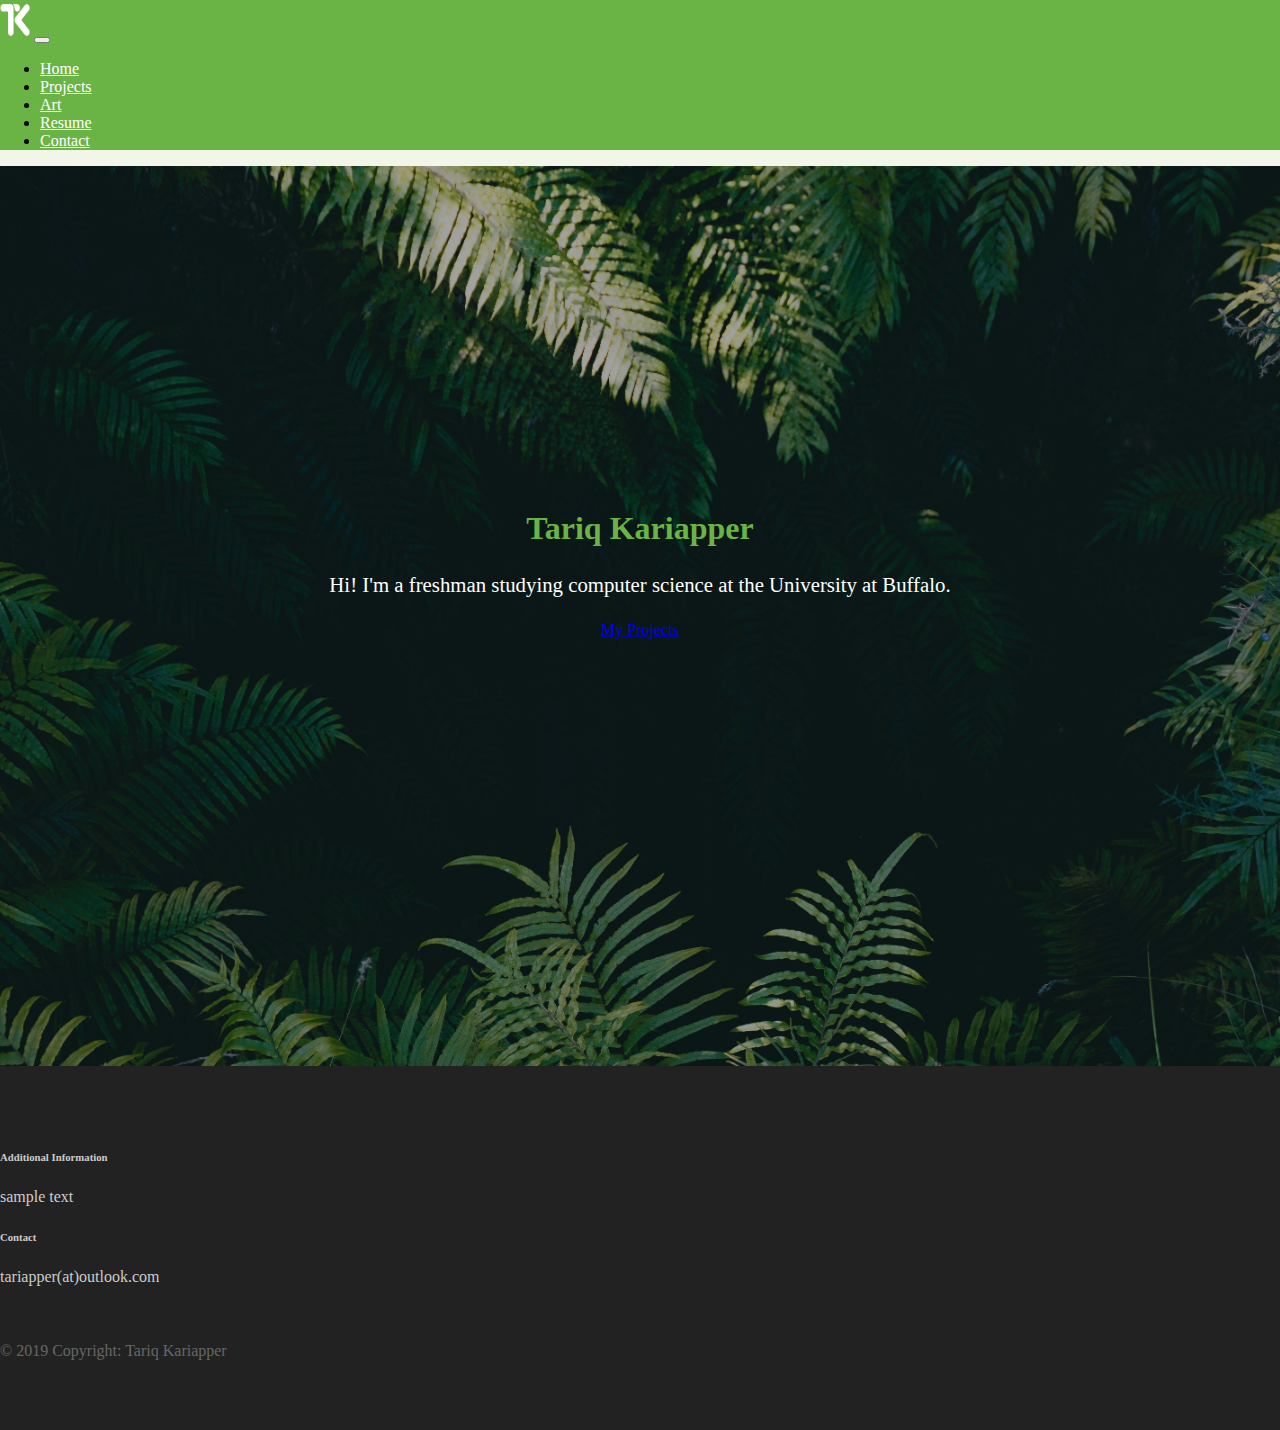
==== index.html @ a6d05938 "many changes" ====
<!DOCTYPE html>
<html lang="en">
<head>

	<title>My Portfolio</title>
	<meta charset="utf-8">
	<meta name="viewport"  content="width=device-width", intial-scale=1>
	<link rel="stylesheet" href="https://stackpath.bootstrapcdn.com/bootstrap/4.1.3/css/bootstrap.min.css" integrity="sha384-MCw98/SFnGE8fJT3GXwEOngsV7Zt27NXFoaoApmYm81iuXoPkFOJwJ8ERdknLPMO" crossorigin="anonymous">
	<link rel="stylesheet" type="text/css" href="main.css">

</head>

<body>
	<!--TODO: put navbar in hamburger button-->
	<nav class="navbar navbar-fixed-top navbar-expand-md">
	  <img class="navbar-brand" src="images/logo.png" width="30" height="40" alt="">
	  <button class="navbar-toggler navbar-dark" type="button" data-toggle="collapse" data-target="#main-navigation">
	    <span class="navbar-toggler-icon"></span>
	  </button>
	  <div class="collapse navbar-collapse" id="main-navigation">
	    <ul class="navbar-nav">
	      <li class="nav-item">
	        <a class="nav-link" href="index.html">Home</a>
	      </li>
	      <li class="nav-item">
	        <a class="nav-link" href="projects.html">Projects</a>
	      </li>
	      <li class="nav-item">
	        <a class="nav-link" href="art.html">Art</a>
	      </li>
	      <li class="nav-item">
	        <a class="nav-link" href="resume/tariq_kariapper-resume.pdf" target="_blank">Resume</a>
	      </li>
	      <li class="nav-item">
	        <a class="nav-link" href="#">Contact</a>
	      </li>
	    </ul>
	  </div>
	</nav>	

	<header class="page-header header container-fluid">
		<div class="overlay"></div>
		<div class="description">
			<h1>Tariq Kariapper</h1>
			<p>Hi! I'm a freshman studying computer science at the University at Buffalo.</p>
			<a href="projects.html" class="btn btn-secondary btn-lg" role="button">My Projects</a>
		</div>
	</header>

	<!--<div class="container features">
	  <div class="row">
	    <div class="col-lg-4 col-md-4 col-sm-12">
		    <h3 class="feature-title">Lorem ipsum</h3>
		    <img src="images/column-1.jpg" class="img-fluid">
		    <p>Lorem ipsum dolor sit amet, consectetur adipiscing elit. Quisque interdum quam odio, quis placerat ante luctus eu. Sed aliquet dolor id sapien rutrum, id vulputate quam iaculis.</p>
	    </div>
	    <div class="col-lg-4 col-md-4 col-sm-12">
	    	<h3 class="feature-title">Lorem ipsum</h3>
	    	<img src="images/column-2.jpg" class="img-fluid">
	    	<p>Lorem ipsum dolor sit amet, consectetur adipiscing elit. Quisque interdum quam odio, quis placerat ante luctus eu. Sed aliquet dolor id sapien rutrum, id vulputate quam iaculis.</p>
	    </div>
	    <div class="col-lg-4 col-md-4 col-sm-12"> 
	    	<h3 class="feature-title">Get in Touch!</h3>
			<div class="form-group">
				<input type="text" class="form-control" placeholder="Name" name="">
			</div>
			<div class="form-group">
				<input type="email" class="form-control" placeholder="Email Address" name="email">
			</div>
			<div class="form-group">
				<textarea class="form-control" rows="4"></textarea>
			</div>
			<input type="submit" class="btn btn-secondary btn-block" value="Send" name="">   
	    </div>
	  </div> 
	</div>-->

 	<footer class="page-footer">
		<div class="container">
			<div class="row">
				<div class="col-lg-8 col-md-8 col-sm-12">
					<h6 class="text-uppercase font-weight-bold">Additional Information</h6>
					<p>sample text</p>
				</div>
				<div class="col-lg-4 col-md-4 col-sm-12">
					<h6 class="text-uppercase font-weight-bold">Contact</h6>
					<p>tariapper(at)outlook.com</p>
				</div>
			</div>
		</div>
		<div class="footer-copyright text-center">© 2019 Copyright: Tariq Kariapper</div>
	</footer>

<script src="https://code.jquery.com/jquery-3.3.1.slim.min.js" integrity="sha384-q8i/X+965DzO0rT7abK41JStQIAqVgRVzpbzo5smXKp4YfRvH+8abtTE1Pi6jizo" crossorigin="anonymous"></script>
<script src="https://stackpath.bootstrapcdn.com/bootstrap/4.1.3/js/bootstrap.min.js" integrity="sha384-ChfqqxuZUCnJSK3+MXmPNIyE6ZbWh2IMqE241rYiqJxyMiZ6OW/JmZQ5stwEULTy" crossorigin="anonymous"></script>
<script src="main.js"></script>
</body>
</html>
---- main.css ----
body {
  padding: 0;
  margin: 0;
  background: #f2f6e9;
}
/*--- navigation bar ---*/
.navbar {
  background:#6ab446;
}
.nav-link,
.navbar-brand {
  color: #fff;
  cursor: pointer;
}
.nav-link {
  margin-right: 1em !important;
}
.nav-link:hover {
  color: #000;
}
.navbar-collapse {
  justify-content: flex-end;
}
.header {
  background-image: url('images/background.jpg');
  background-size: cover;
  background-position: center;
  position: relative;
}
.overlay {
  position: absolute;
  min-height: 100%;
  min-width: 100%;
  left: 0;
  top: 0;
  background: rgba(0, 0, 0, 0.3);
}
.description {
  left: 50%;
  position: absolute;
  top: 45%;
  transform: translate(-50%, -55%);
  text-align: center;
}
.description h1 {
  color: #6ab446;
}
.description p {
  color: #fff;
  font-size: 1.3rem;
  line-height: 1.5;
 } 
.description button {
  border:1px solid #6ab446;
  background:#6ab446;
  border-radius: 0;
  color:#fff;
}
.description button:hover {
  border:1px solid #fff;
  background:#fff;
  color:#000;
}
.features {
  margin: 0 4em 4em;
  padding: 1em;
  position: relative;
}
.feature-title {
  color: #333;
  font-size: 1.3rem;
  font-weight: 700;
  margin-bottom: 20px;
  text-transform: uppercase;
}
.features img {
  -webkit-box-shadow: 1px 1px 4px rgba(0, 0, 0, 0.4);
  -moz-box-shadow: 1px 1px 4px rgba(0, 0, 0, 0.4);
  box-shadow: 1px 1px 4px rgba(0, 0, 0, 0.4);
  margin-bottom: 16px;
}
.features .form-control,
.features input {
    border-radius: 0;
}
.features .btn {
  background-color: #589b37;
  border: 1px solid #589b37;
  color: #fff;
  margin-top: 20px;
}
.features .btn:hover {
  background-color: #333;
  border: 1px solid #333;
}
.page-footer {
  background-color: #222;
  color: #ccc;
  padding: 60px 0 30px;
}
.footer-copyright {
  color: #666;
  padding: 40px 0;
}
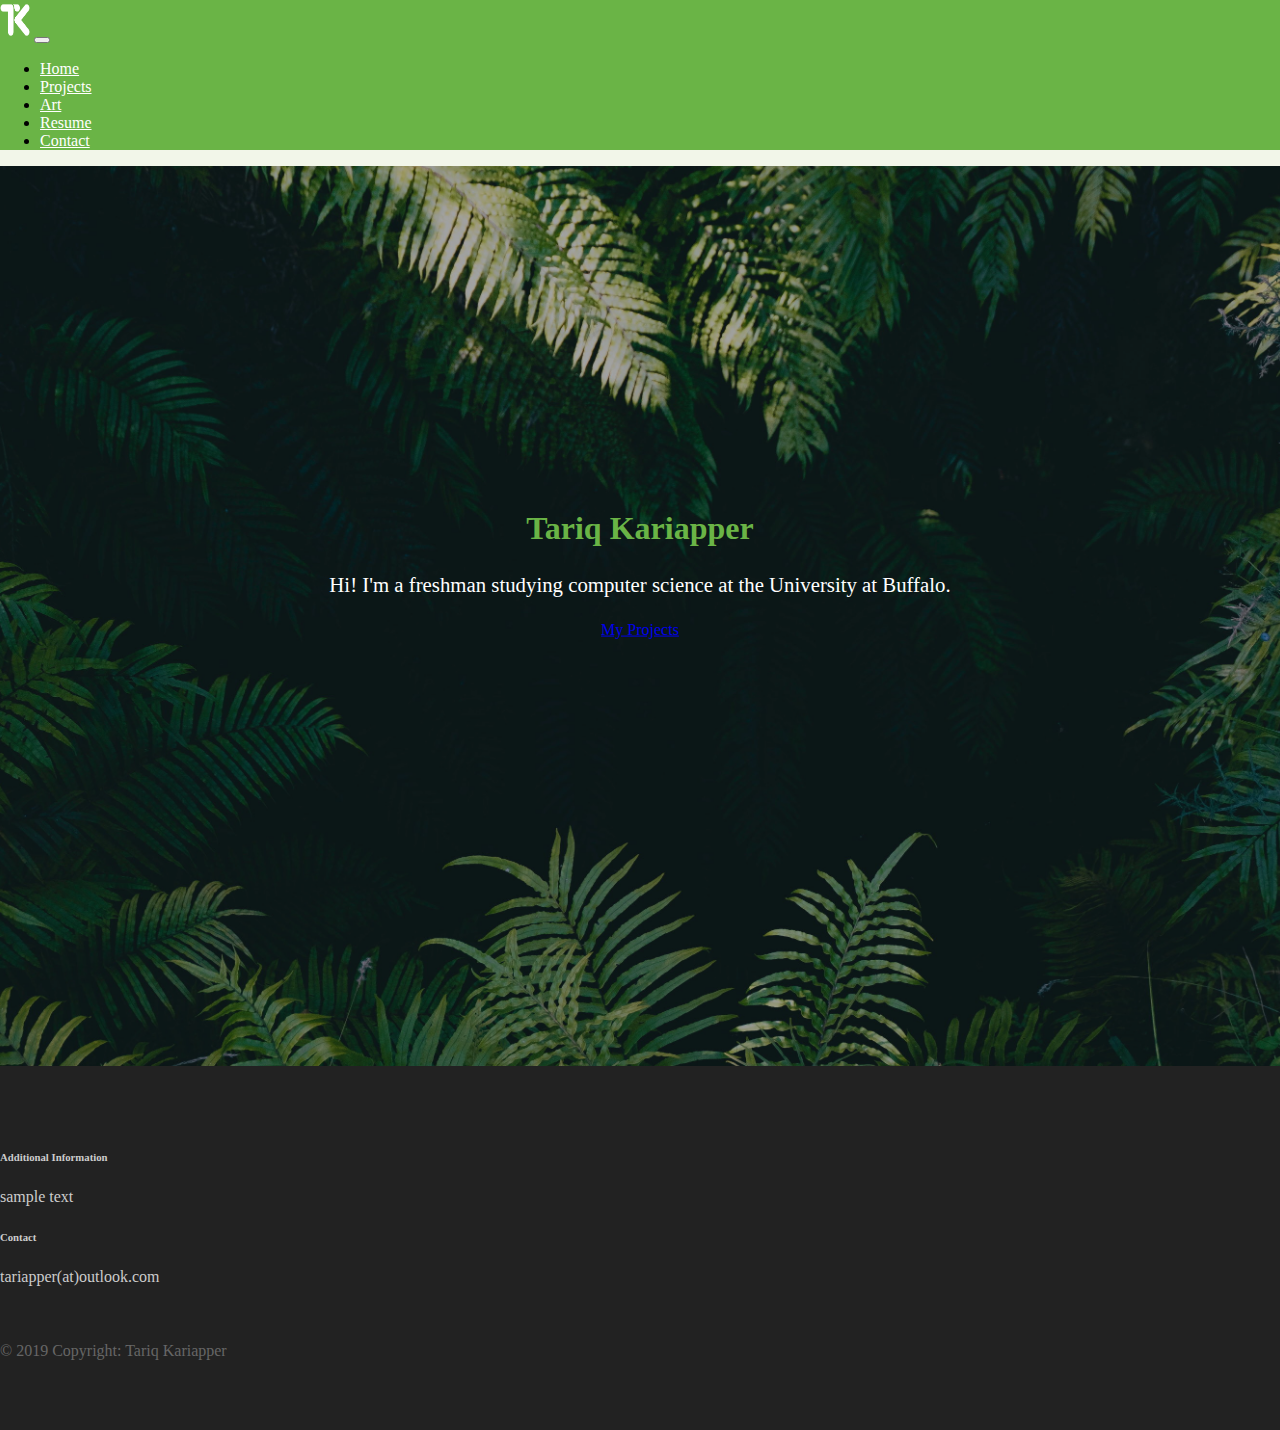
==== commit 8344b1de: "big brother" ====
--- a/index.html
+++ b/index.html
@@ -7,6 +7,16 @@
 	<meta name="viewport"  content="width=device-width", intial-scale=1>
 	<link rel="stylesheet" href="https://stackpath.bootstrapcdn.com/bootstrap/4.1.3/css/bootstrap.min.css" integrity="sha384-MCw98/SFnGE8fJT3GXwEOngsV7Zt27NXFoaoApmYm81iuXoPkFOJwJ8ERdknLPMO" crossorigin="anonymous">
 	<link rel="stylesheet" type="text/css" href="main.css">
+
+	<!-- Global site tag (gtag.js) - Google Analytics -->
+	<script async src="https://www.googletagmanager.com/gtag/js?id=UA-51912094-2"></script>
+	<script>
+	  window.dataLayer = window.dataLayer || [];
+	  function gtag(){dataLayer.push(arguments);}
+	  gtag('js', new Date());
+
+	  gtag('config', 'UA-51912094-2');
+	</script>
 
 </head>
 
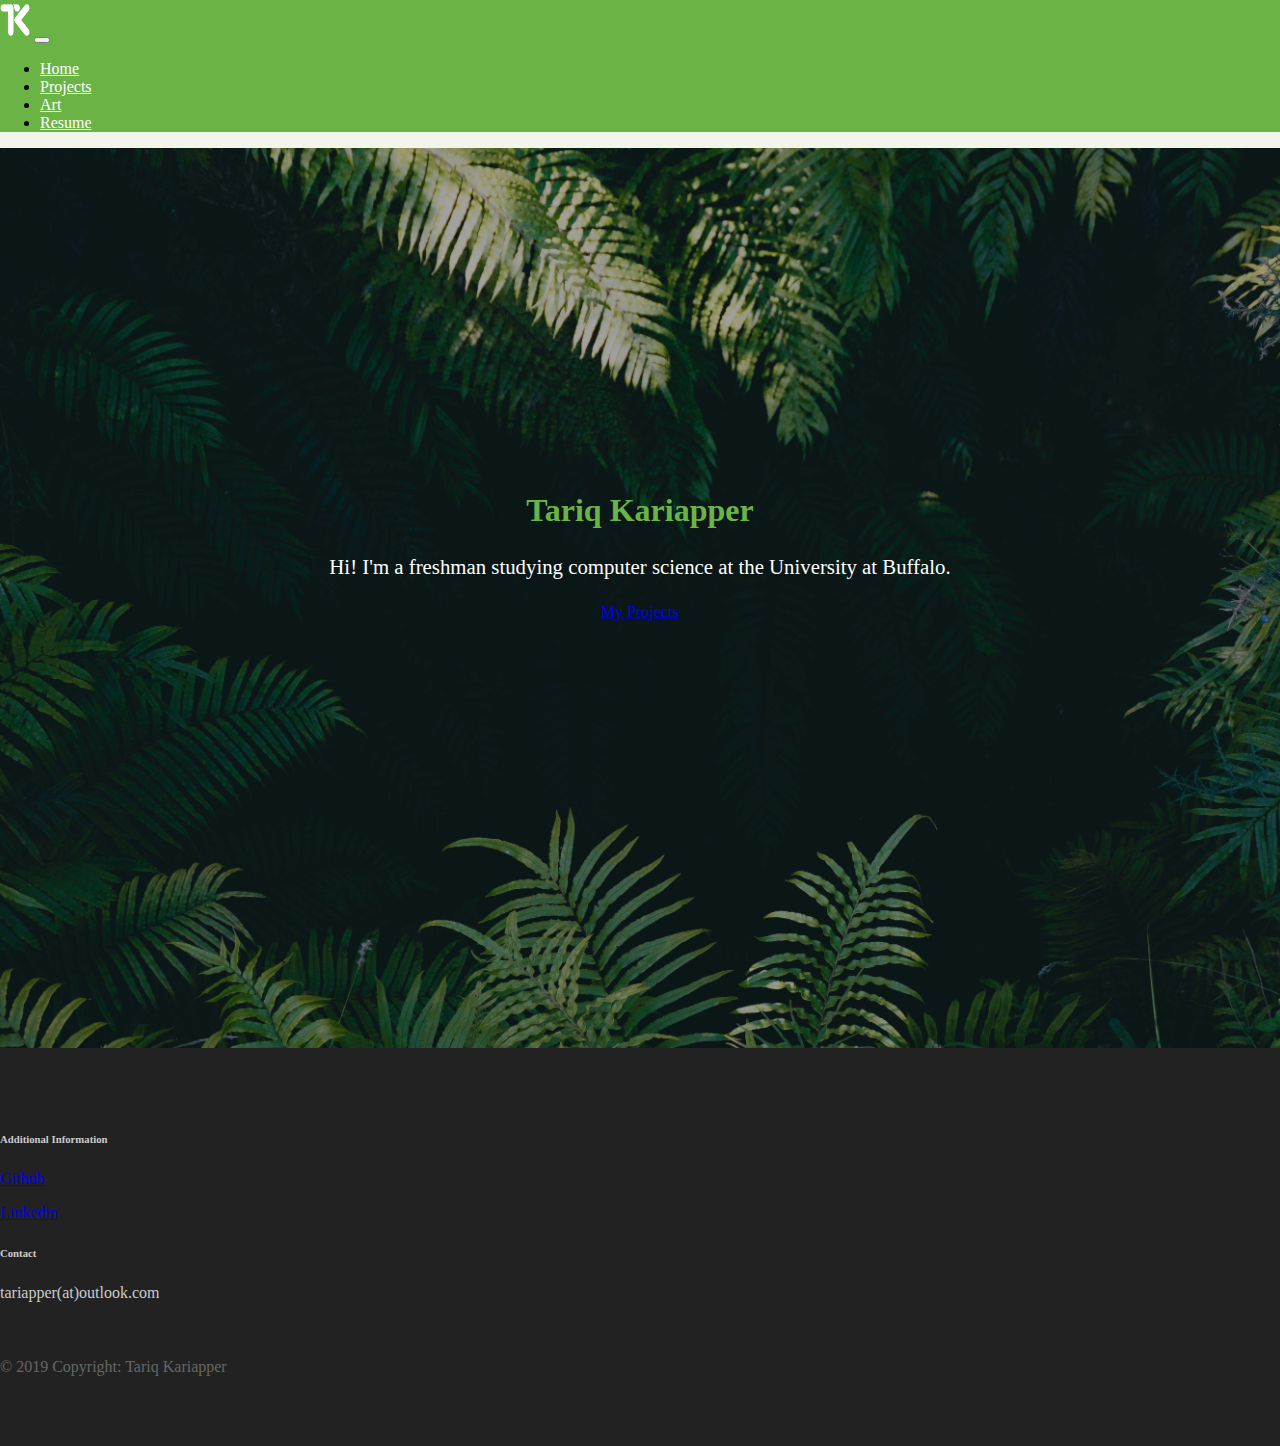
==== commit 6ba38fbe: "improvements to coding efficency" ====
--- a/index.html
+++ b/index.html
@@ -1,52 +1,26 @@
 <!DOCTYPE html>
 <html lang="en">
 <head>
-
+	<div id="track"></div>
+	<script>
+		$("#track").load("gtrack.html");
+	</script>
 	<title>My Portfolio</title>
 	<meta charset="utf-8">
 	<meta name="viewport"  content="width=device-width", intial-scale=1>
 	<link rel="stylesheet" href="https://stackpath.bootstrapcdn.com/bootstrap/4.1.3/css/bootstrap.min.css" integrity="sha384-MCw98/SFnGE8fJT3GXwEOngsV7Zt27NXFoaoApmYm81iuXoPkFOJwJ8ERdknLPMO" crossorigin="anonymous">
 	<link rel="stylesheet" type="text/css" href="main.css">
-
-	<!-- Global site tag (gtag.js) - Google Analytics -->
-	<script async src="https://www.googletagmanager.com/gtag/js?id=UA-51912094-2"></script>
-	<script>
-	  window.dataLayer = window.dataLayer || [];
-	  function gtag(){dataLayer.push(arguments);}
-	  gtag('js', new Date());
-
-	  gtag('config', 'UA-51912094-2');
-	</script>
-
+	<script src="https://code.jquery.com/jquery-3.3.1.slim.min.js" integrity="sha384-q8i/X+965DzO0rT7abK41JStQIAqVgRVzpbzo5smXKp4YfRvH+8abtTE1Pi6jizo" crossorigin="anonymous"></script>
+	<script src="https://stackpath.bootstrapcdn.com/bootstrap/4.1.3/js/bootstrap.min.js" integrity="sha384-ChfqqxuZUCnJSK3+MXmPNIyE6ZbWh2IMqE241rYiqJxyMiZ6OW/JmZQ5stwEULTy" crossorigin="anonymous"></script>
+	<script src="https://ajax.googleapis.com/ajax/libs/jquery/3.4.1/jquery.min.js"></script>
+	<script src="main.js"></script>
 </head>
 
 <body>
-	<!--TODO: put navbar in hamburger button-->
-	<nav class="navbar navbar-fixed-top navbar-expand-md">
-	  <img class="navbar-brand" src="images/logo.png" width="30" height="40" alt="">
-	  <button class="navbar-toggler navbar-dark" type="button" data-toggle="collapse" data-target="#main-navigation">
-	    <span class="navbar-toggler-icon"></span>
-	  </button>
-	  <div class="collapse navbar-collapse" id="main-navigation">
-	    <ul class="navbar-nav">
-	      <li class="nav-item">
-	        <a class="nav-link" href="index.html">Home</a>
-	      </li>
-	      <li class="nav-item">
-	        <a class="nav-link" href="projects.html">Projects</a>
-	      </li>
-	      <li class="nav-item">
-	        <a class="nav-link" href="art.html">Art</a>
-	      </li>
-	      <li class="nav-item">
-	        <a class="nav-link" href="resume/tariq_kariapper-resume.pdf" target="_blank">Resume</a>
-	      </li>
-	      <li class="nav-item">
-	        <a class="nav-link" href="#">Contact</a>
-	      </li>
-	    </ul>
-	  </div>
-	</nav>	
+	<div id="header"></div>
+	<script>
+		$("#header").load("header.html");
+	</script>
 
 	<header class="page-header header container-fluid">
 		<div class="overlay"></div>
@@ -57,52 +31,11 @@
 		</div>
 	</header>
 
-	<!--<div class="container features">
-	  <div class="row">
-	    <div class="col-lg-4 col-md-4 col-sm-12">
-		    <h3 class="feature-title">Lorem ipsum</h3>
-		    <img src="images/column-1.jpg" class="img-fluid">
-		    <p>Lorem ipsum dolor sit amet, consectetur adipiscing elit. Quisque interdum quam odio, quis placerat ante luctus eu. Sed aliquet dolor id sapien rutrum, id vulputate quam iaculis.</p>
-	    </div>
-	    <div class="col-lg-4 col-md-4 col-sm-12">
-	    	<h3 class="feature-title">Lorem ipsum</h3>
-	    	<img src="images/column-2.jpg" class="img-fluid">
-	    	<p>Lorem ipsum dolor sit amet, consectetur adipiscing elit. Quisque interdum quam odio, quis placerat ante luctus eu. Sed aliquet dolor id sapien rutrum, id vulputate quam iaculis.</p>
-	    </div>
-	    <div class="col-lg-4 col-md-4 col-sm-12"> 
-	    	<h3 class="feature-title">Get in Touch!</h3>
-			<div class="form-group">
-				<input type="text" class="form-control" placeholder="Name" name="">
-			</div>
-			<div class="form-group">
-				<input type="email" class="form-control" placeholder="Email Address" name="email">
-			</div>
-			<div class="form-group">
-				<textarea class="form-control" rows="4"></textarea>
-			</div>
-			<input type="submit" class="btn btn-secondary btn-block" value="Send" name="">   
-	    </div>
-	  </div> 
-	</div>-->
-
  	<footer class="page-footer">
-		<div class="container">
-			<div class="row">
-				<div class="col-lg-8 col-md-8 col-sm-12">
-					<h6 class="text-uppercase font-weight-bold">Additional Information</h6>
-					<p>sample text</p>
-				</div>
-				<div class="col-lg-4 col-md-4 col-sm-12">
-					<h6 class="text-uppercase font-weight-bold">Contact</h6>
-					<p>tariapper(at)outlook.com</p>
-				</div>
-			</div>
-		</div>
-		<div class="footer-copyright text-center">© 2019 Copyright: Tariq Kariapper</div>
+		<div id="footer"></div>
+		<script>
+			$("#footer").load("footer.html");
+		</script>
 	</footer>
-
-<script src="https://code.jquery.com/jquery-3.3.1.slim.min.js" integrity="sha384-q8i/X+965DzO0rT7abK41JStQIAqVgRVzpbzo5smXKp4YfRvH+8abtTE1Pi6jizo" crossorigin="anonymous"></script>
-<script src="https://stackpath.bootstrapcdn.com/bootstrap/4.1.3/js/bootstrap.min.js" integrity="sha384-ChfqqxuZUCnJSK3+MXmPNIyE6ZbWh2IMqE241rYiqJxyMiZ6OW/JmZQ5stwEULTy" crossorigin="anonymous"></script>
-<script src="main.js"></script>
 </body>
-</html>+</html>
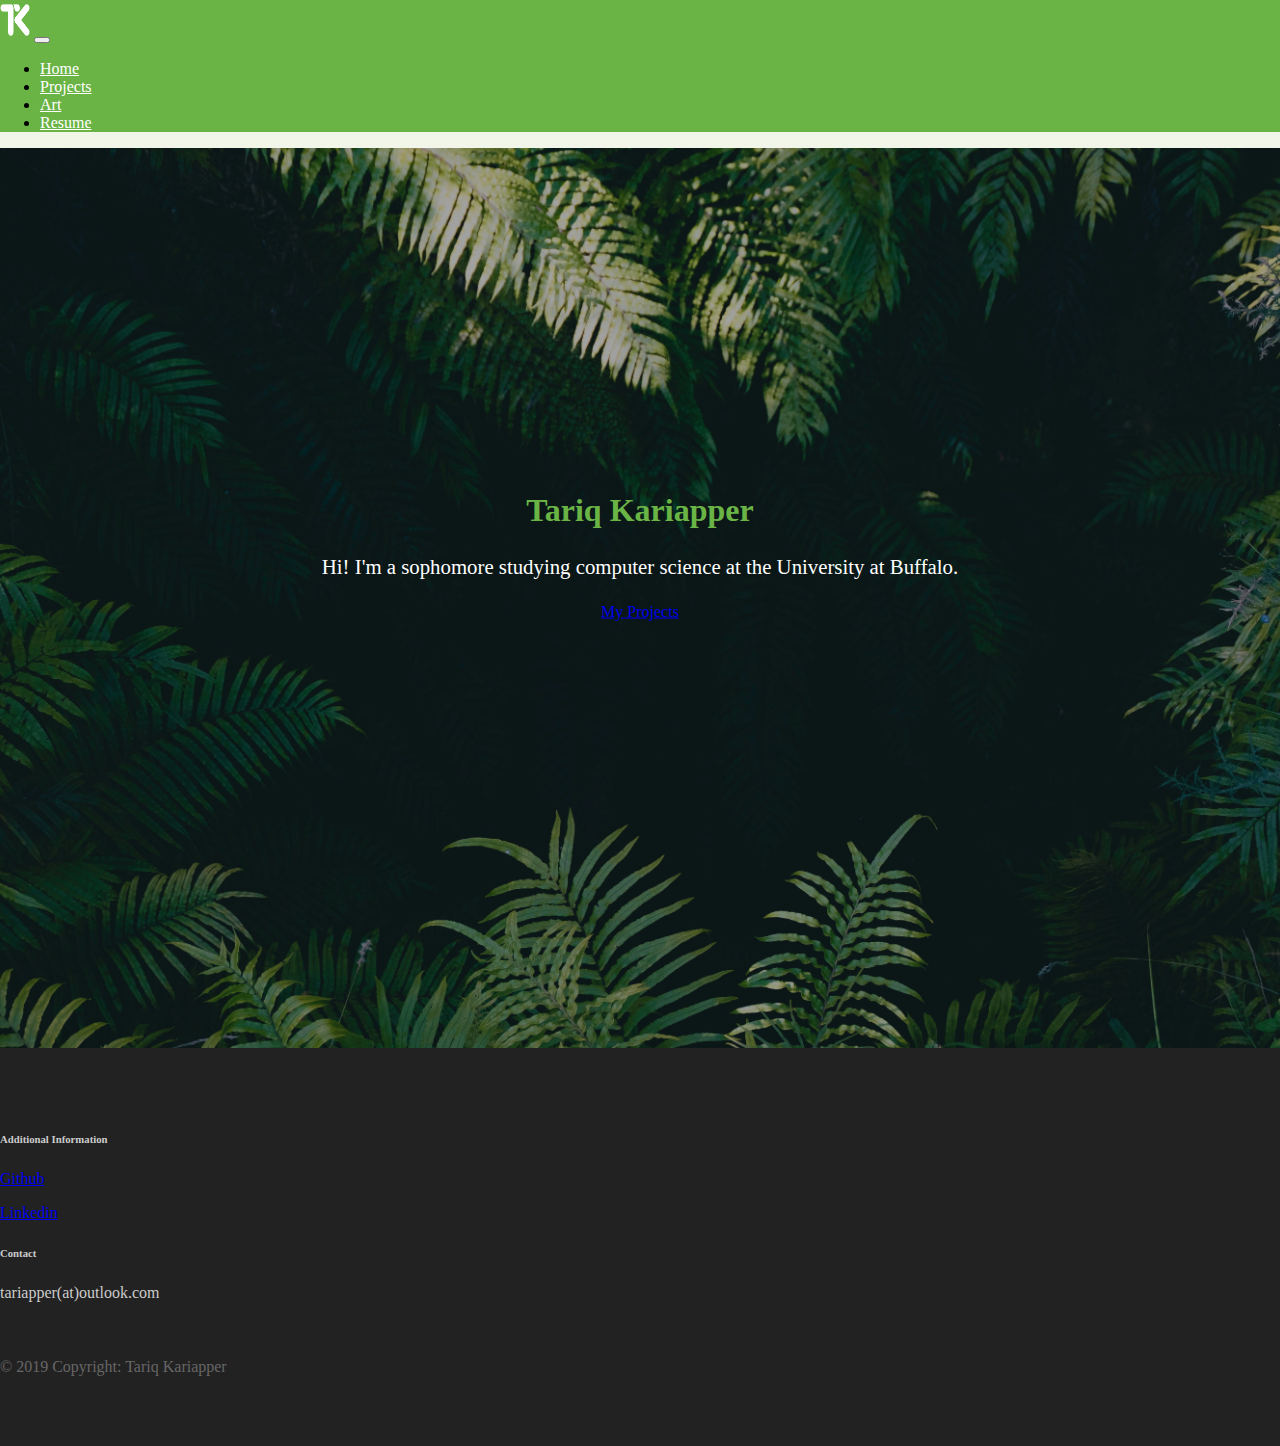
==== commit 1b5839fb: "Update index.html" ====
--- a/index.html
+++ b/index.html
@@ -1,10 +1,16 @@
 <!DOCTYPE html>
 <html lang="en">
 <head>
-	<div id="track"></div>
+	<!-- Global site tag (gtag.js) - Google Analytics -->
+	<script async src="https://www.googletagmanager.com/gtag/js?id=UA-151245735-1"></script>
 	<script>
-		$("#track").load("gtrack.html");
+	 window.dataLayer = window.dataLayer || [];
+	 function gtag(){dataLayer.push(arguments);}
+	 gtag('js', new Date());
+
+	 gtag('config', 'UA-151245735-1');
 	</script>
+
 	<title>My Portfolio</title>
 	<meta charset="utf-8">
 	<meta name="viewport"  content="width=device-width", intial-scale=1>
@@ -26,7 +32,7 @@
 		<div class="overlay"></div>
 		<div class="description">
 			<h1>Tariq Kariapper</h1>
-			<p>Hi! I'm a freshman studying computer science at the University at Buffalo.</p>
+			<p>Hi! I'm a sophomore studying computer science at the University at Buffalo.</p>
 			<a href="projects.html" class="btn btn-secondary btn-lg" role="button">My Projects</a>
 		</div>
 	</header>
--- a/main.css
+++ b/main.css
@@ -49,7 +49,7 @@
   color: #fff;
   font-size: 1.3rem;
   line-height: 1.5;
- } 
+ }
 .description button {
   border:1px solid #6ab446;
   background:#6ab446;
@@ -62,9 +62,9 @@
   color:#000;
 }
 .features {
-  margin: 0 4em 4em;
+  margin: 1em;
   padding: 1em;
-  position: relative;
+  position: absolute;
 }
 .feature-title {
   color: #333;
@@ -93,6 +93,31 @@
   background-color: #333;
   border: 1px solid #333;
 }
+
+@media (min-width: 576px) {
+    .card-columns {
+        column-count: 3;
+    }
+}
+
+@media (min-width: 768px) {
+    .card-columns {
+        column-count: 4;
+    }
+}
+
+@media (min-width: 992px) {
+    .card-columns {
+        column-count: 5;
+    }
+}
+
+@media (min-width: 1200px) {
+    .card-columns {
+        column-count: 6;
+    }
+}
+
 .page-footer {
   background-color: #222;
   color: #ccc;
@@ -101,4 +126,4 @@
 .footer-copyright {
   color: #666;
   padding: 40px 0;
-}+}
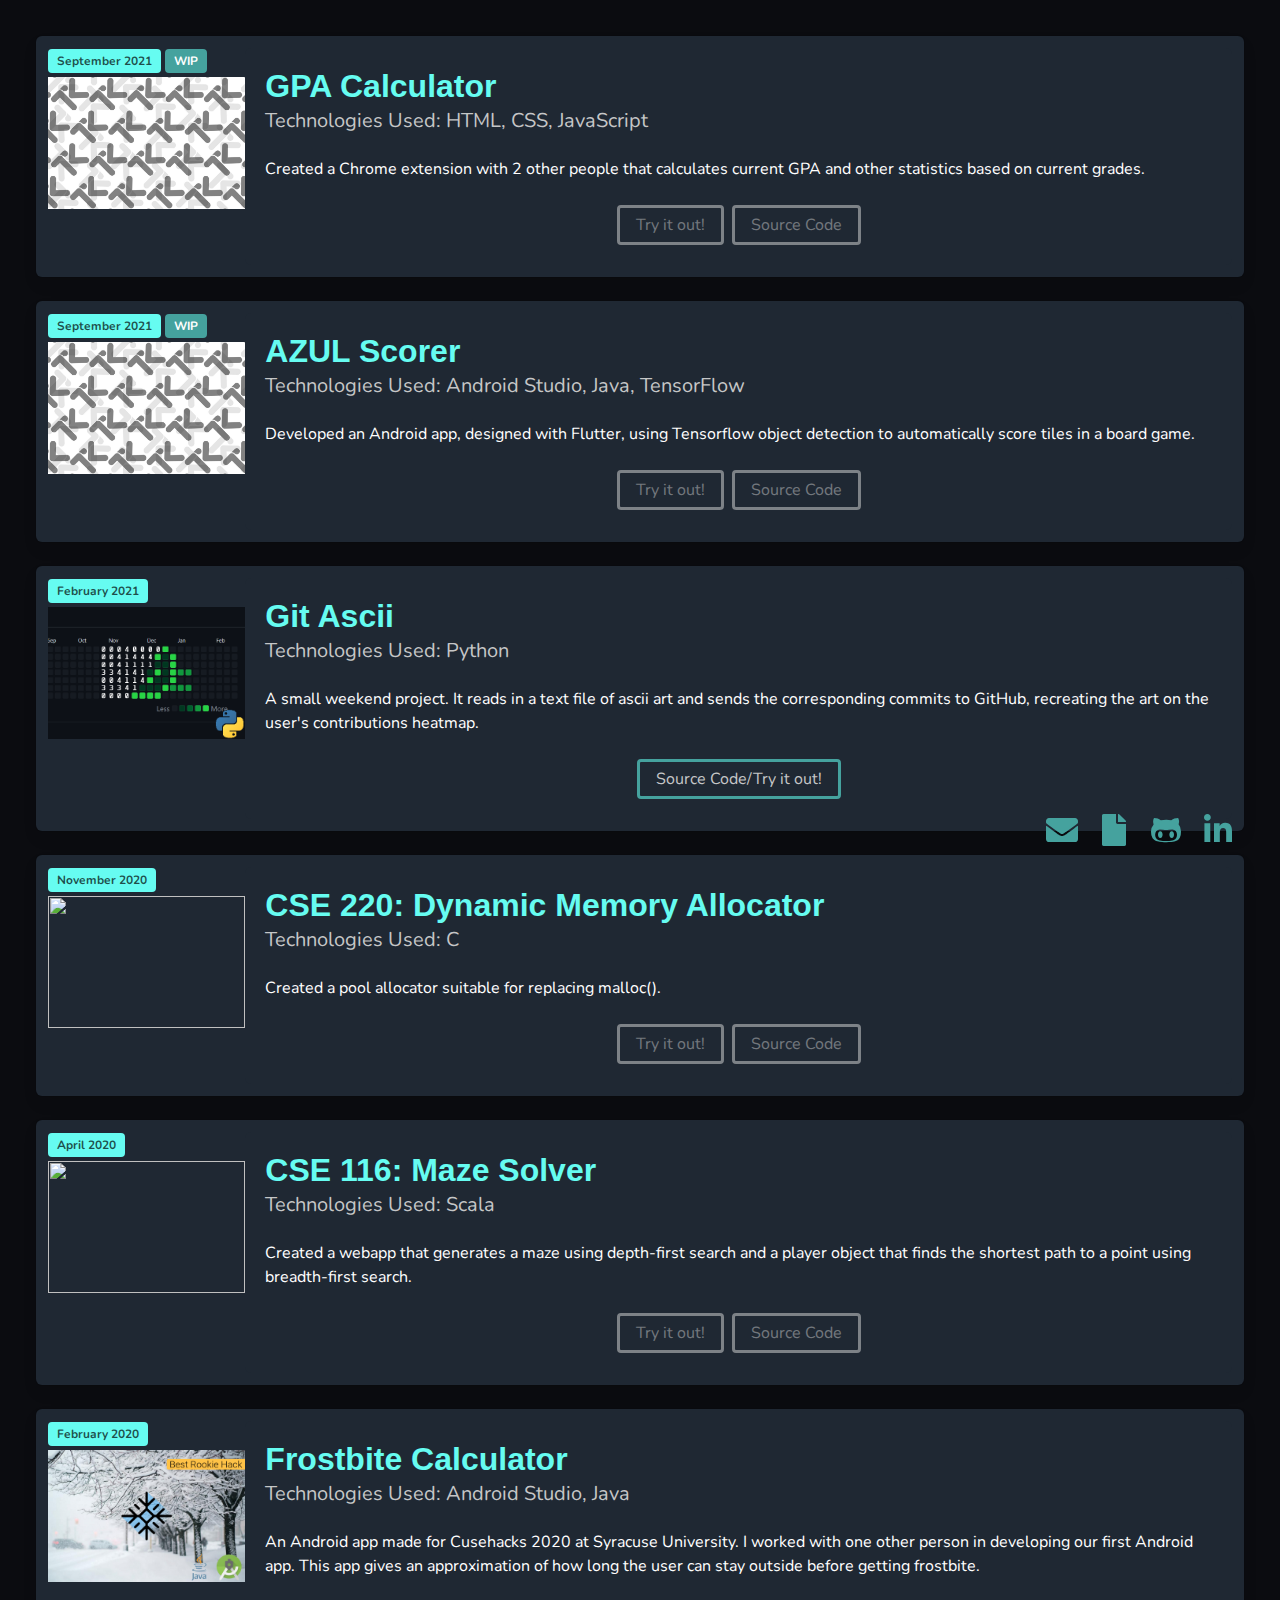
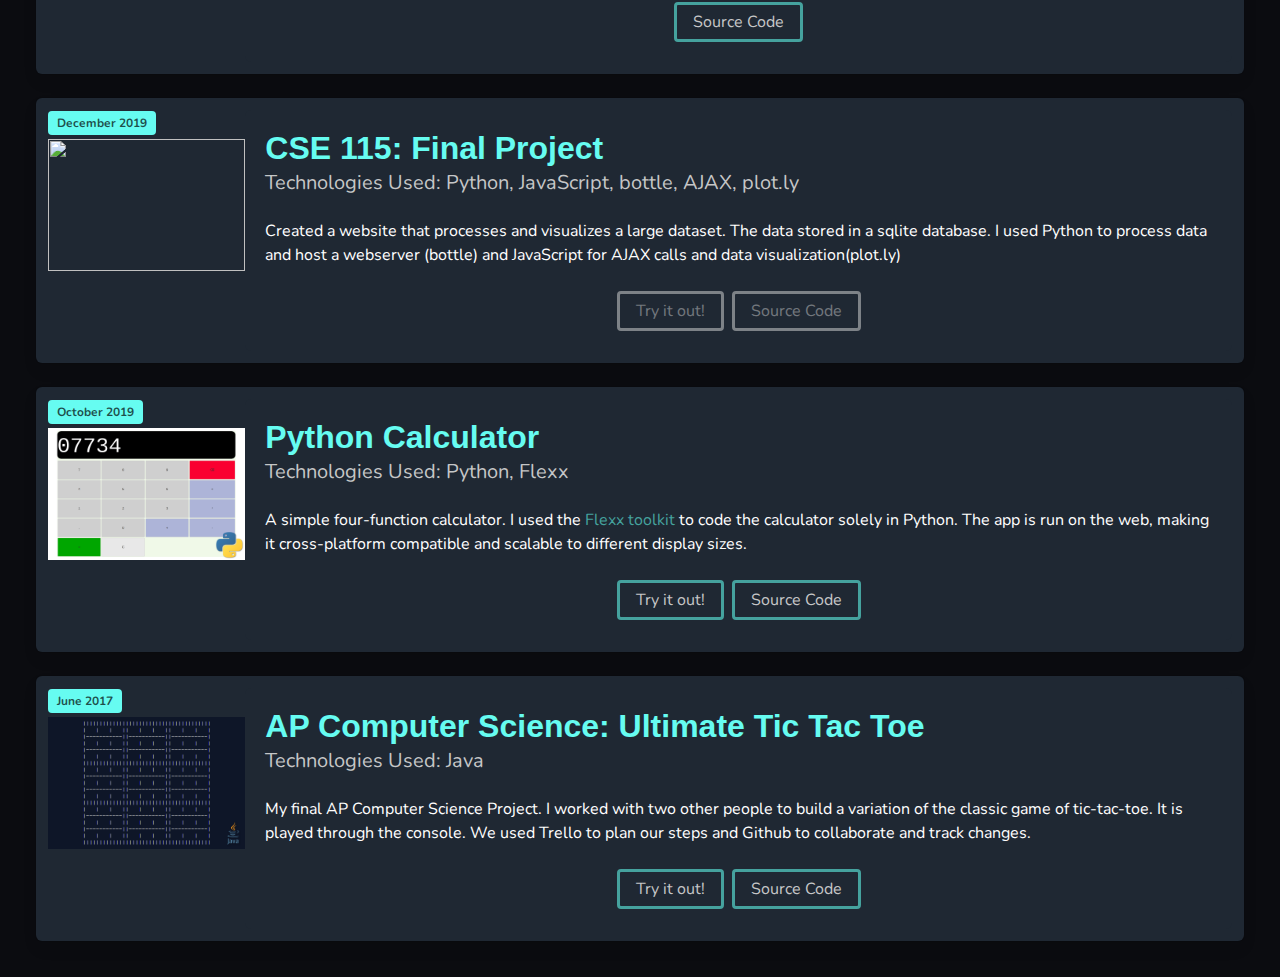
==== commit 7bc0eecd: "switched from bulma to bootstrap" ====
--- a/index.html
+++ b/index.html
@@ -1,6 +1,14 @@
 <!DOCTYPE html>
-<html lang="en">
+<html>
 <head>
+	<meta charset="utf-8">
+	<meta name="viewport" content="width=device-width, initial-scale=1">
+	<title>Projects</title>
+	<link rel="stylesheet" href="css/style.css">
+	<link rel="stylesheet" href="https://cdnjs.cloudflare.com/ajax/libs/font-awesome/5.15.4/css/all.min.css">
+
+	<link rel="stylesheet" href="https://cdnjs.cloudflare.com/ajax/libs/font-awesome/4.7.0/css/font-awesome.min.css">
+
 	<!-- Global site tag (gtag.js) - Google Analytics -->
 	<script async src="https://www.googletagmanager.com/gtag/js?id=UA-151245735-1"></script>
 	<script>
@@ -10,38 +18,242 @@
 
 	 gtag('config', 'UA-151245735-1');
 	</script>
-
-	<title>My Portfolio</title>
-	<meta charset="utf-8">
-	<meta name="viewport"  content="width=device-width", intial-scale=1>
-	<link rel="stylesheet" href="https://stackpath.bootstrapcdn.com/bootstrap/4.1.3/css/bootstrap.min.css" integrity="sha384-MCw98/SFnGE8fJT3GXwEOngsV7Zt27NXFoaoApmYm81iuXoPkFOJwJ8ERdknLPMO" crossorigin="anonymous">
-	<link rel="stylesheet" type="text/css" href="main.css">
-	<script src="https://code.jquery.com/jquery-3.3.1.slim.min.js" integrity="sha384-q8i/X+965DzO0rT7abK41JStQIAqVgRVzpbzo5smXKp4YfRvH+8abtTE1Pi6jizo" crossorigin="anonymous"></script>
-	<script src="https://stackpath.bootstrapcdn.com/bootstrap/4.1.3/js/bootstrap.min.js" integrity="sha384-ChfqqxuZUCnJSK3+MXmPNIyE6ZbWh2IMqE241rYiqJxyMiZ6OW/JmZQ5stwEULTy" crossorigin="anonymous"></script>
-	<script src="https://ajax.googleapis.com/ajax/libs/jquery/3.4.1/jquery.min.js"></script>
-	<script src="main.js"></script>
 </head>
-
 <body>
-	<div id="header"></div>
-	<script>
-		$("#header").load("header.html");
-	</script>
-
-	<header class="page-header header container-fluid">
-		<div class="overlay"></div>
-		<div class="description">
-			<h1>Tariq Kariapper</h1>
-			<p>Hi! I'm a sophomore studying computer science at the University at Buffalo.</p>
-			<a href="projects.html" class="btn btn-secondary btn-lg" role="button">My Projects</a>
+	<div class="icon-bar">
+		<span class="icon is-large">
+			<a href="#" target='blank'><i class="fas fa-2x fa-envelope"></i></a>
+		</span>
+		<span class="icon is-large">
+			<a href="#" target='blank'><i class="fas fa-2x fa-file"></i></a>
+		</span>
+		<span class="icon is-large">
+			<a href="#" target='blank'><i class="fab fa-2x fa-github-alt"></i></a>
+		</span>
+		<span class="icon is-large">
+			<a href="#" target='blank'><i class="fab fa-2x fa-linkedin-in"></i></a>
+		</span>
+	</div>
+	<section class="section">
+		<div class="tile is-ancestor">
+			<div class="tile is-vertical">
+				<div class="tile box is-parent">
+					<div class="tile is-child is-2">
+						<span class="tag is-primary"><time datetime="2016-1-1">September 2021</time></span>
+						<span class="tag is-danger">WIP</span>
+						<figure class="image is-3by2">
+							<img src="images/wip.jpg">
+						</figure>
+					</div>
+					<div class="tile box is-child is-vertical is-shadowless">
+						<article class="tile is-child">
+							<p class="title">GPA Calculator</p>
+							<p class="subtitle">Technologies Used: HTML, CSS, JavaScript</p>
+							<div class="content">
+								<p>Created a Chrome extension with 2 other people that calculates current GPA and other statistics based on current grades.</p>
+							</div>
+						</article>
+						<div class="tile is-child">
+							<div class="buttons is-centered">
+								<a class="button" disabled>Try it out!</a>
+								<a class="button" disabled>Source Code</a>
+							</div>
+						</div>
+					</div>
+				</div>
+
+				<div class="tile box is-parent">
+					<div class="tile is-child is-2">
+						<span class="tag is-primary"><time datetime="2016-1-1">September 2021</time></span>
+						<span class="tag is-danger">WIP</span>
+						<figure class="image is-3by2">
+							<img src="images/wip.jpg">
+						</figure>
+					</div>
+					<div class="tile box is-child is-vertical is-shadowless">
+						<article class="tile is-child">
+							<p class="title">AZUL Scorer</p>
+							<p class="subtitle">Technologies Used: Android Studio, Java, TensorFlow</p>
+							<div class="content">
+								<p>Developed an Android app, designed with Flutter, using Tensorflow object detection to automatically score tiles in a board game.</p>
+							</div>
+						</article>
+						<div class="tile is-child">
+							<div class="buttons is-centered">
+								<a class="button" disabled>Try it out!</a>
+								<a class="button" disabled>Source Code</a>
+							</div>
+						</div>
+					</div>
+				</div>
+
+				<div class="tile box is-parent">
+					<div class="tile is-child is-2">
+						<span class="tag is-primary"><time datetime="2016-1-1">February 2021</time></span>
+						<figure class="image is-3by2">
+							<img src="images/gitascii.png">
+						</figure>
+					</div>
+					<div class="tile box is-child is-vertical is-shadowless">
+						<article class="tile is-child">
+							<p class="title">Git Ascii</p>
+							<p class="subtitle">Technologies Used: Python</p>
+							<div class="content">
+								<p>A small weekend project. It reads in a text file of ascii art and sends the corresponding commits to GitHub, recreating the art on the user's contributions heatmap.</p>
+							</div>
+						</article>
+						<div class="tile is-child">
+							<div class="buttons is-centered">
+								<a class="button" href="https://github.com/tariapper/git-ascii" target="blank">Source Code/Try it out!</a>
+							</div>
+						</div>
+					</div>
+				</div>
+
+				<div class="tile box is-parent">
+					 <div class="tile is-child is-2">
+						<span class="tag is-primary"><time datetime="2016-1-1">November 2020</time></span>
+						<figure class="image is-3by2">
+							<img src="https://bulma.io/images/placeholders/128x128.png">
+						</figure>
+					</div>
+					<div class="tile box is-child is-vertical is-shadowless">
+						<article class="tile is-child">
+							<p class="title">CSE 220: Dynamic Memory Allocator</p>
+							<p class="subtitle">Technologies Used: C</p>
+							<div class="content">
+								<p>Created a pool allocator suitable for replacing malloc().</p>
+							</div>
+						</article>
+						<div class="tile is-child">
+							<div class="buttons is-centered">
+								<a class="button" disabled>Try it out!</a>
+								<a class="button" disabled>Source Code</a>
+							</div>
+						</div>
+					</div>
+				</div>
+
+				<div class="tile box is-parent">
+					 <div class="tile is-child is-2">
+						<span class="tag is-primary"><time datetime="2016-1-1">April 2020</time></span>
+						<figure class="image is-3by2">
+							<img src="https://bulma.io/images/placeholders/128x128.png">
+						</figure>
+					</div>
+					<div class="tile box is-child is-vertical is-shadowless">
+						<article class="tile is-child">
+							<p class="title">CSE 116: Maze Solver</p>
+							<p class="subtitle">Technologies Used: Scala</p>
+							<div class="content">
+								<p>Created a webapp that generates a maze using depth-first search and a player object that finds the shortest path to a point using breadth-first search.</p>
+							</div>
+						</article>
+						<div class="tile is-child">
+							<div class="buttons is-centered">
+								<a class="button" disabled>Try it out!</a>
+								<a class="button" disabled>Source Code</a>
+							</div>
+						</div>
+					</div>
+				</div>
+
+				<div class="tile box is-parent">
+					 <div class="tile is-child is-2">
+						<span class="tag is-primary"><time datetime="2016-1-1">February 2020</time></span>
+						<figure class="image is-3by2">
+							<img src="images/frostbiteCalc.png">
+						</figure>
+					</div>
+					<div class="tile box is-child is-vertical is-shadowless">
+						<article class="tile is-child">
+							<p class="title">Frostbite Calculator</p>
+							<p class="subtitle">Technologies Used: Android Studio, Java</p>
+							<div class="content">
+								<p>An Android app made for Cusehacks 2020 at Syracuse University. I worked with one other person in developing our first Android app. This app gives an approximation of how long the user can stay outside before getting frostbite.</p>
+							</div>
+						</article>
+						<div class="tile is-child">
+							<div class="buttons is-centered">
+								<a class="button" href="https://github.com/ynkelka/FrostbiteCalculator" target="blank">Source Code</a>
+							</div>
+						</div>
+					</div>
+				</div>
+
+				<div class="tile box is-parent">
+					 <div class="tile is-child is-2">
+						<span class="tag is-primary"><time datetime="2016-1-1">December 2019</time></span>
+						<figure class="image is-3by2">
+							<img src="https://bulma.io/images/placeholders/128x128.png">
+						</figure>
+					</div>
+					<div class="tile box is-child is-vertical is-shadowless">
+						<article class="tile is-child">
+							<p class="title">CSE 115: Final Project</p>
+							<p class="subtitle">Technologies Used: Python, JavaScript, bottle, AJAX, plot.ly</p>
+							<div class="content">
+								<p>Created a website that processes and visualizes a large dataset. The data stored in a sqlite database. I used Python to process data and host a webserver (bottle) and JavaScript for AJAX calls and data visualization(plot.ly)</p>
+							</div>
+						</article>
+						<div class="tile is-child">
+							<div class="buttons is-centered">
+								<a class="button" disabled>Try it out!</a>
+								<a class="button" disabled>Source Code</a>
+							</div>
+						</div>
+					</div>
+				</div>
+
+				<div class="tile box is-parent">
+					 <div class="tile is-child is-2">
+						<span class="tag is-primary"><time datetime="2016-1-1">October 2019</time></span>
+						<figure class="image is-3by2">
+							<img src="images/calc.png">
+						</figure>
+					</div>
+					<div class="tile box is-child is-vertical is-shadowless">
+						<article class="tile is-child">
+							<p class="title">Python Calculator</p>
+							<p class="subtitle">Technologies Used: Python, Flexx</p>
+							<div class="content">
+								<p>A simple four-function calculator. I used the <a href="https://github.com/flexxui/flexx" target="blank">Flexx toolkit</a> to code the calculator solely in Python. The app is run on the web, making it cross-platform compatible and scalable to different display sizes.</p>
+							</div>
+						</article>
+						<div class="tile is-child">
+							<div class="buttons is-centered">
+								<a class="button" href="calc.html" target="blank">Try it out!</a>
+								<a class="button" href="https://github.com/tariapper/python-web-calculator" target="blank">Source Code</a>
+							</div>
+						</div>
+					</div>
+				</div>
+
+				<div class="tile box is-parent">
+					 <div class="tile is-child is-2">
+						<span class="tag is-primary"><time datetime="2016-1-1">June 2017</time></span>
+						<figure class="image is-3by2">
+							<img src="images/utt.png">
+						</figure>
+					</div>
+					<div class="tile box is-child is-vertical is-shadowless">
+						<article class="tile is-child">
+							<p class="title">AP Computer Science: Ultimate Tic Tac Toe</p>
+							<p class="subtitle">Technologies Used: Java</p>
+							<div class="content">
+								<p>My final AP Computer Science Project. I worked with two other people to build a variation of the classic game of tic-tac-toe. It is played through the console. We used Trello to plan our steps and Github to collaborate and track changes.</p>
+							</div>
+						</article>
+						<div class="tile is-child">
+							<div class="buttons is-centered">
+								<a class="button" href="https://repl.it/@tariqkar/Ultimate-Tic-Tac-Toe#Main.java" target="blank">Try it out!</a>
+								<a class="button" href="https://github.com/tariapper/ult/tree/master/src" target="blank">Source Code</a>
+							</div>
+						</div>
+					</div>
+				</div>
+			</div>
 		</div>
-	</header>
-
- 	<footer class="page-footer">
-		<div id="footer"></div>
-		<script>
-			$("#footer").load("footer.html");
-		</script>
-	</footer>
+	</section>
 </body>
 </html>
--- a/css/style.css
+++ b/css/style.css
@@ -0,0 +1,10332 @@
+@charset "UTF-8";
+@import url("https://fonts.googleapis.com/css?family=Lato|Nunito:400,700,400italic&display=swap");
+.icon-bar {
+  position: fixed;
+  right: 3%;
+  bottom: 5%;
+}
+
+.icon-bar a {
+  display: block;
+  text-align: center;
+  padding: 5px 0;
+}
+
+/*https://www.w3schools.com/howto/howto_css_sticky_social_bar.asp*/
+.tag {
+  font-weight: bold;
+  color: #363636;
+  margin-bottom: 4px;
+}
+
+.title {
+  font-family: "Roboto", -apple-system, BlinkMacSystemFont, sans-serif;
+}
+
+/*! bulma.io v0.9.3 | MIT License | github.com/jgthms/bulma */
+/* Bulma Utilities */
+.pagination-previous,
+.pagination-next,
+.pagination-link,
+.pagination-ellipsis, .file-cta,
+.file-name, .select select, .textarea, .input, .button {
+  -moz-appearance: none;
+  -webkit-appearance: none;
+  align-items: center;
+  border: 1px solid transparent;
+  border-radius: 4px;
+  box-shadow: none;
+  display: inline-flex;
+  font-size: 1rem;
+  height: 2.5em;
+  justify-content: flex-start;
+  line-height: 1.5;
+  padding-bottom: calc(0.5em - 1px);
+  padding-left: calc(0.75em - 1px);
+  padding-right: calc(0.75em - 1px);
+  padding-top: calc(0.5em - 1px);
+  position: relative;
+  vertical-align: top;
+}
+.pagination-previous:focus,
+.pagination-next:focus,
+.pagination-link:focus,
+.pagination-ellipsis:focus, .file-cta:focus,
+.file-name:focus, .select select:focus, .textarea:focus, .input:focus, .button:focus, .is-focused.pagination-previous,
+.is-focused.pagination-next,
+.is-focused.pagination-link,
+.is-focused.pagination-ellipsis, .is-focused.file-cta,
+.is-focused.file-name, .select select.is-focused, .is-focused.textarea, .is-focused.input, .is-focused.button, .pagination-previous:active,
+.pagination-next:active,
+.pagination-link:active,
+.pagination-ellipsis:active, .file-cta:active,
+.file-name:active, .select select:active, .textarea:active, .input:active, .button:active, .is-active.pagination-previous,
+.is-active.pagination-next,
+.is-active.pagination-link,
+.is-active.pagination-ellipsis, .is-active.file-cta,
+.is-active.file-name, .select select.is-active, .is-active.textarea, .is-active.input, .is-active.button {
+  outline: none;
+}
+[disabled].pagination-previous,
+[disabled].pagination-next,
+[disabled].pagination-link,
+[disabled].pagination-ellipsis, [disabled].file-cta,
+[disabled].file-name, .select select[disabled], [disabled].textarea, [disabled].input, [disabled].button, fieldset[disabled] .pagination-previous,
+fieldset[disabled] .pagination-next,
+fieldset[disabled] .pagination-link,
+fieldset[disabled] .pagination-ellipsis, fieldset[disabled] .file-cta,
+fieldset[disabled] .file-name, fieldset[disabled] .select select, .select fieldset[disabled] select, fieldset[disabled] .textarea, fieldset[disabled] .input, fieldset[disabled] .button {
+  cursor: not-allowed;
+}
+
+.is-unselectable, .tabs, .pagination-previous,
+.pagination-next,
+.pagination-link,
+.pagination-ellipsis, .breadcrumb, .file, .button {
+  -webkit-touch-callout: none;
+  -webkit-user-select: none;
+  -moz-user-select: none;
+  -ms-user-select: none;
+  user-select: none;
+}
+
+.navbar-link:not(.is-arrowless)::after, .select:not(.is-multiple):not(.is-loading)::after {
+  border: 3px solid transparent;
+  border-radius: 2px;
+  border-right: 0;
+  border-top: 0;
+  content: " ";
+  display: block;
+  height: 0.625em;
+  margin-top: -0.4375em;
+  pointer-events: none;
+  position: absolute;
+  top: 50%;
+  transform: rotate(-45deg);
+  transform-origin: center;
+  width: 0.625em;
+}
+
+.tabs:not(:last-child), .pagination:not(:last-child), .message:not(:last-child), .level:not(:last-child), .breadcrumb:not(:last-child), .block:not(:last-child), .title:not(:last-child),
+.subtitle:not(:last-child), .table-container:not(:last-child), .table:not(:last-child), .progress:not(:last-child), .notification:not(:last-child), .content:not(:last-child), .box:not(:last-child) {
+  margin-bottom: 1.5rem;
+}
+
+.modal-close, .delete {
+  -webkit-touch-callout: none;
+  -webkit-user-select: none;
+  -moz-user-select: none;
+  -ms-user-select: none;
+  user-select: none;
+  -moz-appearance: none;
+  -webkit-appearance: none;
+  background-color: rgba(10, 10, 10, 0.2);
+  border: none;
+  border-radius: 9999px;
+  cursor: pointer;
+  pointer-events: auto;
+  display: inline-block;
+  flex-grow: 0;
+  flex-shrink: 0;
+  font-size: 0;
+  height: 20px;
+  max-height: 20px;
+  max-width: 20px;
+  min-height: 20px;
+  min-width: 20px;
+  outline: none;
+  position: relative;
+  vertical-align: top;
+  width: 20px;
+}
+.modal-close::before, .delete::before, .modal-close::after, .delete::after {
+  background-color: white;
+  content: "";
+  display: block;
+  left: 50%;
+  position: absolute;
+  top: 50%;
+  transform: translateX(-50%) translateY(-50%) rotate(45deg);
+  transform-origin: center center;
+}
+.modal-close::before, .delete::before {
+  height: 2px;
+  width: 50%;
+}
+.modal-close::after, .delete::after {
+  height: 50%;
+  width: 2px;
+}
+.modal-close:hover, .delete:hover, .modal-close:focus, .delete:focus {
+  background-color: rgba(10, 10, 10, 0.3);
+}
+.modal-close:active, .delete:active {
+  background-color: rgba(10, 10, 10, 0.4);
+}
+.is-small.modal-close, .is-small.delete {
+  height: 16px;
+  max-height: 16px;
+  max-width: 16px;
+  min-height: 16px;
+  min-width: 16px;
+  width: 16px;
+}
+.is-medium.modal-close, .is-medium.delete {
+  height: 24px;
+  max-height: 24px;
+  max-width: 24px;
+  min-height: 24px;
+  min-width: 24px;
+  width: 24px;
+}
+.is-large.modal-close, .is-large.delete {
+  height: 32px;
+  max-height: 32px;
+  max-width: 32px;
+  min-height: 32px;
+  min-width: 32px;
+  width: 32px;
+}
+
+.control.is-loading::after, .select.is-loading::after, .loader, .button.is-loading::after {
+  animation: spinAround 500ms infinite linear;
+  border: 2px solid #dbdbdb;
+  border-radius: 9999px;
+  border-right-color: transparent;
+  border-top-color: transparent;
+  content: "";
+  display: block;
+  height: 1em;
+  position: relative;
+  width: 1em;
+}
+
+.hero-video, .is-overlay, .modal-background, .modal, .image.is-square img,
+.image.is-square .has-ratio, .image.is-1by1 img,
+.image.is-1by1 .has-ratio, .image.is-5by4 img,
+.image.is-5by4 .has-ratio, .image.is-4by3 img,
+.image.is-4by3 .has-ratio, .image.is-3by2 img,
+.image.is-3by2 .has-ratio, .image.is-5by3 img,
+.image.is-5by3 .has-ratio, .image.is-16by9 img,
+.image.is-16by9 .has-ratio, .image.is-2by1 img,
+.image.is-2by1 .has-ratio, .image.is-3by1 img,
+.image.is-3by1 .has-ratio, .image.is-4by5 img,
+.image.is-4by5 .has-ratio, .image.is-3by4 img,
+.image.is-3by4 .has-ratio, .image.is-2by3 img,
+.image.is-2by3 .has-ratio, .image.is-3by5 img,
+.image.is-3by5 .has-ratio, .image.is-9by16 img,
+.image.is-9by16 .has-ratio, .image.is-1by2 img,
+.image.is-1by2 .has-ratio, .image.is-1by3 img,
+.image.is-1by3 .has-ratio {
+  bottom: 0;
+  left: 0;
+  position: absolute;
+  right: 0;
+  top: 0;
+}
+
+.navbar-burger {
+  -moz-appearance: none;
+  -webkit-appearance: none;
+  appearance: none;
+  background: none;
+  border: none;
+  color: currentColor;
+  font-family: inherit;
+  font-size: 1em;
+  margin: 0;
+  padding: 0;
+}
+
+/* Bulma Base */
+/*! minireset.css v0.0.6 | MIT License | github.com/jgthms/minireset.css */
+html,
+body,
+p,
+ol,
+ul,
+li,
+dl,
+dt,
+dd,
+blockquote,
+figure,
+fieldset,
+legend,
+textarea,
+pre,
+iframe,
+hr,
+h1,
+h2,
+h3,
+h4,
+h5,
+h6 {
+  margin: 0;
+  padding: 0;
+}
+
+h1,
+h2,
+h3,
+h4,
+h5,
+h6 {
+  font-size: 100%;
+  font-weight: normal;
+}
+
+ul {
+  list-style: none;
+}
+
+button,
+input,
+select,
+textarea {
+  margin: 0;
+}
+
+html {
+  box-sizing: border-box;
+}
+
+*, *::before, *::after {
+  box-sizing: inherit;
+}
+
+img,
+video {
+  height: auto;
+  max-width: 100%;
+}
+
+iframe {
+  border: 0;
+}
+
+table {
+  border-collapse: collapse;
+  border-spacing: 0;
+}
+
+td,
+th {
+  padding: 0;
+}
+td:not([align]),
+th:not([align]) {
+  text-align: inherit;
+}
+
+html {
+  background-color: #0B0C10;
+  font-size: 16px;
+  -moz-osx-font-smoothing: grayscale;
+  -webkit-font-smoothing: antialiased;
+  min-width: 300px;
+  overflow-x: hidden;
+  overflow-y: scroll;
+  text-rendering: optimizeLegibility;
+  text-size-adjust: 100%;
+}
+
+article,
+aside,
+figure,
+footer,
+header,
+hgroup,
+section {
+  display: block;
+}
+
+body,
+button,
+input,
+optgroup,
+select,
+textarea {
+  font-family: "Nunito";
+}
+
+code,
+pre {
+  -moz-osx-font-smoothing: auto;
+  -webkit-font-smoothing: auto;
+  font-family: monospace;
+}
+
+body {
+  color: #FFFFFF;
+  font-size: 1em;
+  font-weight: 400;
+  line-height: 1.5;
+}
+
+a {
+  color: #45A29E;
+  cursor: pointer;
+  text-decoration: none;
+}
+a strong {
+  color: currentColor;
+}
+a:hover {
+  color: #363636;
+}
+
+code {
+  background-color: whitesmoke;
+  color: #da1039;
+  font-size: 0.875em;
+  font-weight: normal;
+  padding: 0.25em 0.5em 0.25em;
+}
+
+hr {
+  background-color: whitesmoke;
+  border: none;
+  display: block;
+  height: 2px;
+  margin: 1.5rem 0;
+}
+
+img {
+  height: auto;
+  max-width: 100%;
+}
+
+input[type=checkbox],
+input[type=radio] {
+  vertical-align: baseline;
+}
+
+small {
+  font-size: 0.875em;
+}
+
+span {
+  font-style: inherit;
+  font-weight: inherit;
+}
+
+strong {
+  color: #363636;
+  font-weight: 700;
+}
+
+fieldset {
+  border: none;
+}
+
+pre {
+  -webkit-overflow-scrolling: touch;
+  background-color: whitesmoke;
+  color: #FFFFFF;
+  font-size: 0.875em;
+  overflow-x: auto;
+  padding: 1.25rem 1.5rem;
+  white-space: pre;
+  word-wrap: normal;
+}
+pre code {
+  background-color: transparent;
+  color: currentColor;
+  font-size: 1em;
+  padding: 0;
+}
+
+table td,
+table th {
+  vertical-align: top;
+}
+table td:not([align]),
+table th:not([align]) {
+  text-align: inherit;
+}
+table th {
+  color: #363636;
+}
+
+@keyframes spinAround {
+  from {
+    transform: rotate(0deg);
+  }
+  to {
+    transform: rotate(359deg);
+  }
+}
+/* Bulma Elements */
+.box {
+  background-color: #1F2833;
+  border-radius: 6px;
+  box-shadow: 0 0.5em 1em -0.125em rgba(10, 10, 10, 0.1), 0 0px 0 1px rgba(10, 10, 10, 0.02);
+  color: #FFFFFF;
+  display: block;
+  padding: 1.25rem;
+}
+
+a.box:hover, a.box:focus {
+  box-shadow: 0 0.5em 1em -0.125em rgba(10, 10, 10, 0.1), 0 0 0 1px #45A29E;
+}
+a.box:active {
+  box-shadow: inset 0 1px 2px rgba(10, 10, 10, 0.2), 0 0 0 1px #45A29E;
+}
+
+.button {
+  background-color: #1F2833;
+  border-color: #45A29E;
+  border-width: 3px;
+  color: #C5C6C7;
+  cursor: pointer;
+  justify-content: center;
+  padding-bottom: calc(0.5em - 3px);
+  padding-left: 1em;
+  padding-right: 1em;
+  padding-top: calc(0.5em - 3px);
+  text-align: center;
+  white-space: nowrap;
+}
+.button strong {
+  color: inherit;
+}
+.button .icon, .button .icon.is-small, .button .icon.is-medium, .button .icon.is-large {
+  height: 1.5em;
+  width: 1.5em;
+}
+.button .icon:first-child:not(:last-child) {
+  margin-left: calc(-0.5em - 3px);
+  margin-right: 0.25em;
+}
+.button .icon:last-child:not(:first-child) {
+  margin-left: 0.25em;
+  margin-right: calc(-0.5em - 3px);
+}
+.button .icon:first-child:last-child {
+  margin-left: calc(-0.5em - 3px);
+  margin-right: calc(-0.5em - 3px);
+}
+.button:hover, .button.is-hovered {
+  border-color: #b5b5b5;
+  color: #66FCF1;
+}
+.button:focus, .button.is-focused {
+  border-color: #485fc7;
+  color: #363636;
+}
+.button:focus:not(:active), .button.is-focused:not(:active) {
+  box-shadow: 0 0 0 0.125em rgba(69, 162, 158, 0.25);
+}
+.button:active, .button.is-active {
+  border-color: #4a4a4a;
+  color: #363636;
+}
+.button.is-text {
+  background-color: transparent;
+  border-color: transparent;
+  color: #FFFFFF;
+  text-decoration: underline;
+}
+.button.is-text:hover, .button.is-text.is-hovered, .button.is-text:focus, .button.is-text.is-focused {
+  background-color: whitesmoke;
+  color: #363636;
+}
+.button.is-text:active, .button.is-text.is-active {
+  background-color: #e8e8e8;
+  color: #363636;
+}
+.button.is-text[disabled], fieldset[disabled] .button.is-text {
+  background-color: transparent;
+  border-color: transparent;
+  box-shadow: none;
+}
+.button.is-ghost {
+  background: none;
+  border-color: transparent;
+  color: #45A29E;
+  text-decoration: none;
+}
+.button.is-ghost:hover, .button.is-ghost.is-hovered {
+  color: #45A29E;
+  text-decoration: underline;
+}
+.button.is-white {
+  background-color: white;
+  border-color: transparent;
+  color: #0a0a0a;
+}
+.button.is-white:hover, .button.is-white.is-hovered {
+  background-color: #f9f9f9;
+  border-color: transparent;
+  color: #0a0a0a;
+}
+.button.is-white:focus, .button.is-white.is-focused {
+  border-color: transparent;
+  color: #0a0a0a;
+}
+.button.is-white:focus:not(:active), .button.is-white.is-focused:not(:active) {
+  box-shadow: 0 0 0 0.125em rgba(255, 255, 255, 0.25);
+}
+.button.is-white:active, .button.is-white.is-active {
+  background-color: #f2f2f2;
+  border-color: transparent;
+  color: #0a0a0a;
+}
+.button.is-white[disabled], fieldset[disabled] .button.is-white {
+  background-color: white;
+  border-color: transparent;
+  box-shadow: none;
+}
+.button.is-white.is-inverted {
+  background-color: #0a0a0a;
+  color: white;
+}
+.button.is-white.is-inverted:hover, .button.is-white.is-inverted.is-hovered {
+  background-color: black;
+}
+.button.is-white.is-inverted[disabled], fieldset[disabled] .button.is-white.is-inverted {
+  background-color: #0a0a0a;
+  border-color: transparent;
+  box-shadow: none;
+  color: white;
+}
+.button.is-white.is-loading::after {
+  border-color: transparent transparent #0a0a0a #0a0a0a !important;
+}
+.button.is-white.is-outlined {
+  background-color: transparent;
+  border-color: white;
+  color: white;
+}
+.button.is-white.is-outlined:hover, .button.is-white.is-outlined.is-hovered, .button.is-white.is-outlined:focus, .button.is-white.is-outlined.is-focused {
+  background-color: white;
+  border-color: white;
+  color: #0a0a0a;
+}
+.button.is-white.is-outlined.is-loading::after {
+  border-color: transparent transparent white white !important;
+}
+.button.is-white.is-outlined.is-loading:hover::after, .button.is-white.is-outlined.is-loading.is-hovered::after, .button.is-white.is-outlined.is-loading:focus::after, .button.is-white.is-outlined.is-loading.is-focused::after {
+  border-color: transparent transparent #0a0a0a #0a0a0a !important;
+}
+.button.is-white.is-outlined[disabled], fieldset[disabled] .button.is-white.is-outlined {
+  background-color: transparent;
+  border-color: white;
+  box-shadow: none;
+  color: white;
+}
+.button.is-white.is-inverted.is-outlined {
+  background-color: transparent;
+  border-color: #0a0a0a;
+  color: #0a0a0a;
+}
+.button.is-white.is-inverted.is-outlined:hover, .button.is-white.is-inverted.is-outlined.is-hovered, .button.is-white.is-inverted.is-outlined:focus, .button.is-white.is-inverted.is-outlined.is-focused {
+  background-color: #0a0a0a;
+  color: white;
+}
+.button.is-white.is-inverted.is-outlined.is-loading:hover::after, .button.is-white.is-inverted.is-outlined.is-loading.is-hovered::after, .button.is-white.is-inverted.is-outlined.is-loading:focus::after, .button.is-white.is-inverted.is-outlined.is-loading.is-focused::after {
+  border-color: transparent transparent white white !important;
+}
+.button.is-white.is-inverted.is-outlined[disabled], fieldset[disabled] .button.is-white.is-inverted.is-outlined {
+  background-color: transparent;
+  border-color: #0a0a0a;
+  box-shadow: none;
+  color: #0a0a0a;
+}
+.button.is-black {
+  background-color: #0a0a0a;
+  border-color: transparent;
+  color: white;
+}
+.button.is-black:hover, .button.is-black.is-hovered {
+  background-color: #040404;
+  border-color: transparent;
+  color: white;
+}
+.button.is-black:focus, .button.is-black.is-focused {
+  border-color: transparent;
+  color: white;
+}
+.button.is-black:focus:not(:active), .button.is-black.is-focused:not(:active) {
+  box-shadow: 0 0 0 0.125em rgba(10, 10, 10, 0.25);
+}
+.button.is-black:active, .button.is-black.is-active {
+  background-color: black;
+  border-color: transparent;
+  color: white;
+}
+.button.is-black[disabled], fieldset[disabled] .button.is-black {
+  background-color: #0a0a0a;
+  border-color: transparent;
+  box-shadow: none;
+}
+.button.is-black.is-inverted {
+  background-color: white;
+  color: #0a0a0a;
+}
+.button.is-black.is-inverted:hover, .button.is-black.is-inverted.is-hovered {
+  background-color: #f2f2f2;
+}
+.button.is-black.is-inverted[disabled], fieldset[disabled] .button.is-black.is-inverted {
+  background-color: white;
+  border-color: transparent;
+  box-shadow: none;
+  color: #0a0a0a;
+}
+.button.is-black.is-loading::after {
+  border-color: transparent transparent white white !important;
+}
+.button.is-black.is-outlined {
+  background-color: transparent;
+  border-color: #0a0a0a;
+  color: #0a0a0a;
+}
+.button.is-black.is-outlined:hover, .button.is-black.is-outlined.is-hovered, .button.is-black.is-outlined:focus, .button.is-black.is-outlined.is-focused {
+  background-color: #0a0a0a;
+  border-color: #0a0a0a;
+  color: white;
+}
+.button.is-black.is-outlined.is-loading::after {
+  border-color: transparent transparent #0a0a0a #0a0a0a !important;
+}
+.button.is-black.is-outlined.is-loading:hover::after, .button.is-black.is-outlined.is-loading.is-hovered::after, .button.is-black.is-outlined.is-loading:focus::after, .button.is-black.is-outlined.is-loading.is-focused::after {
+  border-color: transparent transparent white white !important;
+}
+.button.is-black.is-outlined[disabled], fieldset[disabled] .button.is-black.is-outlined {
+  background-color: transparent;
+  border-color: #0a0a0a;
+  box-shadow: none;
+  color: #0a0a0a;
+}
+.button.is-black.is-inverted.is-outlined {
+  background-color: transparent;
+  border-color: white;
+  color: white;
+}
+.button.is-black.is-inverted.is-outlined:hover, .button.is-black.is-inverted.is-outlined.is-hovered, .button.is-black.is-inverted.is-outlined:focus, .button.is-black.is-inverted.is-outlined.is-focused {
+  background-color: white;
+  color: #0a0a0a;
+}
+.button.is-black.is-inverted.is-outlined.is-loading:hover::after, .button.is-black.is-inverted.is-outlined.is-loading.is-hovered::after, .button.is-black.is-inverted.is-outlined.is-loading:focus::after, .button.is-black.is-inverted.is-outlined.is-loading.is-focused::after {
+  border-color: transparent transparent #0a0a0a #0a0a0a !important;
+}
+.button.is-black.is-inverted.is-outlined[disabled], fieldset[disabled] .button.is-black.is-inverted.is-outlined {
+  background-color: transparent;
+  border-color: white;
+  box-shadow: none;
+  color: white;
+}
+.button.is-light {
+  background-color: whitesmoke;
+  border-color: transparent;
+  color: rgba(0, 0, 0, 0.7);
+}
+.button.is-light:hover, .button.is-light.is-hovered {
+  background-color: #eeeeee;
+  border-color: transparent;
+  color: rgba(0, 0, 0, 0.7);
+}
+.button.is-light:focus, .button.is-light.is-focused {
+  border-color: transparent;
+  color: rgba(0, 0, 0, 0.7);
+}
+.button.is-light:focus:not(:active), .button.is-light.is-focused:not(:active) {
+  box-shadow: 0 0 0 0.125em rgba(245, 245, 245, 0.25);
+}
+.button.is-light:active, .button.is-light.is-active {
+  background-color: #e8e8e8;
+  border-color: transparent;
+  color: rgba(0, 0, 0, 0.7);
+}
+.button.is-light[disabled], fieldset[disabled] .button.is-light {
+  background-color: whitesmoke;
+  border-color: transparent;
+  box-shadow: none;
+}
+.button.is-light.is-inverted {
+  background-color: rgba(0, 0, 0, 0.7);
+  color: whitesmoke;
+}
+.button.is-light.is-inverted:hover, .button.is-light.is-inverted.is-hovered {
+  background-color: rgba(0, 0, 0, 0.7);
+}
+.button.is-light.is-inverted[disabled], fieldset[disabled] .button.is-light.is-inverted {
+  background-color: rgba(0, 0, 0, 0.7);
+  border-color: transparent;
+  box-shadow: none;
+  color: whitesmoke;
+}
+.button.is-light.is-loading::after {
+  border-color: transparent transparent rgba(0, 0, 0, 0.7) rgba(0, 0, 0, 0.7) !important;
+}
+.button.is-light.is-outlined {
+  background-color: transparent;
+  border-color: whitesmoke;
+  color: whitesmoke;
+}
+.button.is-light.is-outlined:hover, .button.is-light.is-outlined.is-hovered, .button.is-light.is-outlined:focus, .button.is-light.is-outlined.is-focused {
+  background-color: whitesmoke;
+  border-color: whitesmoke;
+  color: rgba(0, 0, 0, 0.7);
+}
+.button.is-light.is-outlined.is-loading::after {
+  border-color: transparent transparent whitesmoke whitesmoke !important;
+}
+.button.is-light.is-outlined.is-loading:hover::after, .button.is-light.is-outlined.is-loading.is-hovered::after, .button.is-light.is-outlined.is-loading:focus::after, .button.is-light.is-outlined.is-loading.is-focused::after {
+  border-color: transparent transparent rgba(0, 0, 0, 0.7) rgba(0, 0, 0, 0.7) !important;
+}
+.button.is-light.is-outlined[disabled], fieldset[disabled] .button.is-light.is-outlined {
+  background-color: transparent;
+  border-color: whitesmoke;
+  box-shadow: none;
+  color: whitesmoke;
+}
+.button.is-light.is-inverted.is-outlined {
+  background-color: transparent;
+  border-color: rgba(0, 0, 0, 0.7);
+  color: rgba(0, 0, 0, 0.7);
+}
+.button.is-light.is-inverted.is-outlined:hover, .button.is-light.is-inverted.is-outlined.is-hovered, .button.is-light.is-inverted.is-outlined:focus, .button.is-light.is-inverted.is-outlined.is-focused {
+  background-color: rgba(0, 0, 0, 0.7);
+  color: whitesmoke;
+}
+.button.is-light.is-inverted.is-outlined.is-loading:hover::after, .button.is-light.is-inverted.is-outlined.is-loading.is-hovered::after, .button.is-light.is-inverted.is-outlined.is-loading:focus::after, .button.is-light.is-inverted.is-outlined.is-loading.is-focused::after {
+  border-color: transparent transparent whitesmoke whitesmoke !important;
+}
+.button.is-light.is-inverted.is-outlined[disabled], fieldset[disabled] .button.is-light.is-inverted.is-outlined {
+  background-color: transparent;
+  border-color: rgba(0, 0, 0, 0.7);
+  box-shadow: none;
+  color: rgba(0, 0, 0, 0.7);
+}
+.button.is-dark {
+  background-color: #363636;
+  border-color: transparent;
+  color: #fff;
+}
+.button.is-dark:hover, .button.is-dark.is-hovered {
+  background-color: #2f2f2f;
+  border-color: transparent;
+  color: #fff;
+}
+.button.is-dark:focus, .button.is-dark.is-focused {
+  border-color: transparent;
+  color: #fff;
+}
+.button.is-dark:focus:not(:active), .button.is-dark.is-focused:not(:active) {
+  box-shadow: 0 0 0 0.125em rgba(54, 54, 54, 0.25);
+}
+.button.is-dark:active, .button.is-dark.is-active {
+  background-color: #292929;
+  border-color: transparent;
+  color: #fff;
+}
+.button.is-dark[disabled], fieldset[disabled] .button.is-dark {
+  background-color: #363636;
+  border-color: transparent;
+  box-shadow: none;
+}
+.button.is-dark.is-inverted {
+  background-color: #fff;
+  color: #363636;
+}
+.button.is-dark.is-inverted:hover, .button.is-dark.is-inverted.is-hovered {
+  background-color: #f2f2f2;
+}
+.button.is-dark.is-inverted[disabled], fieldset[disabled] .button.is-dark.is-inverted {
+  background-color: #fff;
+  border-color: transparent;
+  box-shadow: none;
+  color: #363636;
+}
+.button.is-dark.is-loading::after {
+  border-color: transparent transparent #fff #fff !important;
+}
+.button.is-dark.is-outlined {
+  background-color: transparent;
+  border-color: #363636;
+  color: #363636;
+}
+.button.is-dark.is-outlined:hover, .button.is-dark.is-outlined.is-hovered, .button.is-dark.is-outlined:focus, .button.is-dark.is-outlined.is-focused {
+  background-color: #363636;
+  border-color: #363636;
+  color: #fff;
+}
+.button.is-dark.is-outlined.is-loading::after {
+  border-color: transparent transparent #363636 #363636 !important;
+}
+.button.is-dark.is-outlined.is-loading:hover::after, .button.is-dark.is-outlined.is-loading.is-hovered::after, .button.is-dark.is-outlined.is-loading:focus::after, .button.is-dark.is-outlined.is-loading.is-focused::after {
+  border-color: transparent transparent #fff #fff !important;
+}
+.button.is-dark.is-outlined[disabled], fieldset[disabled] .button.is-dark.is-outlined {
+  background-color: transparent;
+  border-color: #363636;
+  box-shadow: none;
+  color: #363636;
+}
+.button.is-dark.is-inverted.is-outlined {
+  background-color: transparent;
+  border-color: #fff;
+  color: #fff;
+}
+.button.is-dark.is-inverted.is-outlined:hover, .button.is-dark.is-inverted.is-outlined.is-hovered, .button.is-dark.is-inverted.is-outlined:focus, .button.is-dark.is-inverted.is-outlined.is-focused {
+  background-color: #fff;
+  color: #363636;
+}
+.button.is-dark.is-inverted.is-outlined.is-loading:hover::after, .button.is-dark.is-inverted.is-outlined.is-loading.is-hovered::after, .button.is-dark.is-inverted.is-outlined.is-loading:focus::after, .button.is-dark.is-inverted.is-outlined.is-loading.is-focused::after {
+  border-color: transparent transparent #363636 #363636 !important;
+}
+.button.is-dark.is-inverted.is-outlined[disabled], fieldset[disabled] .button.is-dark.is-inverted.is-outlined {
+  background-color: transparent;
+  border-color: #fff;
+  box-shadow: none;
+  color: #fff;
+}
+.button.is-primary {
+  background-color: #66FCF1;
+  border-color: transparent;
+  color: rgba(0, 0, 0, 0.7);
+}
+.button.is-primary:hover, .button.is-primary.is-hovered {
+  background-color: #59fcf0;
+  border-color: transparent;
+  color: rgba(0, 0, 0, 0.7);
+}
+.button.is-primary:focus, .button.is-primary.is-focused {
+  border-color: transparent;
+  color: rgba(0, 0, 0, 0.7);
+}
+.button.is-primary:focus:not(:active), .button.is-primary.is-focused:not(:active) {
+  box-shadow: 0 0 0 0.125em rgba(102, 252, 241, 0.25);
+}
+.button.is-primary:active, .button.is-primary.is-active {
+  background-color: #4dfcef;
+  border-color: transparent;
+  color: rgba(0, 0, 0, 0.7);
+}
+.button.is-primary[disabled], fieldset[disabled] .button.is-primary {
+  background-color: #66FCF1;
+  border-color: transparent;
+  box-shadow: none;
+}
+.button.is-primary.is-inverted {
+  background-color: rgba(0, 0, 0, 0.7);
+  color: #66FCF1;
+}
+.button.is-primary.is-inverted:hover, .button.is-primary.is-inverted.is-hovered {
+  background-color: rgba(0, 0, 0, 0.7);
+}
+.button.is-primary.is-inverted[disabled], fieldset[disabled] .button.is-primary.is-inverted {
+  background-color: rgba(0, 0, 0, 0.7);
+  border-color: transparent;
+  box-shadow: none;
+  color: #66FCF1;
+}
+.button.is-primary.is-loading::after {
+  border-color: transparent transparent rgba(0, 0, 0, 0.7) rgba(0, 0, 0, 0.7) !important;
+}
+.button.is-primary.is-outlined {
+  background-color: transparent;
+  border-color: #66FCF1;
+  color: #66FCF1;
+}
+.button.is-primary.is-outlined:hover, .button.is-primary.is-outlined.is-hovered, .button.is-primary.is-outlined:focus, .button.is-primary.is-outlined.is-focused {
+  background-color: #66FCF1;
+  border-color: #66FCF1;
+  color: rgba(0, 0, 0, 0.7);
+}
+.button.is-primary.is-outlined.is-loading::after {
+  border-color: transparent transparent #66FCF1 #66FCF1 !important;
+}
+.button.is-primary.is-outlined.is-loading:hover::after, .button.is-primary.is-outlined.is-loading.is-hovered::after, .button.is-primary.is-outlined.is-loading:focus::after, .button.is-primary.is-outlined.is-loading.is-focused::after {
+  border-color: transparent transparent rgba(0, 0, 0, 0.7) rgba(0, 0, 0, 0.7) !important;
+}
+.button.is-primary.is-outlined[disabled], fieldset[disabled] .button.is-primary.is-outlined {
+  background-color: transparent;
+  border-color: #66FCF1;
+  box-shadow: none;
+  color: #66FCF1;
+}
+.button.is-primary.is-inverted.is-outlined {
+  background-color: transparent;
+  border-color: rgba(0, 0, 0, 0.7);
+  color: rgba(0, 0, 0, 0.7);
+}
+.button.is-primary.is-inverted.is-outlined:hover, .button.is-primary.is-inverted.is-outlined.is-hovered, .button.is-primary.is-inverted.is-outlined:focus, .button.is-primary.is-inverted.is-outlined.is-focused {
+  background-color: rgba(0, 0, 0, 0.7);
+  color: #66FCF1;
+}
+.button.is-primary.is-inverted.is-outlined.is-loading:hover::after, .button.is-primary.is-inverted.is-outlined.is-loading.is-hovered::after, .button.is-primary.is-inverted.is-outlined.is-loading:focus::after, .button.is-primary.is-inverted.is-outlined.is-loading.is-focused::after {
+  border-color: transparent transparent #66FCF1 #66FCF1 !important;
+}
+.button.is-primary.is-inverted.is-outlined[disabled], fieldset[disabled] .button.is-primary.is-inverted.is-outlined {
+  background-color: transparent;
+  border-color: rgba(0, 0, 0, 0.7);
+  box-shadow: none;
+  color: rgba(0, 0, 0, 0.7);
+}
+.button.is-primary.is-light {
+  background-color: #ebfffd;
+  color: #039187;
+}
+.button.is-primary.is-light:hover, .button.is-primary.is-light.is-hovered {
+  background-color: #defefc;
+  border-color: transparent;
+  color: #039187;
+}
+.button.is-primary.is-light:active, .button.is-primary.is-light.is-active {
+  background-color: #d2fefb;
+  border-color: transparent;
+  color: #039187;
+}
+.button.is-link {
+  background-color: #45A29E;
+  border-color: transparent;
+  color: #fff;
+}
+.button.is-link:hover, .button.is-link.is-hovered {
+  background-color: #419995;
+  border-color: transparent;
+  color: #fff;
+}
+.button.is-link:focus, .button.is-link.is-focused {
+  border-color: transparent;
+  color: #fff;
+}
+.button.is-link:focus:not(:active), .button.is-link.is-focused:not(:active) {
+  box-shadow: 0 0 0 0.125em rgba(69, 162, 158, 0.25);
+}
+.button.is-link:active, .button.is-link.is-active {
+  background-color: #3d908d;
+  border-color: transparent;
+  color: #fff;
+}
+.button.is-link[disabled], fieldset[disabled] .button.is-link {
+  background-color: #45A29E;
+  border-color: transparent;
+  box-shadow: none;
+}
+.button.is-link.is-inverted {
+  background-color: #fff;
+  color: #45A29E;
+}
+.button.is-link.is-inverted:hover, .button.is-link.is-inverted.is-hovered {
+  background-color: #f2f2f2;
+}
+.button.is-link.is-inverted[disabled], fieldset[disabled] .button.is-link.is-inverted {
+  background-color: #fff;
+  border-color: transparent;
+  box-shadow: none;
+  color: #45A29E;
+}
+.button.is-link.is-loading::after {
+  border-color: transparent transparent #fff #fff !important;
+}
+.button.is-link.is-outlined {
+  background-color: transparent;
+  border-color: #45A29E;
+  color: #45A29E;
+}
+.button.is-link.is-outlined:hover, .button.is-link.is-outlined.is-hovered, .button.is-link.is-outlined:focus, .button.is-link.is-outlined.is-focused {
+  background-color: #45A29E;
+  border-color: #45A29E;
+  color: #fff;
+}
+.button.is-link.is-outlined.is-loading::after {
+  border-color: transparent transparent #45A29E #45A29E !important;
+}
+.button.is-link.is-outlined.is-loading:hover::after, .button.is-link.is-outlined.is-loading.is-hovered::after, .button.is-link.is-outlined.is-loading:focus::after, .button.is-link.is-outlined.is-loading.is-focused::after {
+  border-color: transparent transparent #fff #fff !important;
+}
+.button.is-link.is-outlined[disabled], fieldset[disabled] .button.is-link.is-outlined {
+  background-color: transparent;
+  border-color: #45A29E;
+  box-shadow: none;
+  color: #45A29E;
+}
+.button.is-link.is-inverted.is-outlined {
+  background-color: transparent;
+  border-color: #fff;
+  color: #fff;
+}
+.button.is-link.is-inverted.is-outlined:hover, .button.is-link.is-inverted.is-outlined.is-hovered, .button.is-link.is-inverted.is-outlined:focus, .button.is-link.is-inverted.is-outlined.is-focused {
+  background-color: #fff;
+  color: #45A29E;
+}
+.button.is-link.is-inverted.is-outlined.is-loading:hover::after, .button.is-link.is-inverted.is-outlined.is-loading.is-hovered::after, .button.is-link.is-inverted.is-outlined.is-loading:focus::after, .button.is-link.is-inverted.is-outlined.is-loading.is-focused::after {
+  border-color: transparent transparent #45A29E #45A29E !important;
+}
+.button.is-link.is-inverted.is-outlined[disabled], fieldset[disabled] .button.is-link.is-inverted.is-outlined {
+  background-color: transparent;
+  border-color: #fff;
+  box-shadow: none;
+  color: #fff;
+}
+.button.is-link.is-light {
+  background-color: #f1f9f9;
+  color: #3a8885;
+}
+.button.is-link.is-light:hover, .button.is-link.is-light.is-hovered {
+  background-color: #e8f5f5;
+  border-color: transparent;
+  color: #3a8885;
+}
+.button.is-link.is-light:active, .button.is-link.is-light.is-active {
+  background-color: #dff1f0;
+  border-color: transparent;
+  color: #3a8885;
+}
+.button.is-info {
+  background-color: #66FCF1;
+  border-color: transparent;
+  color: rgba(0, 0, 0, 0.7);
+}
+.button.is-info:hover, .button.is-info.is-hovered {
+  background-color: #59fcf0;
+  border-color: transparent;
+  color: rgba(0, 0, 0, 0.7);
+}
+.button.is-info:focus, .button.is-info.is-focused {
+  border-color: transparent;
+  color: rgba(0, 0, 0, 0.7);
+}
+.button.is-info:focus:not(:active), .button.is-info.is-focused:not(:active) {
+  box-shadow: 0 0 0 0.125em rgba(102, 252, 241, 0.25);
+}
+.button.is-info:active, .button.is-info.is-active {
+  background-color: #4dfcef;
+  border-color: transparent;
+  color: rgba(0, 0, 0, 0.7);
+}
+.button.is-info[disabled], fieldset[disabled] .button.is-info {
+  background-color: #66FCF1;
+  border-color: transparent;
+  box-shadow: none;
+}
+.button.is-info.is-inverted {
+  background-color: rgba(0, 0, 0, 0.7);
+  color: #66FCF1;
+}
+.button.is-info.is-inverted:hover, .button.is-info.is-inverted.is-hovered {
+  background-color: rgba(0, 0, 0, 0.7);
+}
+.button.is-info.is-inverted[disabled], fieldset[disabled] .button.is-info.is-inverted {
+  background-color: rgba(0, 0, 0, 0.7);
+  border-color: transparent;
+  box-shadow: none;
+  color: #66FCF1;
+}
+.button.is-info.is-loading::after {
+  border-color: transparent transparent rgba(0, 0, 0, 0.7) rgba(0, 0, 0, 0.7) !important;
+}
+.button.is-info.is-outlined {
+  background-color: transparent;
+  border-color: #66FCF1;
+  color: #66FCF1;
+}
+.button.is-info.is-outlined:hover, .button.is-info.is-outlined.is-hovered, .button.is-info.is-outlined:focus, .button.is-info.is-outlined.is-focused {
+  background-color: #66FCF1;
+  border-color: #66FCF1;
+  color: rgba(0, 0, 0, 0.7);
+}
+.button.is-info.is-outlined.is-loading::after {
+  border-color: transparent transparent #66FCF1 #66FCF1 !important;
+}
+.button.is-info.is-outlined.is-loading:hover::after, .button.is-info.is-outlined.is-loading.is-hovered::after, .button.is-info.is-outlined.is-loading:focus::after, .button.is-info.is-outlined.is-loading.is-focused::after {
+  border-color: transparent transparent rgba(0, 0, 0, 0.7) rgba(0, 0, 0, 0.7) !important;
+}
+.button.is-info.is-outlined[disabled], fieldset[disabled] .button.is-info.is-outlined {
+  background-color: transparent;
+  border-color: #66FCF1;
+  box-shadow: none;
+  color: #66FCF1;
+}
+.button.is-info.is-inverted.is-outlined {
+  background-color: transparent;
+  border-color: rgba(0, 0, 0, 0.7);
+  color: rgba(0, 0, 0, 0.7);
+}
+.button.is-info.is-inverted.is-outlined:hover, .button.is-info.is-inverted.is-outlined.is-hovered, .button.is-info.is-inverted.is-outlined:focus, .button.is-info.is-inverted.is-outlined.is-focused {
+  background-color: rgba(0, 0, 0, 0.7);
+  color: #66FCF1;
+}
+.button.is-info.is-inverted.is-outlined.is-loading:hover::after, .button.is-info.is-inverted.is-outlined.is-loading.is-hovered::after, .button.is-info.is-inverted.is-outlined.is-loading:focus::after, .button.is-info.is-inverted.is-outlined.is-loading.is-focused::after {
+  border-color: transparent transparent #66FCF1 #66FCF1 !important;
+}
+.button.is-info.is-inverted.is-outlined[disabled], fieldset[disabled] .button.is-info.is-inverted.is-outlined {
+  background-color: transparent;
+  border-color: rgba(0, 0, 0, 0.7);
+  box-shadow: none;
+  color: rgba(0, 0, 0, 0.7);
+}
+.button.is-info.is-light {
+  background-color: #ebfffd;
+  color: #039187;
+}
+.button.is-info.is-light:hover, .button.is-info.is-light.is-hovered {
+  background-color: #defefc;
+  border-color: transparent;
+  color: #039187;
+}
+.button.is-info.is-light:active, .button.is-info.is-light.is-active {
+  background-color: #d2fefb;
+  border-color: transparent;
+  color: #039187;
+}
+.button.is-success {
+  background-color: #48c78e;
+  border-color: transparent;
+  color: #fff;
+}
+.button.is-success:hover, .button.is-success.is-hovered {
+  background-color: #3ec487;
+  border-color: transparent;
+  color: #fff;
+}
+.button.is-success:focus, .button.is-success.is-focused {
+  border-color: transparent;
+  color: #fff;
+}
+.button.is-success:focus:not(:active), .button.is-success.is-focused:not(:active) {
+  box-shadow: 0 0 0 0.125em rgba(72, 199, 142, 0.25);
+}
+.button.is-success:active, .button.is-success.is-active {
+  background-color: #3abb81;
+  border-color: transparent;
+  color: #fff;
+}
+.button.is-success[disabled], fieldset[disabled] .button.is-success {
+  background-color: #48c78e;
+  border-color: transparent;
+  box-shadow: none;
+}
+.button.is-success.is-inverted {
+  background-color: #fff;
+  color: #48c78e;
+}
+.button.is-success.is-inverted:hover, .button.is-success.is-inverted.is-hovered {
+  background-color: #f2f2f2;
+}
+.button.is-success.is-inverted[disabled], fieldset[disabled] .button.is-success.is-inverted {
+  background-color: #fff;
+  border-color: transparent;
+  box-shadow: none;
+  color: #48c78e;
+}
+.button.is-success.is-loading::after {
+  border-color: transparent transparent #fff #fff !important;
+}
+.button.is-success.is-outlined {
+  background-color: transparent;
+  border-color: #48c78e;
+  color: #48c78e;
+}
+.button.is-success.is-outlined:hover, .button.is-success.is-outlined.is-hovered, .button.is-success.is-outlined:focus, .button.is-success.is-outlined.is-focused {
+  background-color: #48c78e;
+  border-color: #48c78e;
+  color: #fff;
+}
+.button.is-success.is-outlined.is-loading::after {
+  border-color: transparent transparent #48c78e #48c78e !important;
+}
+.button.is-success.is-outlined.is-loading:hover::after, .button.is-success.is-outlined.is-loading.is-hovered::after, .button.is-success.is-outlined.is-loading:focus::after, .button.is-success.is-outlined.is-loading.is-focused::after {
+  border-color: transparent transparent #fff #fff !important;
+}
+.button.is-success.is-outlined[disabled], fieldset[disabled] .button.is-success.is-outlined {
+  background-color: transparent;
+  border-color: #48c78e;
+  box-shadow: none;
+  color: #48c78e;
+}
+.button.is-success.is-inverted.is-outlined {
+  background-color: transparent;
+  border-color: #fff;
+  color: #fff;
+}
+.button.is-success.is-inverted.is-outlined:hover, .button.is-success.is-inverted.is-outlined.is-hovered, .button.is-success.is-inverted.is-outlined:focus, .button.is-success.is-inverted.is-outlined.is-focused {
+  background-color: #fff;
+  color: #48c78e;
+}
+.button.is-success.is-inverted.is-outlined.is-loading:hover::after, .button.is-success.is-inverted.is-outlined.is-loading.is-hovered::after, .button.is-success.is-inverted.is-outlined.is-loading:focus::after, .button.is-success.is-inverted.is-outlined.is-loading.is-focused::after {
+  border-color: transparent transparent #48c78e #48c78e !important;
+}
+.button.is-success.is-inverted.is-outlined[disabled], fieldset[disabled] .button.is-success.is-inverted.is-outlined {
+  background-color: transparent;
+  border-color: #fff;
+  box-shadow: none;
+  color: #fff;
+}
+.button.is-success.is-light {
+  background-color: #effaf5;
+  color: #257953;
+}
+.button.is-success.is-light:hover, .button.is-success.is-light.is-hovered {
+  background-color: #e6f7ef;
+  border-color: transparent;
+  color: #257953;
+}
+.button.is-success.is-light:active, .button.is-success.is-light.is-active {
+  background-color: #dcf4e9;
+  border-color: transparent;
+  color: #257953;
+}
+.button.is-warning {
+  background-color: #ffe08a;
+  border-color: transparent;
+  color: rgba(0, 0, 0, 0.7);
+}
+.button.is-warning:hover, .button.is-warning.is-hovered {
+  background-color: #ffdc7d;
+  border-color: transparent;
+  color: rgba(0, 0, 0, 0.7);
+}
+.button.is-warning:focus, .button.is-warning.is-focused {
+  border-color: transparent;
+  color: rgba(0, 0, 0, 0.7);
+}
+.button.is-warning:focus:not(:active), .button.is-warning.is-focused:not(:active) {
+  box-shadow: 0 0 0 0.125em rgba(255, 224, 138, 0.25);
+}
+.button.is-warning:active, .button.is-warning.is-active {
+  background-color: #ffd970;
+  border-color: transparent;
+  color: rgba(0, 0, 0, 0.7);
+}
+.button.is-warning[disabled], fieldset[disabled] .button.is-warning {
+  background-color: #ffe08a;
+  border-color: transparent;
+  box-shadow: none;
+}
+.button.is-warning.is-inverted {
+  background-color: rgba(0, 0, 0, 0.7);
+  color: #ffe08a;
+}
+.button.is-warning.is-inverted:hover, .button.is-warning.is-inverted.is-hovered {
+  background-color: rgba(0, 0, 0, 0.7);
+}
+.button.is-warning.is-inverted[disabled], fieldset[disabled] .button.is-warning.is-inverted {
+  background-color: rgba(0, 0, 0, 0.7);
+  border-color: transparent;
+  box-shadow: none;
+  color: #ffe08a;
+}
+.button.is-warning.is-loading::after {
+  border-color: transparent transparent rgba(0, 0, 0, 0.7) rgba(0, 0, 0, 0.7) !important;
+}
+.button.is-warning.is-outlined {
+  background-color: transparent;
+  border-color: #ffe08a;
+  color: #ffe08a;
+}
+.button.is-warning.is-outlined:hover, .button.is-warning.is-outlined.is-hovered, .button.is-warning.is-outlined:focus, .button.is-warning.is-outlined.is-focused {
+  background-color: #ffe08a;
+  border-color: #ffe08a;
+  color: rgba(0, 0, 0, 0.7);
+}
+.button.is-warning.is-outlined.is-loading::after {
+  border-color: transparent transparent #ffe08a #ffe08a !important;
+}
+.button.is-warning.is-outlined.is-loading:hover::after, .button.is-warning.is-outlined.is-loading.is-hovered::after, .button.is-warning.is-outlined.is-loading:focus::after, .button.is-warning.is-outlined.is-loading.is-focused::after {
+  border-color: transparent transparent rgba(0, 0, 0, 0.7) rgba(0, 0, 0, 0.7) !important;
+}
+.button.is-warning.is-outlined[disabled], fieldset[disabled] .button.is-warning.is-outlined {
+  background-color: transparent;
+  border-color: #ffe08a;
+  box-shadow: none;
+  color: #ffe08a;
+}
+.button.is-warning.is-inverted.is-outlined {
+  background-color: transparent;
+  border-color: rgba(0, 0, 0, 0.7);
+  color: rgba(0, 0, 0, 0.7);
+}
+.button.is-warning.is-inverted.is-outlined:hover, .button.is-warning.is-inverted.is-outlined.is-hovered, .button.is-warning.is-inverted.is-outlined:focus, .button.is-warning.is-inverted.is-outlined.is-focused {
+  background-color: rgba(0, 0, 0, 0.7);
+  color: #ffe08a;
+}
+.button.is-warning.is-inverted.is-outlined.is-loading:hover::after, .button.is-warning.is-inverted.is-outlined.is-loading.is-hovered::after, .button.is-warning.is-inverted.is-outlined.is-loading:focus::after, .button.is-warning.is-inverted.is-outlined.is-loading.is-focused::after {
+  border-color: transparent transparent #ffe08a #ffe08a !important;
+}
+.button.is-warning.is-inverted.is-outlined[disabled], fieldset[disabled] .button.is-warning.is-inverted.is-outlined {
+  background-color: transparent;
+  border-color: rgba(0, 0, 0, 0.7);
+  box-shadow: none;
+  color: rgba(0, 0, 0, 0.7);
+}
+.button.is-warning.is-light {
+  background-color: #fffaeb;
+  color: #946c00;
+}
+.button.is-warning.is-light:hover, .button.is-warning.is-light.is-hovered {
+  background-color: #fff6de;
+  border-color: transparent;
+  color: #946c00;
+}
+.button.is-warning.is-light:active, .button.is-warning.is-light.is-active {
+  background-color: #fff3d1;
+  border-color: transparent;
+  color: #946c00;
+}
+.button.is-danger {
+  background-color: #45A29E;
+  border-color: transparent;
+  color: #fff;
+}
+.button.is-danger:hover, .button.is-danger.is-hovered {
+  background-color: #419995;
+  border-color: transparent;
+  color: #fff;
+}
+.button.is-danger:focus, .button.is-danger.is-focused {
+  border-color: transparent;
+  color: #fff;
+}
+.button.is-danger:focus:not(:active), .button.is-danger.is-focused:not(:active) {
+  box-shadow: 0 0 0 0.125em rgba(69, 162, 158, 0.25);
+}
+.button.is-danger:active, .button.is-danger.is-active {
+  background-color: #3d908d;
+  border-color: transparent;
+  color: #fff;
+}
+.button.is-danger[disabled], fieldset[disabled] .button.is-danger {
+  background-color: #45A29E;
+  border-color: transparent;
+  box-shadow: none;
+}
+.button.is-danger.is-inverted {
+  background-color: #fff;
+  color: #45A29E;
+}
+.button.is-danger.is-inverted:hover, .button.is-danger.is-inverted.is-hovered {
+  background-color: #f2f2f2;
+}
+.button.is-danger.is-inverted[disabled], fieldset[disabled] .button.is-danger.is-inverted {
+  background-color: #fff;
+  border-color: transparent;
+  box-shadow: none;
+  color: #45A29E;
+}
+.button.is-danger.is-loading::after {
+  border-color: transparent transparent #fff #fff !important;
+}
+.button.is-danger.is-outlined {
+  background-color: transparent;
+  border-color: #45A29E;
+  color: #45A29E;
+}
+.button.is-danger.is-outlined:hover, .button.is-danger.is-outlined.is-hovered, .button.is-danger.is-outlined:focus, .button.is-danger.is-outlined.is-focused {
+  background-color: #45A29E;
+  border-color: #45A29E;
+  color: #fff;
+}
+.button.is-danger.is-outlined.is-loading::after {
+  border-color: transparent transparent #45A29E #45A29E !important;
+}
+.button.is-danger.is-outlined.is-loading:hover::after, .button.is-danger.is-outlined.is-loading.is-hovered::after, .button.is-danger.is-outlined.is-loading:focus::after, .button.is-danger.is-outlined.is-loading.is-focused::after {
+  border-color: transparent transparent #fff #fff !important;
+}
+.button.is-danger.is-outlined[disabled], fieldset[disabled] .button.is-danger.is-outlined {
+  background-color: transparent;
+  border-color: #45A29E;
+  box-shadow: none;
+  color: #45A29E;
+}
+.button.is-danger.is-inverted.is-outlined {
+  background-color: transparent;
+  border-color: #fff;
+  color: #fff;
+}
+.button.is-danger.is-inverted.is-outlined:hover, .button.is-danger.is-inverted.is-outlined.is-hovered, .button.is-danger.is-inverted.is-outlined:focus, .button.is-danger.is-inverted.is-outlined.is-focused {
+  background-color: #fff;
+  color: #45A29E;
+}
+.button.is-danger.is-inverted.is-outlined.is-loading:hover::after, .button.is-danger.is-inverted.is-outlined.is-loading.is-hovered::after, .button.is-danger.is-inverted.is-outlined.is-loading:focus::after, .button.is-danger.is-inverted.is-outlined.is-loading.is-focused::after {
+  border-color: transparent transparent #45A29E #45A29E !important;
+}
+.button.is-danger.is-inverted.is-outlined[disabled], fieldset[disabled] .button.is-danger.is-inverted.is-outlined {
+  background-color: transparent;
+  border-color: #fff;
+  box-shadow: none;
+  color: #fff;
+}
+.button.is-danger.is-light {
+  background-color: #f1f9f9;
+  color: #3a8885;
+}
+.button.is-danger.is-light:hover, .button.is-danger.is-light.is-hovered {
+  background-color: #e8f5f5;
+  border-color: transparent;
+  color: #3a8885;
+}
+.button.is-danger.is-light:active, .button.is-danger.is-light.is-active {
+  background-color: #dff1f0;
+  border-color: transparent;
+  color: #3a8885;
+}
+.button.is-small {
+  font-size: 0.75rem;
+}
+.button.is-small:not(.is-rounded) {
+  border-radius: 2px;
+}
+.button.is-normal {
+  font-size: 1rem;
+}
+.button.is-medium {
+  font-size: 1.25rem;
+}
+.button.is-large {
+  font-size: 1.5rem;
+}
+.button[disabled], fieldset[disabled] .button {
+  background-color: bulmaLighten(#1F2833);
+  border-color: #dbdbdb;
+  box-shadow: none;
+  opacity: 0.5;
+}
+.button.is-fullwidth {
+  display: flex;
+  width: 100%;
+}
+.button.is-loading {
+  color: transparent !important;
+  pointer-events: none;
+}
+.button.is-loading::after {
+  position: absolute;
+  left: calc(50% - (1em * 0.5));
+  top: calc(50% - (1em * 0.5));
+  position: absolute !important;
+}
+.button.is-static {
+  background-color: whitesmoke;
+  border-color: #dbdbdb;
+  color: #7a7a7a;
+  box-shadow: none;
+  pointer-events: none;
+}
+.button.is-rounded {
+  border-radius: 9999px;
+  padding-left: calc(1em + 0.25em);
+  padding-right: calc(1em + 0.25em);
+}
+
+.buttons {
+  align-items: center;
+  display: flex;
+  flex-wrap: wrap;
+  justify-content: flex-start;
+}
+.buttons .button {
+  margin-bottom: 0.5rem;
+}
+.buttons .button:not(:last-child):not(.is-fullwidth) {
+  margin-right: 0.5rem;
+}
+.buttons:last-child {
+  margin-bottom: -0.5rem;
+}
+.buttons:not(:last-child) {
+  margin-bottom: 1rem;
+}
+.buttons.are-small .button:not(.is-normal):not(.is-medium):not(.is-large) {
+  font-size: 0.75rem;
+}
+.buttons.are-small .button:not(.is-normal):not(.is-medium):not(.is-large):not(.is-rounded) {
+  border-radius: 2px;
+}
+.buttons.are-medium .button:not(.is-small):not(.is-normal):not(.is-large) {
+  font-size: 1.25rem;
+}
+.buttons.are-large .button:not(.is-small):not(.is-normal):not(.is-medium) {
+  font-size: 1.5rem;
+}
+.buttons.has-addons .button:not(:first-child) {
+  border-bottom-left-radius: 0;
+  border-top-left-radius: 0;
+}
+.buttons.has-addons .button:not(:last-child) {
+  border-bottom-right-radius: 0;
+  border-top-right-radius: 0;
+  margin-right: -1px;
+}
+.buttons.has-addons .button:last-child {
+  margin-right: 0;
+}
+.buttons.has-addons .button:hover, .buttons.has-addons .button.is-hovered {
+  z-index: 2;
+}
+.buttons.has-addons .button:focus, .buttons.has-addons .button.is-focused, .buttons.has-addons .button:active, .buttons.has-addons .button.is-active, .buttons.has-addons .button.is-selected {
+  z-index: 3;
+}
+.buttons.has-addons .button:focus:hover, .buttons.has-addons .button.is-focused:hover, .buttons.has-addons .button:active:hover, .buttons.has-addons .button.is-active:hover, .buttons.has-addons .button.is-selected:hover {
+  z-index: 4;
+}
+.buttons.has-addons .button.is-expanded {
+  flex-grow: 1;
+  flex-shrink: 1;
+}
+.buttons.is-centered {
+  justify-content: center;
+}
+.buttons.is-centered:not(.has-addons) .button:not(.is-fullwidth) {
+  margin-left: 0.25rem;
+  margin-right: 0.25rem;
+}
+.buttons.is-right {
+  justify-content: flex-end;
+}
+.buttons.is-right:not(.has-addons) .button:not(.is-fullwidth) {
+  margin-left: 0.25rem;
+  margin-right: 0.25rem;
+}
+
+.container {
+  flex-grow: 1;
+  margin: 0 auto;
+  position: relative;
+  width: auto;
+}
+.container.is-fluid {
+  max-width: none !important;
+  padding-left: 32px;
+  padding-right: 32px;
+  width: 100%;
+}
+@media screen and (min-width: 1024px) {
+  .container {
+    max-width: 960px;
+  }
+}
+@media screen and (max-width: 1215px) {
+  .container.is-widescreen:not(.is-max-desktop) {
+    max-width: 1152px;
+  }
+}
+@media screen and (max-width: 1407px) {
+  .container.is-fullhd:not(.is-max-desktop):not(.is-max-widescreen) {
+    max-width: 1344px;
+  }
+}
+@media screen and (min-width: 1216px) {
+  .container:not(.is-max-desktop) {
+    max-width: 1152px;
+  }
+}
+@media screen and (min-width: 1408px) {
+  .container:not(.is-max-desktop):not(.is-max-widescreen) {
+    max-width: 1344px;
+  }
+}
+
+.content li + li {
+  margin-top: 0.25em;
+}
+.content p:not(:last-child),
+.content dl:not(:last-child),
+.content ol:not(:last-child),
+.content ul:not(:last-child),
+.content blockquote:not(:last-child),
+.content pre:not(:last-child),
+.content table:not(:last-child) {
+  margin-bottom: 1em;
+}
+.content h1,
+.content h2,
+.content h3,
+.content h4,
+.content h5,
+.content h6 {
+  color: #363636;
+  font-weight: 600;
+  line-height: 1.125;
+}
+.content h1 {
+  font-size: 2em;
+  margin-bottom: 0.5em;
+}
+.content h1:not(:first-child) {
+  margin-top: 1em;
+}
+.content h2 {
+  font-size: 1.75em;
+  margin-bottom: 0.5714em;
+}
+.content h2:not(:first-child) {
+  margin-top: 1.1428em;
+}
+.content h3 {
+  font-size: 1.5em;
+  margin-bottom: 0.6666em;
+}
+.content h3:not(:first-child) {
+  margin-top: 1.3333em;
+}
+.content h4 {
+  font-size: 1.25em;
+  margin-bottom: 0.8em;
+}
+.content h5 {
+  font-size: 1.125em;
+  margin-bottom: 0.8888em;
+}
+.content h6 {
+  font-size: 1em;
+  margin-bottom: 1em;
+}
+.content blockquote {
+  background-color: whitesmoke;
+  border-left: 5px solid #dbdbdb;
+  padding: 1.25em 1.5em;
+}
+.content ol {
+  list-style-position: outside;
+  margin-left: 2em;
+  margin-top: 1em;
+}
+.content ol:not([type]) {
+  list-style-type: decimal;
+}
+.content ol:not([type]).is-lower-alpha {
+  list-style-type: lower-alpha;
+}
+.content ol:not([type]).is-lower-roman {
+  list-style-type: lower-roman;
+}
+.content ol:not([type]).is-upper-alpha {
+  list-style-type: upper-alpha;
+}
+.content ol:not([type]).is-upper-roman {
+  list-style-type: upper-roman;
+}
+.content ul {
+  list-style: disc outside;
+  margin-left: 2em;
+  margin-top: 1em;
+}
+.content ul ul {
+  list-style-type: circle;
+  margin-top: 0.5em;
+}
+.content ul ul ul {
+  list-style-type: square;
+}
+.content dd {
+  margin-left: 2em;
+}
+.content figure {
+  margin-left: 2em;
+  margin-right: 2em;
+  text-align: center;
+}
+.content figure:not(:first-child) {
+  margin-top: 2em;
+}
+.content figure:not(:last-child) {
+  margin-bottom: 2em;
+}
+.content figure img {
+  display: inline-block;
+}
+.content figure figcaption {
+  font-style: italic;
+}
+.content pre {
+  -webkit-overflow-scrolling: touch;
+  overflow-x: auto;
+  padding: 1.25em 1.5em;
+  white-space: pre;
+  word-wrap: normal;
+}
+.content sup,
+.content sub {
+  font-size: 75%;
+}
+.content table {
+  width: 100%;
+}
+.content table td,
+.content table th {
+  border: 1px solid #dbdbdb;
+  border-width: 0 0 1px;
+  padding: 0.5em 0.75em;
+  vertical-align: top;
+}
+.content table th {
+  color: #363636;
+}
+.content table th:not([align]) {
+  text-align: inherit;
+}
+.content table thead td,
+.content table thead th {
+  border-width: 0 0 2px;
+  color: #363636;
+}
+.content table tfoot td,
+.content table tfoot th {
+  border-width: 2px 0 0;
+  color: #363636;
+}
+.content table tbody tr:last-child td,
+.content table tbody tr:last-child th {
+  border-bottom-width: 0;
+}
+.content .tabs li + li {
+  margin-top: 0;
+}
+.content.is-small {
+  font-size: 0.75rem;
+}
+.content.is-normal {
+  font-size: 1rem;
+}
+.content.is-medium {
+  font-size: 1.25rem;
+}
+.content.is-large {
+  font-size: 1.5rem;
+}
+
+.icon {
+  align-items: center;
+  display: inline-flex;
+  justify-content: center;
+  height: 1.5rem;
+  width: 1.5rem;
+}
+.icon.is-small {
+  height: 1rem;
+  width: 1rem;
+}
+.icon.is-medium {
+  height: 2rem;
+  width: 2rem;
+}
+.icon.is-large {
+  height: 3rem;
+  width: 3rem;
+}
+
+.icon-text {
+  align-items: flex-start;
+  color: inherit;
+  display: inline-flex;
+  flex-wrap: wrap;
+  line-height: 1.5rem;
+  vertical-align: top;
+}
+.icon-text .icon {
+  flex-grow: 0;
+  flex-shrink: 0;
+}
+.icon-text .icon:not(:last-child) {
+  margin-right: 0.25em;
+}
+.icon-text .icon:not(:first-child) {
+  margin-left: 0.25em;
+}
+
+div.icon-text {
+  display: flex;
+}
+
+.image {
+  display: block;
+  position: relative;
+}
+.image img {
+  display: block;
+  height: auto;
+  width: 100%;
+}
+.image img.is-rounded {
+  border-radius: 9999px;
+}
+.image.is-fullwidth {
+  width: 100%;
+}
+.image.is-square img,
+.image.is-square .has-ratio, .image.is-1by1 img,
+.image.is-1by1 .has-ratio, .image.is-5by4 img,
+.image.is-5by4 .has-ratio, .image.is-4by3 img,
+.image.is-4by3 .has-ratio, .image.is-3by2 img,
+.image.is-3by2 .has-ratio, .image.is-5by3 img,
+.image.is-5by3 .has-ratio, .image.is-16by9 img,
+.image.is-16by9 .has-ratio, .image.is-2by1 img,
+.image.is-2by1 .has-ratio, .image.is-3by1 img,
+.image.is-3by1 .has-ratio, .image.is-4by5 img,
+.image.is-4by5 .has-ratio, .image.is-3by4 img,
+.image.is-3by4 .has-ratio, .image.is-2by3 img,
+.image.is-2by3 .has-ratio, .image.is-3by5 img,
+.image.is-3by5 .has-ratio, .image.is-9by16 img,
+.image.is-9by16 .has-ratio, .image.is-1by2 img,
+.image.is-1by2 .has-ratio, .image.is-1by3 img,
+.image.is-1by3 .has-ratio {
+  height: 100%;
+  width: 100%;
+}
+.image.is-square, .image.is-1by1 {
+  padding-top: 100%;
+}
+.image.is-5by4 {
+  padding-top: 80%;
+}
+.image.is-4by3 {
+  padding-top: 75%;
+}
+.image.is-3by2 {
+  padding-top: 66.6666%;
+}
+.image.is-5by3 {
+  padding-top: 60%;
+}
+.image.is-16by9 {
+  padding-top: 56.25%;
+}
+.image.is-2by1 {
+  padding-top: 50%;
+}
+.image.is-3by1 {
+  padding-top: 33.3333%;
+}
+.image.is-4by5 {
+  padding-top: 125%;
+}
+.image.is-3by4 {
+  padding-top: 133.3333%;
+}
+.image.is-2by3 {
+  padding-top: 150%;
+}
+.image.is-3by5 {
+  padding-top: 166.6666%;
+}
+.image.is-9by16 {
+  padding-top: 177.7777%;
+}
+.image.is-1by2 {
+  padding-top: 200%;
+}
+.image.is-1by3 {
+  padding-top: 300%;
+}
+.image.is-16x16 {
+  height: 16px;
+  width: 16px;
+}
+.image.is-24x24 {
+  height: 24px;
+  width: 24px;
+}
+.image.is-32x32 {
+  height: 32px;
+  width: 32px;
+}
+.image.is-48x48 {
+  height: 48px;
+  width: 48px;
+}
+.image.is-64x64 {
+  height: 64px;
+  width: 64px;
+}
+.image.is-96x96 {
+  height: 96px;
+  width: 96px;
+}
+.image.is-128x128 {
+  height: 128px;
+  width: 128px;
+}
+
+.notification {
+  background-color: whitesmoke;
+  border-radius: 4px;
+  position: relative;
+  padding: 1.25rem 2.5rem 1.25rem 1.5rem;
+}
+.notification a:not(.button):not(.dropdown-item) {
+  color: currentColor;
+  text-decoration: underline;
+}
+.notification strong {
+  color: currentColor;
+}
+.notification code,
+.notification pre {
+  background: white;
+}
+.notification pre code {
+  background: transparent;
+}
+.notification > .delete {
+  right: 0.5rem;
+  position: absolute;
+  top: 0.5rem;
+}
+.notification .title,
+.notification .subtitle,
+.notification .content {
+  color: currentColor;
+}
+.notification.is-white {
+  background-color: white;
+  color: #0a0a0a;
+}
+.notification.is-black {
+  background-color: #0a0a0a;
+  color: white;
+}
+.notification.is-light {
+  background-color: whitesmoke;
+  color: rgba(0, 0, 0, 0.7);
+}
+.notification.is-dark {
+  background-color: #363636;
+  color: #fff;
+}
+.notification.is-primary {
+  background-color: #66FCF1;
+  color: rgba(0, 0, 0, 0.7);
+}
+.notification.is-primary.is-light {
+  background-color: #ebfffd;
+  color: #039187;
+}
+.notification.is-link {
+  background-color: #45A29E;
+  color: #fff;
+}
+.notification.is-link.is-light {
+  background-color: #f1f9f9;
+  color: #3a8885;
+}
+.notification.is-info {
+  background-color: #66FCF1;
+  color: rgba(0, 0, 0, 0.7);
+}
+.notification.is-info.is-light {
+  background-color: #ebfffd;
+  color: #039187;
+}
+.notification.is-success {
+  background-color: #48c78e;
+  color: #fff;
+}
+.notification.is-success.is-light {
+  background-color: #effaf5;
+  color: #257953;
+}
+.notification.is-warning {
+  background-color: #ffe08a;
+  color: rgba(0, 0, 0, 0.7);
+}
+.notification.is-warning.is-light {
+  background-color: #fffaeb;
+  color: #946c00;
+}
+.notification.is-danger {
+  background-color: #45A29E;
+  color: #fff;
+}
+.notification.is-danger.is-light {
+  background-color: #f1f9f9;
+  color: #3a8885;
+}
+
+.progress {
+  -moz-appearance: none;
+  -webkit-appearance: none;
+  border: none;
+  border-radius: 9999px;
+  display: block;
+  height: 1rem;
+  overflow: hidden;
+  padding: 0;
+  width: 100%;
+}
+.progress::-webkit-progress-bar {
+  background-color: #ededed;
+}
+.progress::-webkit-progress-value {
+  background-color: #FFFFFF;
+}
+.progress::-moz-progress-bar {
+  background-color: #FFFFFF;
+}
+.progress::-ms-fill {
+  background-color: #FFFFFF;
+  border: none;
+}
+.progress.is-white::-webkit-progress-value {
+  background-color: white;
+}
+.progress.is-white::-moz-progress-bar {
+  background-color: white;
+}
+.progress.is-white::-ms-fill {
+  background-color: white;
+}
+.progress.is-white:indeterminate {
+  background-image: linear-gradient(to right, white 30%, #ededed 30%);
+}
+.progress.is-black::-webkit-progress-value {
+  background-color: #0a0a0a;
+}
+.progress.is-black::-moz-progress-bar {
+  background-color: #0a0a0a;
+}
+.progress.is-black::-ms-fill {
+  background-color: #0a0a0a;
+}
+.progress.is-black:indeterminate {
+  background-image: linear-gradient(to right, #0a0a0a 30%, #ededed 30%);
+}
+.progress.is-light::-webkit-progress-value {
+  background-color: whitesmoke;
+}
+.progress.is-light::-moz-progress-bar {
+  background-color: whitesmoke;
+}
+.progress.is-light::-ms-fill {
+  background-color: whitesmoke;
+}
+.progress.is-light:indeterminate {
+  background-image: linear-gradient(to right, whitesmoke 30%, #ededed 30%);
+}
+.progress.is-dark::-webkit-progress-value {
+  background-color: #363636;
+}
+.progress.is-dark::-moz-progress-bar {
+  background-color: #363636;
+}
+.progress.is-dark::-ms-fill {
+  background-color: #363636;
+}
+.progress.is-dark:indeterminate {
+  background-image: linear-gradient(to right, #363636 30%, #ededed 30%);
+}
+.progress.is-primary::-webkit-progress-value {
+  background-color: #66FCF1;
+}
+.progress.is-primary::-moz-progress-bar {
+  background-color: #66FCF1;
+}
+.progress.is-primary::-ms-fill {
+  background-color: #66FCF1;
+}
+.progress.is-primary:indeterminate {
+  background-image: linear-gradient(to right, #66FCF1 30%, #ededed 30%);
+}
+.progress.is-link::-webkit-progress-value {
+  background-color: #45A29E;
+}
+.progress.is-link::-moz-progress-bar {
+  background-color: #45A29E;
+}
+.progress.is-link::-ms-fill {
+  background-color: #45A29E;
+}
+.progress.is-link:indeterminate {
+  background-image: linear-gradient(to right, #45A29E 30%, #ededed 30%);
+}
+.progress.is-info::-webkit-progress-value {
+  background-color: #66FCF1;
+}
+.progress.is-info::-moz-progress-bar {
+  background-color: #66FCF1;
+}
+.progress.is-info::-ms-fill {
+  background-color: #66FCF1;
+}
+.progress.is-info:indeterminate {
+  background-image: linear-gradient(to right, #66FCF1 30%, #ededed 30%);
+}
+.progress.is-success::-webkit-progress-value {
+  background-color: #48c78e;
+}
+.progress.is-success::-moz-progress-bar {
+  background-color: #48c78e;
+}
+.progress.is-success::-ms-fill {
+  background-color: #48c78e;
+}
+.progress.is-success:indeterminate {
+  background-image: linear-gradient(to right, #48c78e 30%, #ededed 30%);
+}
+.progress.is-warning::-webkit-progress-value {
+  background-color: #ffe08a;
+}
+.progress.is-warning::-moz-progress-bar {
+  background-color: #ffe08a;
+}
+.progress.is-warning::-ms-fill {
+  background-color: #ffe08a;
+}
+.progress.is-warning:indeterminate {
+  background-image: linear-gradient(to right, #ffe08a 30%, #ededed 30%);
+}
+.progress.is-danger::-webkit-progress-value {
+  background-color: #45A29E;
+}
+.progress.is-danger::-moz-progress-bar {
+  background-color: #45A29E;
+}
+.progress.is-danger::-ms-fill {
+  background-color: #45A29E;
+}
+.progress.is-danger:indeterminate {
+  background-image: linear-gradient(to right, #45A29E 30%, #ededed 30%);
+}
+.progress:indeterminate {
+  animation-duration: 1.5s;
+  animation-iteration-count: infinite;
+  animation-name: moveIndeterminate;
+  animation-timing-function: linear;
+  background-color: #ededed;
+  background-image: linear-gradient(to right, #FFFFFF 30%, #ededed 30%);
+  background-position: top left;
+  background-repeat: no-repeat;
+  background-size: 150% 150%;
+}
+.progress:indeterminate::-webkit-progress-bar {
+  background-color: transparent;
+}
+.progress:indeterminate::-moz-progress-bar {
+  background-color: transparent;
+}
+.progress:indeterminate::-ms-fill {
+  animation-name: none;
+}
+.progress.is-small {
+  height: 0.75rem;
+}
+.progress.is-medium {
+  height: 1.25rem;
+}
+.progress.is-large {
+  height: 1.5rem;
+}
+
+@keyframes moveIndeterminate {
+  from {
+    background-position: 200% 0;
+  }
+  to {
+    background-position: -200% 0;
+  }
+}
+.table {
+  background-color: white;
+  color: #363636;
+}
+.table td,
+.table th {
+  border: 1px solid #dbdbdb;
+  border-width: 0 0 1px;
+  padding: 0.5em 0.75em;
+  vertical-align: top;
+}
+.table td.is-white,
+.table th.is-white {
+  background-color: white;
+  border-color: white;
+  color: #0a0a0a;
+}
+.table td.is-black,
+.table th.is-black {
+  background-color: #0a0a0a;
+  border-color: #0a0a0a;
+  color: white;
+}
+.table td.is-light,
+.table th.is-light {
+  background-color: whitesmoke;
+  border-color: whitesmoke;
+  color: rgba(0, 0, 0, 0.7);
+}
+.table td.is-dark,
+.table th.is-dark {
+  background-color: #363636;
+  border-color: #363636;
+  color: #fff;
+}
+.table td.is-primary,
+.table th.is-primary {
+  background-color: #66FCF1;
+  border-color: #66FCF1;
+  color: rgba(0, 0, 0, 0.7);
+}
+.table td.is-link,
+.table th.is-link {
+  background-color: #45A29E;
+  border-color: #45A29E;
+  color: #fff;
+}
+.table td.is-info,
+.table th.is-info {
+  background-color: #66FCF1;
+  border-color: #66FCF1;
+  color: rgba(0, 0, 0, 0.7);
+}
+.table td.is-success,
+.table th.is-success {
+  background-color: #48c78e;
+  border-color: #48c78e;
+  color: #fff;
+}
+.table td.is-warning,
+.table th.is-warning {
+  background-color: #ffe08a;
+  border-color: #ffe08a;
+  color: rgba(0, 0, 0, 0.7);
+}
+.table td.is-danger,
+.table th.is-danger {
+  background-color: #45A29E;
+  border-color: #45A29E;
+  color: #fff;
+}
+.table td.is-narrow,
+.table th.is-narrow {
+  white-space: nowrap;
+  width: 1%;
+}
+.table td.is-selected,
+.table th.is-selected {
+  background-color: #66FCF1;
+  color: rgba(0, 0, 0, 0.7);
+}
+.table td.is-selected a,
+.table td.is-selected strong,
+.table th.is-selected a,
+.table th.is-selected strong {
+  color: currentColor;
+}
+.table td.is-vcentered,
+.table th.is-vcentered {
+  vertical-align: middle;
+}
+.table th {
+  color: #363636;
+}
+.table th:not([align]) {
+  text-align: inherit;
+}
+.table tr.is-selected {
+  background-color: #66FCF1;
+  color: rgba(0, 0, 0, 0.7);
+}
+.table tr.is-selected a,
+.table tr.is-selected strong {
+  color: currentColor;
+}
+.table tr.is-selected td,
+.table tr.is-selected th {
+  border-color: rgba(0, 0, 0, 0.7);
+  color: currentColor;
+}
+.table thead {
+  background-color: transparent;
+}
+.table thead td,
+.table thead th {
+  border-width: 0 0 2px;
+  color: #363636;
+}
+.table tfoot {
+  background-color: transparent;
+}
+.table tfoot td,
+.table tfoot th {
+  border-width: 2px 0 0;
+  color: #363636;
+}
+.table tbody {
+  background-color: transparent;
+}
+.table tbody tr:last-child td,
+.table tbody tr:last-child th {
+  border-bottom-width: 0;
+}
+.table.is-bordered td,
+.table.is-bordered th {
+  border-width: 1px;
+}
+.table.is-bordered tr:last-child td,
+.table.is-bordered tr:last-child th {
+  border-bottom-width: 1px;
+}
+.table.is-fullwidth {
+  width: 100%;
+}
+.table.is-hoverable tbody tr:not(.is-selected):hover {
+  background-color: #fafafa;
+}
+.table.is-hoverable.is-striped tbody tr:not(.is-selected):hover {
+  background-color: #fafafa;
+}
+.table.is-hoverable.is-striped tbody tr:not(.is-selected):hover:nth-child(even) {
+  background-color: whitesmoke;
+}
+.table.is-narrow td,
+.table.is-narrow th {
+  padding: 0.25em 0.5em;
+}
+.table.is-striped tbody tr:not(.is-selected):nth-child(even) {
+  background-color: #fafafa;
+}
+
+.table-container {
+  -webkit-overflow-scrolling: touch;
+  overflow: auto;
+  overflow-y: hidden;
+  max-width: 100%;
+}
+
+.tags {
+  align-items: center;
+  display: flex;
+  flex-wrap: wrap;
+  justify-content: flex-start;
+}
+.tags .tag {
+  margin-bottom: 0.5rem;
+}
+.tags .tag:not(:last-child) {
+  margin-right: 0.5rem;
+}
+.tags:last-child {
+  margin-bottom: -0.5rem;
+}
+.tags:not(:last-child) {
+  margin-bottom: 1rem;
+}
+.tags.are-medium .tag:not(.is-normal):not(.is-large) {
+  font-size: 1rem;
+}
+.tags.are-large .tag:not(.is-normal):not(.is-medium) {
+  font-size: 1.25rem;
+}
+.tags.is-centered {
+  justify-content: center;
+}
+.tags.is-centered .tag {
+  margin-right: 0.25rem;
+  margin-left: 0.25rem;
+}
+.tags.is-right {
+  justify-content: flex-end;
+}
+.tags.is-right .tag:not(:first-child) {
+  margin-left: 0.5rem;
+}
+.tags.is-right .tag:not(:last-child) {
+  margin-right: 0;
+}
+.tags.has-addons .tag {
+  margin-right: 0;
+}
+.tags.has-addons .tag:not(:first-child) {
+  margin-left: 0;
+  border-top-left-radius: 0;
+  border-bottom-left-radius: 0;
+}
+.tags.has-addons .tag:not(:last-child) {
+  border-top-right-radius: 0;
+  border-bottom-right-radius: 0;
+}
+
+.tag:not(body) {
+  align-items: center;
+  background-color: whitesmoke;
+  border-radius: 4px;
+  color: #FFFFFF;
+  display: inline-flex;
+  font-size: 0.75rem;
+  height: 2em;
+  justify-content: center;
+  line-height: 1.5;
+  padding-left: 0.75em;
+  padding-right: 0.75em;
+  white-space: nowrap;
+}
+.tag:not(body) .delete {
+  margin-left: 0.25rem;
+  margin-right: -0.375rem;
+}
+.tag:not(body).is-white {
+  background-color: white;
+  color: #0a0a0a;
+}
+.tag:not(body).is-black {
+  background-color: #0a0a0a;
+  color: white;
+}
+.tag:not(body).is-light {
+  background-color: whitesmoke;
+  color: rgba(0, 0, 0, 0.7);
+}
+.tag:not(body).is-dark {
+  background-color: #363636;
+  color: #fff;
+}
+.tag:not(body).is-primary {
+  background-color: #66FCF1;
+  color: rgba(0, 0, 0, 0.7);
+}
+.tag:not(body).is-primary.is-light {
+  background-color: #ebfffd;
+  color: #039187;
+}
+.tag:not(body).is-link {
+  background-color: #45A29E;
+  color: #fff;
+}
+.tag:not(body).is-link.is-light {
+  background-color: #f1f9f9;
+  color: #3a8885;
+}
+.tag:not(body).is-info {
+  background-color: #66FCF1;
+  color: rgba(0, 0, 0, 0.7);
+}
+.tag:not(body).is-info.is-light {
+  background-color: #ebfffd;
+  color: #039187;
+}
+.tag:not(body).is-success {
+  background-color: #48c78e;
+  color: #fff;
+}
+.tag:not(body).is-success.is-light {
+  background-color: #effaf5;
+  color: #257953;
+}
+.tag:not(body).is-warning {
+  background-color: #ffe08a;
+  color: rgba(0, 0, 0, 0.7);
+}
+.tag:not(body).is-warning.is-light {
+  background-color: #fffaeb;
+  color: #946c00;
+}
+.tag:not(body).is-danger {
+  background-color: #45A29E;
+  color: #fff;
+}
+.tag:not(body).is-danger.is-light {
+  background-color: #f1f9f9;
+  color: #3a8885;
+}
+.tag:not(body).is-normal {
+  font-size: 0.75rem;
+}
+.tag:not(body).is-medium {
+  font-size: 1rem;
+}
+.tag:not(body).is-large {
+  font-size: 1.25rem;
+}
+.tag:not(body) .icon:first-child:not(:last-child) {
+  margin-left: -0.375em;
+  margin-right: 0.1875em;
+}
+.tag:not(body) .icon:last-child:not(:first-child) {
+  margin-left: 0.1875em;
+  margin-right: -0.375em;
+}
+.tag:not(body) .icon:first-child:last-child {
+  margin-left: -0.375em;
+  margin-right: -0.375em;
+}
+.tag:not(body).is-delete {
+  margin-left: 1px;
+  padding: 0;
+  position: relative;
+  width: 2em;
+}
+.tag:not(body).is-delete::before, .tag:not(body).is-delete::after {
+  background-color: currentColor;
+  content: "";
+  display: block;
+  left: 50%;
+  position: absolute;
+  top: 50%;
+  transform: translateX(-50%) translateY(-50%) rotate(45deg);
+  transform-origin: center center;
+}
+.tag:not(body).is-delete::before {
+  height: 1px;
+  width: 50%;
+}
+.tag:not(body).is-delete::after {
+  height: 50%;
+  width: 1px;
+}
+.tag:not(body).is-delete:hover, .tag:not(body).is-delete:focus {
+  background-color: #e8e8e8;
+}
+.tag:not(body).is-delete:active {
+  background-color: #dbdbdb;
+}
+.tag:not(body).is-rounded {
+  border-radius: 9999px;
+}
+
+a.tag:hover {
+  text-decoration: underline;
+}
+
+.title,
+.subtitle {
+  word-break: break-word;
+}
+.title em,
+.title span,
+.subtitle em,
+.subtitle span {
+  font-weight: inherit;
+}
+.title sub,
+.subtitle sub {
+  font-size: 0.75em;
+}
+.title sup,
+.subtitle sup {
+  font-size: 0.75em;
+}
+.title .tag,
+.subtitle .tag {
+  vertical-align: middle;
+}
+
+.title {
+  color: #66FCF1;
+  font-size: 2rem;
+  font-weight: 600;
+  line-height: 1.125;
+}
+.title strong {
+  color: inherit;
+  font-weight: inherit;
+}
+.title:not(.is-spaced) + .subtitle {
+  margin-top: -1.25rem;
+}
+.title.is-1 {
+  font-size: 3rem;
+}
+.title.is-2 {
+  font-size: 2.5rem;
+}
+.title.is-3 {
+  font-size: 2rem;
+}
+.title.is-4 {
+  font-size: 1.5rem;
+}
+.title.is-5 {
+  font-size: 1.25rem;
+}
+.title.is-6 {
+  font-size: 1rem;
+}
+.title.is-7 {
+  font-size: 0.75rem;
+}
+
+.subtitle {
+  color: #C5C6C7;
+  font-size: 1.25rem;
+  font-weight: 400;
+  line-height: 1.25;
+}
+.subtitle strong {
+  color: #363636;
+  font-weight: 600;
+}
+.subtitle:not(.is-spaced) + .title {
+  margin-top: -1.25rem;
+}
+.subtitle.is-1 {
+  font-size: 3rem;
+}
+.subtitle.is-2 {
+  font-size: 2.5rem;
+}
+.subtitle.is-3 {
+  font-size: 2rem;
+}
+.subtitle.is-4 {
+  font-size: 1.5rem;
+}
+.subtitle.is-5 {
+  font-size: 1.25rem;
+}
+.subtitle.is-6 {
+  font-size: 1rem;
+}
+.subtitle.is-7 {
+  font-size: 0.75rem;
+}
+
+.heading {
+  display: block;
+  font-size: 11px;
+  letter-spacing: 1px;
+  margin-bottom: 5px;
+  text-transform: uppercase;
+}
+
+.number {
+  align-items: center;
+  background-color: whitesmoke;
+  border-radius: 9999px;
+  display: inline-flex;
+  font-size: 1.25rem;
+  height: 2em;
+  justify-content: center;
+  margin-right: 1.5rem;
+  min-width: 2.5em;
+  padding: 0.25rem 0.5rem;
+  text-align: center;
+  vertical-align: top;
+}
+
+/* Bulma Form */
+.select select, .textarea, .input {
+  background-color: white;
+  border-color: #dbdbdb;
+  border-radius: 4px;
+  color: #363636;
+}
+.select select::-moz-placeholder, .textarea::-moz-placeholder, .input::-moz-placeholder {
+  color: rgba(54, 54, 54, 0.3);
+}
+.select select::-webkit-input-placeholder, .textarea::-webkit-input-placeholder, .input::-webkit-input-placeholder {
+  color: rgba(54, 54, 54, 0.3);
+}
+.select select:-moz-placeholder, .textarea:-moz-placeholder, .input:-moz-placeholder {
+  color: rgba(54, 54, 54, 0.3);
+}
+.select select:-ms-input-placeholder, .textarea:-ms-input-placeholder, .input:-ms-input-placeholder {
+  color: rgba(54, 54, 54, 0.3);
+}
+.select select:hover, .textarea:hover, .input:hover, .select select.is-hovered, .is-hovered.textarea, .is-hovered.input {
+  border-color: #b5b5b5;
+}
+.select select:focus, .textarea:focus, .input:focus, .select select.is-focused, .is-focused.textarea, .is-focused.input, .select select:active, .textarea:active, .input:active, .select select.is-active, .is-active.textarea, .is-active.input {
+  border-color: #45A29E;
+  box-shadow: 0 0 0 0.125em rgba(69, 162, 158, 0.25);
+}
+.select select[disabled], [disabled].textarea, [disabled].input, fieldset[disabled] .select select, .select fieldset[disabled] select, fieldset[disabled] .textarea, fieldset[disabled] .input {
+  background-color: whitesmoke;
+  border-color: whitesmoke;
+  box-shadow: none;
+  color: #7a7a7a;
+}
+.select select[disabled]::-moz-placeholder, [disabled].textarea::-moz-placeholder, [disabled].input::-moz-placeholder, fieldset[disabled] .select select::-moz-placeholder, .select fieldset[disabled] select::-moz-placeholder, fieldset[disabled] .textarea::-moz-placeholder, fieldset[disabled] .input::-moz-placeholder {
+  color: rgba(122, 122, 122, 0.3);
+}
+.select select[disabled]::-webkit-input-placeholder, [disabled].textarea::-webkit-input-placeholder, [disabled].input::-webkit-input-placeholder, fieldset[disabled] .select select::-webkit-input-placeholder, .select fieldset[disabled] select::-webkit-input-placeholder, fieldset[disabled] .textarea::-webkit-input-placeholder, fieldset[disabled] .input::-webkit-input-placeholder {
+  color: rgba(122, 122, 122, 0.3);
+}
+.select select[disabled]:-moz-placeholder, [disabled].textarea:-moz-placeholder, [disabled].input:-moz-placeholder, fieldset[disabled] .select select:-moz-placeholder, .select fieldset[disabled] select:-moz-placeholder, fieldset[disabled] .textarea:-moz-placeholder, fieldset[disabled] .input:-moz-placeholder {
+  color: rgba(122, 122, 122, 0.3);
+}
+.select select[disabled]:-ms-input-placeholder, [disabled].textarea:-ms-input-placeholder, [disabled].input:-ms-input-placeholder, fieldset[disabled] .select select:-ms-input-placeholder, .select fieldset[disabled] select:-ms-input-placeholder, fieldset[disabled] .textarea:-ms-input-placeholder, fieldset[disabled] .input:-ms-input-placeholder {
+  color: rgba(122, 122, 122, 0.3);
+}
+
+.textarea, .input {
+  box-shadow: inset 0 0.0625em 0.125em rgba(10, 10, 10, 0.05);
+  max-width: 100%;
+  width: 100%;
+}
+[readonly].textarea, [readonly].input {
+  box-shadow: none;
+}
+.is-white.textarea, .is-white.input {
+  border-color: white;
+}
+.is-white.textarea:focus, .is-white.input:focus, .is-white.is-focused.textarea, .is-white.is-focused.input, .is-white.textarea:active, .is-white.input:active, .is-white.is-active.textarea, .is-white.is-active.input {
+  box-shadow: 0 0 0 0.125em rgba(255, 255, 255, 0.25);
+}
+.is-black.textarea, .is-black.input {
+  border-color: #0a0a0a;
+}
+.is-black.textarea:focus, .is-black.input:focus, .is-black.is-focused.textarea, .is-black.is-focused.input, .is-black.textarea:active, .is-black.input:active, .is-black.is-active.textarea, .is-black.is-active.input {
+  box-shadow: 0 0 0 0.125em rgba(10, 10, 10, 0.25);
+}
+.is-light.textarea, .is-light.input {
+  border-color: whitesmoke;
+}
+.is-light.textarea:focus, .is-light.input:focus, .is-light.is-focused.textarea, .is-light.is-focused.input, .is-light.textarea:active, .is-light.input:active, .is-light.is-active.textarea, .is-light.is-active.input {
+  box-shadow: 0 0 0 0.125em rgba(245, 245, 245, 0.25);
+}
+.is-dark.textarea, .is-dark.input {
+  border-color: #363636;
+}
+.is-dark.textarea:focus, .is-dark.input:focus, .is-dark.is-focused.textarea, .is-dark.is-focused.input, .is-dark.textarea:active, .is-dark.input:active, .is-dark.is-active.textarea, .is-dark.is-active.input {
+  box-shadow: 0 0 0 0.125em rgba(54, 54, 54, 0.25);
+}
+.is-primary.textarea, .is-primary.input {
+  border-color: #66FCF1;
+}
+.is-primary.textarea:focus, .is-primary.input:focus, .is-primary.is-focused.textarea, .is-primary.is-focused.input, .is-primary.textarea:active, .is-primary.input:active, .is-primary.is-active.textarea, .is-primary.is-active.input {
+  box-shadow: 0 0 0 0.125em rgba(102, 252, 241, 0.25);
+}
+.is-link.textarea, .is-link.input {
+  border-color: #45A29E;
+}
+.is-link.textarea:focus, .is-link.input:focus, .is-link.is-focused.textarea, .is-link.is-focused.input, .is-link.textarea:active, .is-link.input:active, .is-link.is-active.textarea, .is-link.is-active.input {
+  box-shadow: 0 0 0 0.125em rgba(69, 162, 158, 0.25);
+}
+.is-info.textarea, .is-info.input {
+  border-color: #66FCF1;
+}
+.is-info.textarea:focus, .is-info.input:focus, .is-info.is-focused.textarea, .is-info.is-focused.input, .is-info.textarea:active, .is-info.input:active, .is-info.is-active.textarea, .is-info.is-active.input {
+  box-shadow: 0 0 0 0.125em rgba(102, 252, 241, 0.25);
+}
+.is-success.textarea, .is-success.input {
+  border-color: #48c78e;
+}
+.is-success.textarea:focus, .is-success.input:focus, .is-success.is-focused.textarea, .is-success.is-focused.input, .is-success.textarea:active, .is-success.input:active, .is-success.is-active.textarea, .is-success.is-active.input {
+  box-shadow: 0 0 0 0.125em rgba(72, 199, 142, 0.25);
+}
+.is-warning.textarea, .is-warning.input {
+  border-color: #ffe08a;
+}
+.is-warning.textarea:focus, .is-warning.input:focus, .is-warning.is-focused.textarea, .is-warning.is-focused.input, .is-warning.textarea:active, .is-warning.input:active, .is-warning.is-active.textarea, .is-warning.is-active.input {
+  box-shadow: 0 0 0 0.125em rgba(255, 224, 138, 0.25);
+}
+.is-danger.textarea, .is-danger.input {
+  border-color: #45A29E;
+}
+.is-danger.textarea:focus, .is-danger.input:focus, .is-danger.is-focused.textarea, .is-danger.is-focused.input, .is-danger.textarea:active, .is-danger.input:active, .is-danger.is-active.textarea, .is-danger.is-active.input {
+  box-shadow: 0 0 0 0.125em rgba(69, 162, 158, 0.25);
+}
+.is-small.textarea, .is-small.input {
+  border-radius: 2px;
+  font-size: 0.75rem;
+}
+.is-medium.textarea, .is-medium.input {
+  font-size: 1.25rem;
+}
+.is-large.textarea, .is-large.input {
+  font-size: 1.5rem;
+}
+.is-fullwidth.textarea, .is-fullwidth.input {
+  display: block;
+  width: 100%;
+}
+.is-inline.textarea, .is-inline.input {
+  display: inline;
+  width: auto;
+}
+
+.input.is-rounded {
+  border-radius: 9999px;
+  padding-left: calc(calc(0.75em - 1px) + 0.375em);
+  padding-right: calc(calc(0.75em - 1px) + 0.375em);
+}
+.input.is-static {
+  background-color: transparent;
+  border-color: transparent;
+  box-shadow: none;
+  padding-left: 0;
+  padding-right: 0;
+}
+
+.textarea {
+  display: block;
+  max-width: 100%;
+  min-width: 100%;
+  padding: calc(0.75em - 1px);
+  resize: vertical;
+}
+.textarea:not([rows]) {
+  max-height: 40em;
+  min-height: 8em;
+}
+.textarea[rows] {
+  height: initial;
+}
+.textarea.has-fixed-size {
+  resize: none;
+}
+
+.radio, .checkbox {
+  cursor: pointer;
+  display: inline-block;
+  line-height: 1.25;
+  position: relative;
+}
+.radio input, .checkbox input {
+  cursor: pointer;
+}
+.radio:hover, .checkbox:hover {
+  color: #363636;
+}
+[disabled].radio, [disabled].checkbox, fieldset[disabled] .radio, fieldset[disabled] .checkbox,
+.radio input[disabled],
+.checkbox input[disabled] {
+  color: #7a7a7a;
+  cursor: not-allowed;
+}
+
+.radio + .radio {
+  margin-left: 0.5em;
+}
+
+.select {
+  display: inline-block;
+  max-width: 100%;
+  position: relative;
+  vertical-align: top;
+}
+.select:not(.is-multiple) {
+  height: 2.5em;
+}
+.select:not(.is-multiple):not(.is-loading)::after {
+  border-color: #45A29E;
+  right: 1.125em;
+  z-index: 4;
+}
+.select.is-rounded select {
+  border-radius: 9999px;
+  padding-left: 1em;
+}
+.select select {
+  cursor: pointer;
+  display: block;
+  font-size: 1em;
+  max-width: 100%;
+  outline: none;
+}
+.select select::-ms-expand {
+  display: none;
+}
+.select select[disabled]:hover, fieldset[disabled] .select select:hover {
+  border-color: whitesmoke;
+}
+.select select:not([multiple]) {
+  padding-right: 2.5em;
+}
+.select select[multiple] {
+  height: auto;
+  padding: 0;
+}
+.select select[multiple] option {
+  padding: 0.5em 1em;
+}
+.select:not(.is-multiple):not(.is-loading):hover::after {
+  border-color: #363636;
+}
+.select.is-white:not(:hover)::after {
+  border-color: white;
+}
+.select.is-white select {
+  border-color: white;
+}
+.select.is-white select:hover, .select.is-white select.is-hovered {
+  border-color: #f2f2f2;
+}
+.select.is-white select:focus, .select.is-white select.is-focused, .select.is-white select:active, .select.is-white select.is-active {
+  box-shadow: 0 0 0 0.125em rgba(255, 255, 255, 0.25);
+}
+.select.is-black:not(:hover)::after {
+  border-color: #0a0a0a;
+}
+.select.is-black select {
+  border-color: #0a0a0a;
+}
+.select.is-black select:hover, .select.is-black select.is-hovered {
+  border-color: black;
+}
+.select.is-black select:focus, .select.is-black select.is-focused, .select.is-black select:active, .select.is-black select.is-active {
+  box-shadow: 0 0 0 0.125em rgba(10, 10, 10, 0.25);
+}
+.select.is-light:not(:hover)::after {
+  border-color: whitesmoke;
+}
+.select.is-light select {
+  border-color: whitesmoke;
+}
+.select.is-light select:hover, .select.is-light select.is-hovered {
+  border-color: #e8e8e8;
+}
+.select.is-light select:focus, .select.is-light select.is-focused, .select.is-light select:active, .select.is-light select.is-active {
+  box-shadow: 0 0 0 0.125em rgba(245, 245, 245, 0.25);
+}
+.select.is-dark:not(:hover)::after {
+  border-color: #363636;
+}
+.select.is-dark select {
+  border-color: #363636;
+}
+.select.is-dark select:hover, .select.is-dark select.is-hovered {
+  border-color: #292929;
+}
+.select.is-dark select:focus, .select.is-dark select.is-focused, .select.is-dark select:active, .select.is-dark select.is-active {
+  box-shadow: 0 0 0 0.125em rgba(54, 54, 54, 0.25);
+}
+.select.is-primary:not(:hover)::after {
+  border-color: #66FCF1;
+}
+.select.is-primary select {
+  border-color: #66FCF1;
+}
+.select.is-primary select:hover, .select.is-primary select.is-hovered {
+  border-color: #4dfcef;
+}
+.select.is-primary select:focus, .select.is-primary select.is-focused, .select.is-primary select:active, .select.is-primary select.is-active {
+  box-shadow: 0 0 0 0.125em rgba(102, 252, 241, 0.25);
+}
+.select.is-link:not(:hover)::after {
+  border-color: #45A29E;
+}
+.select.is-link select {
+  border-color: #45A29E;
+}
+.select.is-link select:hover, .select.is-link select.is-hovered {
+  border-color: #3d908d;
+}
+.select.is-link select:focus, .select.is-link select.is-focused, .select.is-link select:active, .select.is-link select.is-active {
+  box-shadow: 0 0 0 0.125em rgba(69, 162, 158, 0.25);
+}
+.select.is-info:not(:hover)::after {
+  border-color: #66FCF1;
+}
+.select.is-info select {
+  border-color: #66FCF1;
+}
+.select.is-info select:hover, .select.is-info select.is-hovered {
+  border-color: #4dfcef;
+}
+.select.is-info select:focus, .select.is-info select.is-focused, .select.is-info select:active, .select.is-info select.is-active {
+  box-shadow: 0 0 0 0.125em rgba(102, 252, 241, 0.25);
+}
+.select.is-success:not(:hover)::after {
+  border-color: #48c78e;
+}
+.select.is-success select {
+  border-color: #48c78e;
+}
+.select.is-success select:hover, .select.is-success select.is-hovered {
+  border-color: #3abb81;
+}
+.select.is-success select:focus, .select.is-success select.is-focused, .select.is-success select:active, .select.is-success select.is-active {
+  box-shadow: 0 0 0 0.125em rgba(72, 199, 142, 0.25);
+}
+.select.is-warning:not(:hover)::after {
+  border-color: #ffe08a;
+}
+.select.is-warning select {
+  border-color: #ffe08a;
+}
+.select.is-warning select:hover, .select.is-warning select.is-hovered {
+  border-color: #ffd970;
+}
+.select.is-warning select:focus, .select.is-warning select.is-focused, .select.is-warning select:active, .select.is-warning select.is-active {
+  box-shadow: 0 0 0 0.125em rgba(255, 224, 138, 0.25);
+}
+.select.is-danger:not(:hover)::after {
+  border-color: #45A29E;
+}
+.select.is-danger select {
+  border-color: #45A29E;
+}
+.select.is-danger select:hover, .select.is-danger select.is-hovered {
+  border-color: #3d908d;
+}
+.select.is-danger select:focus, .select.is-danger select.is-focused, .select.is-danger select:active, .select.is-danger select.is-active {
+  box-shadow: 0 0 0 0.125em rgba(69, 162, 158, 0.25);
+}
+.select.is-small {
+  border-radius: 2px;
+  font-size: 0.75rem;
+}
+.select.is-medium {
+  font-size: 1.25rem;
+}
+.select.is-large {
+  font-size: 1.5rem;
+}
+.select.is-disabled::after {
+  border-color: #7a7a7a;
+}
+.select.is-fullwidth {
+  width: 100%;
+}
+.select.is-fullwidth select {
+  width: 100%;
+}
+.select.is-loading::after {
+  margin-top: 0;
+  position: absolute;
+  right: 0.625em;
+  top: 0.625em;
+  transform: none;
+}
+.select.is-loading.is-small:after {
+  font-size: 0.75rem;
+}
+.select.is-loading.is-medium:after {
+  font-size: 1.25rem;
+}
+.select.is-loading.is-large:after {
+  font-size: 1.5rem;
+}
+
+.file {
+  align-items: stretch;
+  display: flex;
+  justify-content: flex-start;
+  position: relative;
+}
+.file.is-white .file-cta {
+  background-color: white;
+  border-color: transparent;
+  color: #0a0a0a;
+}
+.file.is-white:hover .file-cta, .file.is-white.is-hovered .file-cta {
+  background-color: #f9f9f9;
+  border-color: transparent;
+  color: #0a0a0a;
+}
+.file.is-white:focus .file-cta, .file.is-white.is-focused .file-cta {
+  border-color: transparent;
+  box-shadow: 0 0 0.5em rgba(255, 255, 255, 0.25);
+  color: #0a0a0a;
+}
+.file.is-white:active .file-cta, .file.is-white.is-active .file-cta {
+  background-color: #f2f2f2;
+  border-color: transparent;
+  color: #0a0a0a;
+}
+.file.is-black .file-cta {
+  background-color: #0a0a0a;
+  border-color: transparent;
+  color: white;
+}
+.file.is-black:hover .file-cta, .file.is-black.is-hovered .file-cta {
+  background-color: #040404;
+  border-color: transparent;
+  color: white;
+}
+.file.is-black:focus .file-cta, .file.is-black.is-focused .file-cta {
+  border-color: transparent;
+  box-shadow: 0 0 0.5em rgba(10, 10, 10, 0.25);
+  color: white;
+}
+.file.is-black:active .file-cta, .file.is-black.is-active .file-cta {
+  background-color: black;
+  border-color: transparent;
+  color: white;
+}
+.file.is-light .file-cta {
+  background-color: whitesmoke;
+  border-color: transparent;
+  color: rgba(0, 0, 0, 0.7);
+}
+.file.is-light:hover .file-cta, .file.is-light.is-hovered .file-cta {
+  background-color: #eeeeee;
+  border-color: transparent;
+  color: rgba(0, 0, 0, 0.7);
+}
+.file.is-light:focus .file-cta, .file.is-light.is-focused .file-cta {
+  border-color: transparent;
+  box-shadow: 0 0 0.5em rgba(245, 245, 245, 0.25);
+  color: rgba(0, 0, 0, 0.7);
+}
+.file.is-light:active .file-cta, .file.is-light.is-active .file-cta {
+  background-color: #e8e8e8;
+  border-color: transparent;
+  color: rgba(0, 0, 0, 0.7);
+}
+.file.is-dark .file-cta {
+  background-color: #363636;
+  border-color: transparent;
+  color: #fff;
+}
+.file.is-dark:hover .file-cta, .file.is-dark.is-hovered .file-cta {
+  background-color: #2f2f2f;
+  border-color: transparent;
+  color: #fff;
+}
+.file.is-dark:focus .file-cta, .file.is-dark.is-focused .file-cta {
+  border-color: transparent;
+  box-shadow: 0 0 0.5em rgba(54, 54, 54, 0.25);
+  color: #fff;
+}
+.file.is-dark:active .file-cta, .file.is-dark.is-active .file-cta {
+  background-color: #292929;
+  border-color: transparent;
+  color: #fff;
+}
+.file.is-primary .file-cta {
+  background-color: #66FCF1;
+  border-color: transparent;
+  color: rgba(0, 0, 0, 0.7);
+}
+.file.is-primary:hover .file-cta, .file.is-primary.is-hovered .file-cta {
+  background-color: #59fcf0;
+  border-color: transparent;
+  color: rgba(0, 0, 0, 0.7);
+}
+.file.is-primary:focus .file-cta, .file.is-primary.is-focused .file-cta {
+  border-color: transparent;
+  box-shadow: 0 0 0.5em rgba(102, 252, 241, 0.25);
+  color: rgba(0, 0, 0, 0.7);
+}
+.file.is-primary:active .file-cta, .file.is-primary.is-active .file-cta {
+  background-color: #4dfcef;
+  border-color: transparent;
+  color: rgba(0, 0, 0, 0.7);
+}
+.file.is-link .file-cta {
+  background-color: #45A29E;
+  border-color: transparent;
+  color: #fff;
+}
+.file.is-link:hover .file-cta, .file.is-link.is-hovered .file-cta {
+  background-color: #419995;
+  border-color: transparent;
+  color: #fff;
+}
+.file.is-link:focus .file-cta, .file.is-link.is-focused .file-cta {
+  border-color: transparent;
+  box-shadow: 0 0 0.5em rgba(69, 162, 158, 0.25);
+  color: #fff;
+}
+.file.is-link:active .file-cta, .file.is-link.is-active .file-cta {
+  background-color: #3d908d;
+  border-color: transparent;
+  color: #fff;
+}
+.file.is-info .file-cta {
+  background-color: #66FCF1;
+  border-color: transparent;
+  color: rgba(0, 0, 0, 0.7);
+}
+.file.is-info:hover .file-cta, .file.is-info.is-hovered .file-cta {
+  background-color: #59fcf0;
+  border-color: transparent;
+  color: rgba(0, 0, 0, 0.7);
+}
+.file.is-info:focus .file-cta, .file.is-info.is-focused .file-cta {
+  border-color: transparent;
+  box-shadow: 0 0 0.5em rgba(102, 252, 241, 0.25);
+  color: rgba(0, 0, 0, 0.7);
+}
+.file.is-info:active .file-cta, .file.is-info.is-active .file-cta {
+  background-color: #4dfcef;
+  border-color: transparent;
+  color: rgba(0, 0, 0, 0.7);
+}
+.file.is-success .file-cta {
+  background-color: #48c78e;
+  border-color: transparent;
+  color: #fff;
+}
+.file.is-success:hover .file-cta, .file.is-success.is-hovered .file-cta {
+  background-color: #3ec487;
+  border-color: transparent;
+  color: #fff;
+}
+.file.is-success:focus .file-cta, .file.is-success.is-focused .file-cta {
+  border-color: transparent;
+  box-shadow: 0 0 0.5em rgba(72, 199, 142, 0.25);
+  color: #fff;
+}
+.file.is-success:active .file-cta, .file.is-success.is-active .file-cta {
+  background-color: #3abb81;
+  border-color: transparent;
+  color: #fff;
+}
+.file.is-warning .file-cta {
+  background-color: #ffe08a;
+  border-color: transparent;
+  color: rgba(0, 0, 0, 0.7);
+}
+.file.is-warning:hover .file-cta, .file.is-warning.is-hovered .file-cta {
+  background-color: #ffdc7d;
+  border-color: transparent;
+  color: rgba(0, 0, 0, 0.7);
+}
+.file.is-warning:focus .file-cta, .file.is-warning.is-focused .file-cta {
+  border-color: transparent;
+  box-shadow: 0 0 0.5em rgba(255, 224, 138, 0.25);
+  color: rgba(0, 0, 0, 0.7);
+}
+.file.is-warning:active .file-cta, .file.is-warning.is-active .file-cta {
+  background-color: #ffd970;
+  border-color: transparent;
+  color: rgba(0, 0, 0, 0.7);
+}
+.file.is-danger .file-cta {
+  background-color: #45A29E;
+  border-color: transparent;
+  color: #fff;
+}
+.file.is-danger:hover .file-cta, .file.is-danger.is-hovered .file-cta {
+  background-color: #419995;
+  border-color: transparent;
+  color: #fff;
+}
+.file.is-danger:focus .file-cta, .file.is-danger.is-focused .file-cta {
+  border-color: transparent;
+  box-shadow: 0 0 0.5em rgba(69, 162, 158, 0.25);
+  color: #fff;
+}
+.file.is-danger:active .file-cta, .file.is-danger.is-active .file-cta {
+  background-color: #3d908d;
+  border-color: transparent;
+  color: #fff;
+}
+.file.is-small {
+  font-size: 0.75rem;
+}
+.file.is-normal {
+  font-size: 1rem;
+}
+.file.is-medium {
+  font-size: 1.25rem;
+}
+.file.is-medium .file-icon .fa {
+  font-size: 21px;
+}
+.file.is-large {
+  font-size: 1.5rem;
+}
+.file.is-large .file-icon .fa {
+  font-size: 28px;
+}
+.file.has-name .file-cta {
+  border-bottom-right-radius: 0;
+  border-top-right-radius: 0;
+}
+.file.has-name .file-name {
+  border-bottom-left-radius: 0;
+  border-top-left-radius: 0;
+}
+.file.has-name.is-empty .file-cta {
+  border-radius: 4px;
+}
+.file.has-name.is-empty .file-name {
+  display: none;
+}
+.file.is-boxed .file-label {
+  flex-direction: column;
+}
+.file.is-boxed .file-cta {
+  flex-direction: column;
+  height: auto;
+  padding: 1em 3em;
+}
+.file.is-boxed .file-name {
+  border-width: 0 1px 1px;
+}
+.file.is-boxed .file-icon {
+  height: 1.5em;
+  width: 1.5em;
+}
+.file.is-boxed .file-icon .fa {
+  font-size: 21px;
+}
+.file.is-boxed.is-small .file-icon .fa {
+  font-size: 14px;
+}
+.file.is-boxed.is-medium .file-icon .fa {
+  font-size: 28px;
+}
+.file.is-boxed.is-large .file-icon .fa {
+  font-size: 35px;
+}
+.file.is-boxed.has-name .file-cta {
+  border-radius: 4px 4px 0 0;
+}
+.file.is-boxed.has-name .file-name {
+  border-radius: 0 0 4px 4px;
+  border-width: 0 1px 1px;
+}
+.file.is-centered {
+  justify-content: center;
+}
+.file.is-fullwidth .file-label {
+  width: 100%;
+}
+.file.is-fullwidth .file-name {
+  flex-grow: 1;
+  max-width: none;
+}
+.file.is-right {
+  justify-content: flex-end;
+}
+.file.is-right .file-cta {
+  border-radius: 0 4px 4px 0;
+}
+.file.is-right .file-name {
+  border-radius: 4px 0 0 4px;
+  border-width: 1px 0 1px 1px;
+  order: -1;
+}
+
+.file-label {
+  align-items: stretch;
+  display: flex;
+  cursor: pointer;
+  justify-content: flex-start;
+  overflow: hidden;
+  position: relative;
+}
+.file-label:hover .file-cta {
+  background-color: #eeeeee;
+  color: #363636;
+}
+.file-label:hover .file-name {
+  border-color: #d5d5d5;
+}
+.file-label:active .file-cta {
+  background-color: #e8e8e8;
+  color: #363636;
+}
+.file-label:active .file-name {
+  border-color: #cfcfcf;
+}
+
+.file-input {
+  height: 100%;
+  left: 0;
+  opacity: 0;
+  outline: none;
+  position: absolute;
+  top: 0;
+  width: 100%;
+}
+
+.file-cta,
+.file-name {
+  border-color: #dbdbdb;
+  border-radius: 4px;
+  font-size: 1em;
+  padding-left: 1em;
+  padding-right: 1em;
+  white-space: nowrap;
+}
+
+.file-cta {
+  background-color: whitesmoke;
+  color: #FFFFFF;
+}
+
+.file-name {
+  border-color: #dbdbdb;
+  border-style: solid;
+  border-width: 1px 1px 1px 0;
+  display: block;
+  max-width: 16em;
+  overflow: hidden;
+  text-align: inherit;
+  text-overflow: ellipsis;
+}
+
+.file-icon {
+  align-items: center;
+  display: flex;
+  height: 1em;
+  justify-content: center;
+  margin-right: 0.5em;
+  width: 1em;
+}
+.file-icon .fa {
+  font-size: 14px;
+}
+
+.label {
+  color: #363636;
+  display: block;
+  font-size: 1rem;
+  font-weight: 700;
+}
+.label:not(:last-child) {
+  margin-bottom: 0.5em;
+}
+.label.is-small {
+  font-size: 0.75rem;
+}
+.label.is-medium {
+  font-size: 1.25rem;
+}
+.label.is-large {
+  font-size: 1.5rem;
+}
+
+.help {
+  display: block;
+  font-size: 0.75rem;
+  margin-top: 0.25rem;
+}
+.help.is-white {
+  color: white;
+}
+.help.is-black {
+  color: #0a0a0a;
+}
+.help.is-light {
+  color: whitesmoke;
+}
+.help.is-dark {
+  color: #363636;
+}
+.help.is-primary {
+  color: #66FCF1;
+}
+.help.is-link {
+  color: #45A29E;
+}
+.help.is-info {
+  color: #66FCF1;
+}
+.help.is-success {
+  color: #48c78e;
+}
+.help.is-warning {
+  color: #ffe08a;
+}
+.help.is-danger {
+  color: #45A29E;
+}
+
+.field:not(:last-child) {
+  margin-bottom: 0.75rem;
+}
+.field.has-addons {
+  display: flex;
+  justify-content: flex-start;
+}
+.field.has-addons .control:not(:last-child) {
+  margin-right: -1px;
+}
+.field.has-addons .control:not(:first-child):not(:last-child) .button,
+.field.has-addons .control:not(:first-child):not(:last-child) .input,
+.field.has-addons .control:not(:first-child):not(:last-child) .select select {
+  border-radius: 0;
+}
+.field.has-addons .control:first-child:not(:only-child) .button,
+.field.has-addons .control:first-child:not(:only-child) .input,
+.field.has-addons .control:first-child:not(:only-child) .select select {
+  border-bottom-right-radius: 0;
+  border-top-right-radius: 0;
+}
+.field.has-addons .control:last-child:not(:only-child) .button,
+.field.has-addons .control:last-child:not(:only-child) .input,
+.field.has-addons .control:last-child:not(:only-child) .select select {
+  border-bottom-left-radius: 0;
+  border-top-left-radius: 0;
+}
+.field.has-addons .control .button:not([disabled]):hover, .field.has-addons .control .button:not([disabled]).is-hovered,
+.field.has-addons .control .input:not([disabled]):hover,
+.field.has-addons .control .input:not([disabled]).is-hovered,
+.field.has-addons .control .select select:not([disabled]):hover,
+.field.has-addons .control .select select:not([disabled]).is-hovered {
+  z-index: 2;
+}
+.field.has-addons .control .button:not([disabled]):focus, .field.has-addons .control .button:not([disabled]).is-focused, .field.has-addons .control .button:not([disabled]):active, .field.has-addons .control .button:not([disabled]).is-active,
+.field.has-addons .control .input:not([disabled]):focus,
+.field.has-addons .control .input:not([disabled]).is-focused,
+.field.has-addons .control .input:not([disabled]):active,
+.field.has-addons .control .input:not([disabled]).is-active,
+.field.has-addons .control .select select:not([disabled]):focus,
+.field.has-addons .control .select select:not([disabled]).is-focused,
+.field.has-addons .control .select select:not([disabled]):active,
+.field.has-addons .control .select select:not([disabled]).is-active {
+  z-index: 3;
+}
+.field.has-addons .control .button:not([disabled]):focus:hover, .field.has-addons .control .button:not([disabled]).is-focused:hover, .field.has-addons .control .button:not([disabled]):active:hover, .field.has-addons .control .button:not([disabled]).is-active:hover,
+.field.has-addons .control .input:not([disabled]):focus:hover,
+.field.has-addons .control .input:not([disabled]).is-focused:hover,
+.field.has-addons .control .input:not([disabled]):active:hover,
+.field.has-addons .control .input:not([disabled]).is-active:hover,
+.field.has-addons .control .select select:not([disabled]):focus:hover,
+.field.has-addons .control .select select:not([disabled]).is-focused:hover,
+.field.has-addons .control .select select:not([disabled]):active:hover,
+.field.has-addons .control .select select:not([disabled]).is-active:hover {
+  z-index: 4;
+}
+.field.has-addons .control.is-expanded {
+  flex-grow: 1;
+  flex-shrink: 1;
+}
+.field.has-addons.has-addons-centered {
+  justify-content: center;
+}
+.field.has-addons.has-addons-right {
+  justify-content: flex-end;
+}
+.field.has-addons.has-addons-fullwidth .control {
+  flex-grow: 1;
+  flex-shrink: 0;
+}
+.field.is-grouped {
+  display: flex;
+  justify-content: flex-start;
+}
+.field.is-grouped > .control {
+  flex-shrink: 0;
+}
+.field.is-grouped > .control:not(:last-child) {
+  margin-bottom: 0;
+  margin-right: 0.75rem;
+}
+.field.is-grouped > .control.is-expanded {
+  flex-grow: 1;
+  flex-shrink: 1;
+}
+.field.is-grouped.is-grouped-centered {
+  justify-content: center;
+}
+.field.is-grouped.is-grouped-right {
+  justify-content: flex-end;
+}
+.field.is-grouped.is-grouped-multiline {
+  flex-wrap: wrap;
+}
+.field.is-grouped.is-grouped-multiline > .control:last-child, .field.is-grouped.is-grouped-multiline > .control:not(:last-child) {
+  margin-bottom: 0.75rem;
+}
+.field.is-grouped.is-grouped-multiline:last-child {
+  margin-bottom: -0.75rem;
+}
+.field.is-grouped.is-grouped-multiline:not(:last-child) {
+  margin-bottom: 0;
+}
+@media screen and (min-width: 769px), print {
+  .field.is-horizontal {
+    display: flex;
+  }
+}
+
+.field-label .label {
+  font-size: inherit;
+}
+@media screen and (max-width: 768px) {
+  .field-label {
+    margin-bottom: 0.5rem;
+  }
+}
+@media screen and (min-width: 769px), print {
+  .field-label {
+    flex-basis: 0;
+    flex-grow: 1;
+    flex-shrink: 0;
+    margin-right: 1.5rem;
+    text-align: right;
+  }
+  .field-label.is-small {
+    font-size: 0.75rem;
+    padding-top: 0.375em;
+  }
+  .field-label.is-normal {
+    padding-top: 0.375em;
+  }
+  .field-label.is-medium {
+    font-size: 1.25rem;
+    padding-top: 0.375em;
+  }
+  .field-label.is-large {
+    font-size: 1.5rem;
+    padding-top: 0.375em;
+  }
+}
+
+.field-body .field .field {
+  margin-bottom: 0;
+}
+@media screen and (min-width: 769px), print {
+  .field-body {
+    display: flex;
+    flex-basis: 0;
+    flex-grow: 5;
+    flex-shrink: 1;
+  }
+  .field-body .field {
+    margin-bottom: 0;
+  }
+  .field-body > .field {
+    flex-shrink: 1;
+  }
+  .field-body > .field:not(.is-narrow) {
+    flex-grow: 1;
+  }
+  .field-body > .field:not(:last-child) {
+    margin-right: 0.75rem;
+  }
+}
+
+.control {
+  box-sizing: border-box;
+  clear: both;
+  font-size: 1rem;
+  position: relative;
+  text-align: inherit;
+}
+.control.has-icons-left .input:focus ~ .icon,
+.control.has-icons-left .select:focus ~ .icon, .control.has-icons-right .input:focus ~ .icon,
+.control.has-icons-right .select:focus ~ .icon {
+  color: #FFFFFF;
+}
+.control.has-icons-left .input.is-small ~ .icon,
+.control.has-icons-left .select.is-small ~ .icon, .control.has-icons-right .input.is-small ~ .icon,
+.control.has-icons-right .select.is-small ~ .icon {
+  font-size: 0.75rem;
+}
+.control.has-icons-left .input.is-medium ~ .icon,
+.control.has-icons-left .select.is-medium ~ .icon, .control.has-icons-right .input.is-medium ~ .icon,
+.control.has-icons-right .select.is-medium ~ .icon {
+  font-size: 1.25rem;
+}
+.control.has-icons-left .input.is-large ~ .icon,
+.control.has-icons-left .select.is-large ~ .icon, .control.has-icons-right .input.is-large ~ .icon,
+.control.has-icons-right .select.is-large ~ .icon {
+  font-size: 1.5rem;
+}
+.control.has-icons-left .icon, .control.has-icons-right .icon {
+  color: #dbdbdb;
+  height: 2.5em;
+  pointer-events: none;
+  position: absolute;
+  top: 0;
+  width: 2.5em;
+  z-index: 4;
+}
+.control.has-icons-left .input,
+.control.has-icons-left .select select {
+  padding-left: 2.5em;
+}
+.control.has-icons-left .icon.is-left {
+  left: 0;
+}
+.control.has-icons-right .input,
+.control.has-icons-right .select select {
+  padding-right: 2.5em;
+}
+.control.has-icons-right .icon.is-right {
+  right: 0;
+}
+.control.is-loading::after {
+  position: absolute !important;
+  right: 0.625em;
+  top: 0.625em;
+  z-index: 4;
+}
+.control.is-loading.is-small:after {
+  font-size: 0.75rem;
+}
+.control.is-loading.is-medium:after {
+  font-size: 1.25rem;
+}
+.control.is-loading.is-large:after {
+  font-size: 1.5rem;
+}
+
+/* Bulma Components */
+.breadcrumb {
+  font-size: 1rem;
+  white-space: nowrap;
+}
+.breadcrumb a {
+  align-items: center;
+  color: #45A29E;
+  display: flex;
+  justify-content: center;
+  padding: 0 0.75em;
+}
+.breadcrumb a:hover {
+  color: #363636;
+}
+.breadcrumb li {
+  align-items: center;
+  display: flex;
+}
+.breadcrumb li:first-child a {
+  padding-left: 0;
+}
+.breadcrumb li.is-active a {
+  color: #363636;
+  cursor: default;
+  pointer-events: none;
+}
+.breadcrumb li + li::before {
+  color: #b5b5b5;
+  content: "/";
+}
+.breadcrumb ul,
+.breadcrumb ol {
+  align-items: flex-start;
+  display: flex;
+  flex-wrap: wrap;
+  justify-content: flex-start;
+}
+.breadcrumb .icon:first-child {
+  margin-right: 0.5em;
+}
+.breadcrumb .icon:last-child {
+  margin-left: 0.5em;
+}
+.breadcrumb.is-centered ol,
+.breadcrumb.is-centered ul {
+  justify-content: center;
+}
+.breadcrumb.is-right ol,
+.breadcrumb.is-right ul {
+  justify-content: flex-end;
+}
+.breadcrumb.is-small {
+  font-size: 0.75rem;
+}
+.breadcrumb.is-medium {
+  font-size: 1.25rem;
+}
+.breadcrumb.is-large {
+  font-size: 1.5rem;
+}
+.breadcrumb.has-arrow-separator li + li::before {
+  content: "→";
+}
+.breadcrumb.has-bullet-separator li + li::before {
+  content: "•";
+}
+.breadcrumb.has-dot-separator li + li::before {
+  content: "·";
+}
+.breadcrumb.has-succeeds-separator li + li::before {
+  content: "≻";
+}
+
+.card {
+  background-color: white;
+  border-radius: 0.25rem;
+  box-shadow: 0 0.5em 1em -0.125em rgba(10, 10, 10, 0.1), 0 0px 0 1px rgba(10, 10, 10, 0.02);
+  color: #FFFFFF;
+  max-width: 100%;
+  position: relative;
+}
+
+.card-footer:first-child, .card-content:first-child, .card-header:first-child {
+  border-top-left-radius: 0.25rem;
+  border-top-right-radius: 0.25rem;
+}
+.card-footer:last-child, .card-content:last-child, .card-header:last-child {
+  border-bottom-left-radius: 0.25rem;
+  border-bottom-right-radius: 0.25rem;
+}
+
+.card-header {
+  background-color: transparent;
+  align-items: stretch;
+  box-shadow: 0 0.125em 0.25em rgba(10, 10, 10, 0.1);
+  display: flex;
+}
+
+.card-header-title {
+  align-items: center;
+  color: #363636;
+  display: flex;
+  flex-grow: 1;
+  font-weight: 700;
+  padding: 0.75rem 1rem;
+}
+.card-header-title.is-centered {
+  justify-content: center;
+}
+
+.card-header-icon {
+  -moz-appearance: none;
+  -webkit-appearance: none;
+  appearance: none;
+  background: none;
+  border: none;
+  color: currentColor;
+  font-family: inherit;
+  font-size: 1em;
+  margin: 0;
+  padding: 0;
+  align-items: center;
+  cursor: pointer;
+  display: flex;
+  justify-content: center;
+  padding: 0.75rem 1rem;
+}
+
+.card-image {
+  display: block;
+  position: relative;
+}
+.card-image:first-child img {
+  border-top-left-radius: 0.25rem;
+  border-top-right-radius: 0.25rem;
+}
+.card-image:last-child img {
+  border-bottom-left-radius: 0.25rem;
+  border-bottom-right-radius: 0.25rem;
+}
+
+.card-content {
+  background-color: transparent;
+  padding: 1.5rem;
+}
+
+.card-footer {
+  background-color: transparent;
+  border-top: 1px solid #ededed;
+  align-items: stretch;
+  display: flex;
+}
+
+.card-footer-item {
+  align-items: center;
+  display: flex;
+  flex-basis: 0;
+  flex-grow: 1;
+  flex-shrink: 0;
+  justify-content: center;
+  padding: 0.75rem;
+}
+.card-footer-item:not(:last-child) {
+  border-right: 1px solid #ededed;
+}
+
+.card .media:not(:last-child) {
+  margin-bottom: 1.5rem;
+}
+
+.dropdown {
+  display: inline-flex;
+  position: relative;
+  vertical-align: top;
+}
+.dropdown.is-active .dropdown-menu, .dropdown.is-hoverable:hover .dropdown-menu {
+  display: block;
+}
+.dropdown.is-right .dropdown-menu {
+  left: auto;
+  right: 0;
+}
+.dropdown.is-up .dropdown-menu {
+  bottom: 100%;
+  padding-bottom: 4px;
+  padding-top: initial;
+  top: auto;
+}
+
+.dropdown-menu {
+  display: none;
+  left: 0;
+  min-width: 12rem;
+  padding-top: 4px;
+  position: absolute;
+  top: 100%;
+  z-index: 20;
+}
+
+.dropdown-content {
+  background-color: white;
+  border-radius: 4px;
+  box-shadow: 0 0.5em 1em -0.125em rgba(10, 10, 10, 0.1), 0 0px 0 1px rgba(10, 10, 10, 0.02);
+  padding-bottom: 0.5rem;
+  padding-top: 0.5rem;
+}
+
+.dropdown-item {
+  color: #FFFFFF;
+  display: block;
+  font-size: 0.875rem;
+  line-height: 1.5;
+  padding: 0.375rem 1rem;
+  position: relative;
+}
+
+a.dropdown-item,
+button.dropdown-item {
+  padding-right: 3rem;
+  text-align: inherit;
+  white-space: nowrap;
+  width: 100%;
+}
+a.dropdown-item:hover,
+button.dropdown-item:hover {
+  background-color: whitesmoke;
+  color: #0a0a0a;
+}
+a.dropdown-item.is-active,
+button.dropdown-item.is-active {
+  background-color: #45A29E;
+  color: #fff;
+}
+
+.dropdown-divider {
+  background-color: #ededed;
+  border: none;
+  display: block;
+  height: 1px;
+  margin: 0.5rem 0;
+}
+
+.level {
+  align-items: center;
+  justify-content: space-between;
+}
+.level code {
+  border-radius: 4px;
+}
+.level img {
+  display: inline-block;
+  vertical-align: top;
+}
+.level.is-mobile {
+  display: flex;
+}
+.level.is-mobile .level-left,
+.level.is-mobile .level-right {
+  display: flex;
+}
+.level.is-mobile .level-left + .level-right {
+  margin-top: 0;
+}
+.level.is-mobile .level-item:not(:last-child) {
+  margin-bottom: 0;
+  margin-right: 0.75rem;
+}
+.level.is-mobile .level-item:not(.is-narrow) {
+  flex-grow: 1;
+}
+@media screen and (min-width: 769px), print {
+  .level {
+    display: flex;
+  }
+  .level > .level-item:not(.is-narrow) {
+    flex-grow: 1;
+  }
+}
+
+.level-item {
+  align-items: center;
+  display: flex;
+  flex-basis: auto;
+  flex-grow: 0;
+  flex-shrink: 0;
+  justify-content: center;
+}
+.level-item .title,
+.level-item .subtitle {
+  margin-bottom: 0;
+}
+@media screen and (max-width: 768px) {
+  .level-item:not(:last-child) {
+    margin-bottom: 0.75rem;
+  }
+}
+
+.level-left,
+.level-right {
+  flex-basis: auto;
+  flex-grow: 0;
+  flex-shrink: 0;
+}
+.level-left .level-item.is-flexible,
+.level-right .level-item.is-flexible {
+  flex-grow: 1;
+}
+@media screen and (min-width: 769px), print {
+  .level-left .level-item:not(:last-child),
+.level-right .level-item:not(:last-child) {
+    margin-right: 0.75rem;
+  }
+}
+
+.level-left {
+  align-items: center;
+  justify-content: flex-start;
+}
+@media screen and (max-width: 768px) {
+  .level-left + .level-right {
+    margin-top: 1.5rem;
+  }
+}
+@media screen and (min-width: 769px), print {
+  .level-left {
+    display: flex;
+  }
+}
+
+.level-right {
+  align-items: center;
+  justify-content: flex-end;
+}
+@media screen and (min-width: 769px), print {
+  .level-right {
+    display: flex;
+  }
+}
+
+.media {
+  align-items: flex-start;
+  display: flex;
+  text-align: inherit;
+}
+.media .content:not(:last-child) {
+  margin-bottom: 0.75rem;
+}
+.media .media {
+  border-top: 1px solid rgba(219, 219, 219, 0.5);
+  display: flex;
+  padding-top: 0.75rem;
+}
+.media .media .content:not(:last-child),
+.media .media .control:not(:last-child) {
+  margin-bottom: 0.5rem;
+}
+.media .media .media {
+  padding-top: 0.5rem;
+}
+.media .media .media + .media {
+  margin-top: 0.5rem;
+}
+.media + .media {
+  border-top: 1px solid rgba(219, 219, 219, 0.5);
+  margin-top: 1rem;
+  padding-top: 1rem;
+}
+.media.is-large + .media {
+  margin-top: 1.5rem;
+  padding-top: 1.5rem;
+}
+
+.media-left,
+.media-right {
+  flex-basis: auto;
+  flex-grow: 0;
+  flex-shrink: 0;
+}
+
+.media-left {
+  margin-right: 1rem;
+}
+
+.media-right {
+  margin-left: 1rem;
+}
+
+.media-content {
+  flex-basis: auto;
+  flex-grow: 1;
+  flex-shrink: 1;
+  text-align: inherit;
+}
+
+@media screen and (max-width: 768px) {
+  .media-content {
+    overflow-x: auto;
+  }
+}
+.menu {
+  font-size: 1rem;
+}
+.menu.is-small {
+  font-size: 0.75rem;
+}
+.menu.is-medium {
+  font-size: 1.25rem;
+}
+.menu.is-large {
+  font-size: 1.5rem;
+}
+
+.menu-list {
+  line-height: 1.25;
+}
+.menu-list a {
+  border-radius: 2px;
+  color: #FFFFFF;
+  display: block;
+  padding: 0.5em 0.75em;
+}
+.menu-list a:hover {
+  background-color: whitesmoke;
+  color: #363636;
+}
+.menu-list a.is-active {
+  background-color: #45A29E;
+  color: #fff;
+}
+.menu-list li ul {
+  border-left: 1px solid #dbdbdb;
+  margin: 0.75em;
+  padding-left: 0.75em;
+}
+
+.menu-label {
+  color: #7a7a7a;
+  font-size: 0.75em;
+  letter-spacing: 0.1em;
+  text-transform: uppercase;
+}
+.menu-label:not(:first-child) {
+  margin-top: 1em;
+}
+.menu-label:not(:last-child) {
+  margin-bottom: 1em;
+}
+
+.message {
+  background-color: whitesmoke;
+  border-radius: 4px;
+  font-size: 1rem;
+}
+.message strong {
+  color: currentColor;
+}
+.message a:not(.button):not(.tag):not(.dropdown-item) {
+  color: currentColor;
+  text-decoration: underline;
+}
+.message.is-small {
+  font-size: 0.75rem;
+}
+.message.is-medium {
+  font-size: 1.25rem;
+}
+.message.is-large {
+  font-size: 1.5rem;
+}
+.message.is-white {
+  background-color: white;
+}
+.message.is-white .message-header {
+  background-color: white;
+  color: #0a0a0a;
+}
+.message.is-white .message-body {
+  border-color: white;
+}
+.message.is-black {
+  background-color: #fafafa;
+}
+.message.is-black .message-header {
+  background-color: #0a0a0a;
+  color: white;
+}
+.message.is-black .message-body {
+  border-color: #0a0a0a;
+}
+.message.is-light {
+  background-color: #fafafa;
+}
+.message.is-light .message-header {
+  background-color: whitesmoke;
+  color: rgba(0, 0, 0, 0.7);
+}
+.message.is-light .message-body {
+  border-color: whitesmoke;
+}
+.message.is-dark {
+  background-color: #fafafa;
+}
+.message.is-dark .message-header {
+  background-color: #363636;
+  color: #fff;
+}
+.message.is-dark .message-body {
+  border-color: #363636;
+}
+.message.is-primary {
+  background-color: #ebfffd;
+}
+.message.is-primary .message-header {
+  background-color: #66FCF1;
+  color: rgba(0, 0, 0, 0.7);
+}
+.message.is-primary .message-body {
+  border-color: #66FCF1;
+  color: #039187;
+}
+.message.is-link {
+  background-color: #f1f9f9;
+}
+.message.is-link .message-header {
+  background-color: #45A29E;
+  color: #fff;
+}
+.message.is-link .message-body {
+  border-color: #45A29E;
+  color: #3a8885;
+}
+.message.is-info {
+  background-color: #ebfffd;
+}
+.message.is-info .message-header {
+  background-color: #66FCF1;
+  color: rgba(0, 0, 0, 0.7);
+}
+.message.is-info .message-body {
+  border-color: #66FCF1;
+  color: #039187;
+}
+.message.is-success {
+  background-color: #effaf5;
+}
+.message.is-success .message-header {
+  background-color: #48c78e;
+  color: #fff;
+}
+.message.is-success .message-body {
+  border-color: #48c78e;
+  color: #257953;
+}
+.message.is-warning {
+  background-color: #fffaeb;
+}
+.message.is-warning .message-header {
+  background-color: #ffe08a;
+  color: rgba(0, 0, 0, 0.7);
+}
+.message.is-warning .message-body {
+  border-color: #ffe08a;
+  color: #946c00;
+}
+.message.is-danger {
+  background-color: #f1f9f9;
+}
+.message.is-danger .message-header {
+  background-color: #45A29E;
+  color: #fff;
+}
+.message.is-danger .message-body {
+  border-color: #45A29E;
+  color: #3a8885;
+}
+
+.message-header {
+  align-items: center;
+  background-color: #FFFFFF;
+  border-radius: 4px 4px 0 0;
+  color: rgba(0, 0, 0, 0.7);
+  display: flex;
+  font-weight: 700;
+  justify-content: space-between;
+  line-height: 1.25;
+  padding: 0.75em 1em;
+  position: relative;
+}
+.message-header .delete {
+  flex-grow: 0;
+  flex-shrink: 0;
+  margin-left: 0.75em;
+}
+.message-header + .message-body {
+  border-width: 0;
+  border-top-left-radius: 0;
+  border-top-right-radius: 0;
+}
+
+.message-body {
+  border-color: #dbdbdb;
+  border-radius: 4px;
+  border-style: solid;
+  border-width: 0 0 0 4px;
+  color: #FFFFFF;
+  padding: 1.25em 1.5em;
+}
+.message-body code,
+.message-body pre {
+  background-color: white;
+}
+.message-body pre code {
+  background-color: transparent;
+}
+
+.modal {
+  align-items: center;
+  display: none;
+  flex-direction: column;
+  justify-content: center;
+  overflow: hidden;
+  position: fixed;
+  z-index: 40;
+}
+.modal.is-active {
+  display: flex;
+}
+
+.modal-background {
+  background-color: rgba(10, 10, 10, 0.86);
+}
+
+.modal-content,
+.modal-card {
+  margin: 0 20px;
+  max-height: calc(100vh - 160px);
+  overflow: auto;
+  position: relative;
+  width: 100%;
+}
+@media screen and (min-width: 769px) {
+  .modal-content,
+.modal-card {
+    margin: 0 auto;
+    max-height: calc(100vh - 40px);
+    width: 640px;
+  }
+}
+
+.modal-close {
+  background: none;
+  height: 40px;
+  position: fixed;
+  right: 20px;
+  top: 20px;
+  width: 40px;
+}
+
+.modal-card {
+  display: flex;
+  flex-direction: column;
+  max-height: calc(100vh - 40px);
+  overflow: hidden;
+  -ms-overflow-y: visible;
+}
+
+.modal-card-head,
+.modal-card-foot {
+  align-items: center;
+  background-color: whitesmoke;
+  display: flex;
+  flex-shrink: 0;
+  justify-content: flex-start;
+  padding: 20px;
+  position: relative;
+}
+
+.modal-card-head {
+  border-bottom: 1px solid #dbdbdb;
+  border-top-left-radius: 6px;
+  border-top-right-radius: 6px;
+}
+
+.modal-card-title {
+  color: #363636;
+  flex-grow: 1;
+  flex-shrink: 0;
+  font-size: 1.5rem;
+  line-height: 1;
+}
+
+.modal-card-foot {
+  border-bottom-left-radius: 6px;
+  border-bottom-right-radius: 6px;
+  border-top: 1px solid #dbdbdb;
+}
+.modal-card-foot .button:not(:last-child) {
+  margin-right: 0.5em;
+}
+
+.modal-card-body {
+  -webkit-overflow-scrolling: touch;
+  background-color: white;
+  flex-grow: 1;
+  flex-shrink: 1;
+  overflow: auto;
+  padding: 20px;
+}
+
+.navbar {
+  background-color: white;
+  min-height: 3.25rem;
+  position: relative;
+  z-index: 30;
+}
+.navbar.is-white {
+  background-color: white;
+  color: #0a0a0a;
+}
+.navbar.is-white .navbar-brand > .navbar-item,
+.navbar.is-white .navbar-brand .navbar-link {
+  color: #0a0a0a;
+}
+.navbar.is-white .navbar-brand > a.navbar-item:focus, .navbar.is-white .navbar-brand > a.navbar-item:hover, .navbar.is-white .navbar-brand > a.navbar-item.is-active,
+.navbar.is-white .navbar-brand .navbar-link:focus,
+.navbar.is-white .navbar-brand .navbar-link:hover,
+.navbar.is-white .navbar-brand .navbar-link.is-active {
+  background-color: #f2f2f2;
+  color: #0a0a0a;
+}
+.navbar.is-white .navbar-brand .navbar-link::after {
+  border-color: #0a0a0a;
+}
+.navbar.is-white .navbar-burger {
+  color: #0a0a0a;
+}
+@media screen and (min-width: 1024px) {
+  .navbar.is-white .navbar-start > .navbar-item,
+.navbar.is-white .navbar-start .navbar-link,
+.navbar.is-white .navbar-end > .navbar-item,
+.navbar.is-white .navbar-end .navbar-link {
+    color: #0a0a0a;
+  }
+  .navbar.is-white .navbar-start > a.navbar-item:focus, .navbar.is-white .navbar-start > a.navbar-item:hover, .navbar.is-white .navbar-start > a.navbar-item.is-active,
+.navbar.is-white .navbar-start .navbar-link:focus,
+.navbar.is-white .navbar-start .navbar-link:hover,
+.navbar.is-white .navbar-start .navbar-link.is-active,
+.navbar.is-white .navbar-end > a.navbar-item:focus,
+.navbar.is-white .navbar-end > a.navbar-item:hover,
+.navbar.is-white .navbar-end > a.navbar-item.is-active,
+.navbar.is-white .navbar-end .navbar-link:focus,
+.navbar.is-white .navbar-end .navbar-link:hover,
+.navbar.is-white .navbar-end .navbar-link.is-active {
+    background-color: #f2f2f2;
+    color: #0a0a0a;
+  }
+  .navbar.is-white .navbar-start .navbar-link::after,
+.navbar.is-white .navbar-end .navbar-link::after {
+    border-color: #0a0a0a;
+  }
+  .navbar.is-white .navbar-item.has-dropdown:focus .navbar-link,
+.navbar.is-white .navbar-item.has-dropdown:hover .navbar-link,
+.navbar.is-white .navbar-item.has-dropdown.is-active .navbar-link {
+    background-color: #f2f2f2;
+    color: #0a0a0a;
+  }
+  .navbar.is-white .navbar-dropdown a.navbar-item.is-active {
+    background-color: white;
+    color: #0a0a0a;
+  }
+}
+.navbar.is-black {
+  background-color: #0a0a0a;
+  color: white;
+}
+.navbar.is-black .navbar-brand > .navbar-item,
+.navbar.is-black .navbar-brand .navbar-link {
+  color: white;
+}
+.navbar.is-black .navbar-brand > a.navbar-item:focus, .navbar.is-black .navbar-brand > a.navbar-item:hover, .navbar.is-black .navbar-brand > a.navbar-item.is-active,
+.navbar.is-black .navbar-brand .navbar-link:focus,
+.navbar.is-black .navbar-brand .navbar-link:hover,
+.navbar.is-black .navbar-brand .navbar-link.is-active {
+  background-color: black;
+  color: white;
+}
+.navbar.is-black .navbar-brand .navbar-link::after {
+  border-color: white;
+}
+.navbar.is-black .navbar-burger {
+  color: white;
+}
+@media screen and (min-width: 1024px) {
+  .navbar.is-black .navbar-start > .navbar-item,
+.navbar.is-black .navbar-start .navbar-link,
+.navbar.is-black .navbar-end > .navbar-item,
+.navbar.is-black .navbar-end .navbar-link {
+    color: white;
+  }
+  .navbar.is-black .navbar-start > a.navbar-item:focus, .navbar.is-black .navbar-start > a.navbar-item:hover, .navbar.is-black .navbar-start > a.navbar-item.is-active,
+.navbar.is-black .navbar-start .navbar-link:focus,
+.navbar.is-black .navbar-start .navbar-link:hover,
+.navbar.is-black .navbar-start .navbar-link.is-active,
+.navbar.is-black .navbar-end > a.navbar-item:focus,
+.navbar.is-black .navbar-end > a.navbar-item:hover,
+.navbar.is-black .navbar-end > a.navbar-item.is-active,
+.navbar.is-black .navbar-end .navbar-link:focus,
+.navbar.is-black .navbar-end .navbar-link:hover,
+.navbar.is-black .navbar-end .navbar-link.is-active {
+    background-color: black;
+    color: white;
+  }
+  .navbar.is-black .navbar-start .navbar-link::after,
+.navbar.is-black .navbar-end .navbar-link::after {
+    border-color: white;
+  }
+  .navbar.is-black .navbar-item.has-dropdown:focus .navbar-link,
+.navbar.is-black .navbar-item.has-dropdown:hover .navbar-link,
+.navbar.is-black .navbar-item.has-dropdown.is-active .navbar-link {
+    background-color: black;
+    color: white;
+  }
+  .navbar.is-black .navbar-dropdown a.navbar-item.is-active {
+    background-color: #0a0a0a;
+    color: white;
+  }
+}
+.navbar.is-light {
+  background-color: whitesmoke;
+  color: rgba(0, 0, 0, 0.7);
+}
+.navbar.is-light .navbar-brand > .navbar-item,
+.navbar.is-light .navbar-brand .navbar-link {
+  color: rgba(0, 0, 0, 0.7);
+}
+.navbar.is-light .navbar-brand > a.navbar-item:focus, .navbar.is-light .navbar-brand > a.navbar-item:hover, .navbar.is-light .navbar-brand > a.navbar-item.is-active,
+.navbar.is-light .navbar-brand .navbar-link:focus,
+.navbar.is-light .navbar-brand .navbar-link:hover,
+.navbar.is-light .navbar-brand .navbar-link.is-active {
+  background-color: #e8e8e8;
+  color: rgba(0, 0, 0, 0.7);
+}
+.navbar.is-light .navbar-brand .navbar-link::after {
+  border-color: rgba(0, 0, 0, 0.7);
+}
+.navbar.is-light .navbar-burger {
+  color: rgba(0, 0, 0, 0.7);
+}
+@media screen and (min-width: 1024px) {
+  .navbar.is-light .navbar-start > .navbar-item,
+.navbar.is-light .navbar-start .navbar-link,
+.navbar.is-light .navbar-end > .navbar-item,
+.navbar.is-light .navbar-end .navbar-link {
+    color: rgba(0, 0, 0, 0.7);
+  }
+  .navbar.is-light .navbar-start > a.navbar-item:focus, .navbar.is-light .navbar-start > a.navbar-item:hover, .navbar.is-light .navbar-start > a.navbar-item.is-active,
+.navbar.is-light .navbar-start .navbar-link:focus,
+.navbar.is-light .navbar-start .navbar-link:hover,
+.navbar.is-light .navbar-start .navbar-link.is-active,
+.navbar.is-light .navbar-end > a.navbar-item:focus,
+.navbar.is-light .navbar-end > a.navbar-item:hover,
+.navbar.is-light .navbar-end > a.navbar-item.is-active,
+.navbar.is-light .navbar-end .navbar-link:focus,
+.navbar.is-light .navbar-end .navbar-link:hover,
+.navbar.is-light .navbar-end .navbar-link.is-active {
+    background-color: #e8e8e8;
+    color: rgba(0, 0, 0, 0.7);
+  }
+  .navbar.is-light .navbar-start .navbar-link::after,
+.navbar.is-light .navbar-end .navbar-link::after {
+    border-color: rgba(0, 0, 0, 0.7);
+  }
+  .navbar.is-light .navbar-item.has-dropdown:focus .navbar-link,
+.navbar.is-light .navbar-item.has-dropdown:hover .navbar-link,
+.navbar.is-light .navbar-item.has-dropdown.is-active .navbar-link {
+    background-color: #e8e8e8;
+    color: rgba(0, 0, 0, 0.7);
+  }
+  .navbar.is-light .navbar-dropdown a.navbar-item.is-active {
+    background-color: whitesmoke;
+    color: rgba(0, 0, 0, 0.7);
+  }
+}
+.navbar.is-dark {
+  background-color: #363636;
+  color: #fff;
+}
+.navbar.is-dark .navbar-brand > .navbar-item,
+.navbar.is-dark .navbar-brand .navbar-link {
+  color: #fff;
+}
+.navbar.is-dark .navbar-brand > a.navbar-item:focus, .navbar.is-dark .navbar-brand > a.navbar-item:hover, .navbar.is-dark .navbar-brand > a.navbar-item.is-active,
+.navbar.is-dark .navbar-brand .navbar-link:focus,
+.navbar.is-dark .navbar-brand .navbar-link:hover,
+.navbar.is-dark .navbar-brand .navbar-link.is-active {
+  background-color: #292929;
+  color: #fff;
+}
+.navbar.is-dark .navbar-brand .navbar-link::after {
+  border-color: #fff;
+}
+.navbar.is-dark .navbar-burger {
+  color: #fff;
+}
+@media screen and (min-width: 1024px) {
+  .navbar.is-dark .navbar-start > .navbar-item,
+.navbar.is-dark .navbar-start .navbar-link,
+.navbar.is-dark .navbar-end > .navbar-item,
+.navbar.is-dark .navbar-end .navbar-link {
+    color: #fff;
+  }
+  .navbar.is-dark .navbar-start > a.navbar-item:focus, .navbar.is-dark .navbar-start > a.navbar-item:hover, .navbar.is-dark .navbar-start > a.navbar-item.is-active,
+.navbar.is-dark .navbar-start .navbar-link:focus,
+.navbar.is-dark .navbar-start .navbar-link:hover,
+.navbar.is-dark .navbar-start .navbar-link.is-active,
+.navbar.is-dark .navbar-end > a.navbar-item:focus,
+.navbar.is-dark .navbar-end > a.navbar-item:hover,
+.navbar.is-dark .navbar-end > a.navbar-item.is-active,
+.navbar.is-dark .navbar-end .navbar-link:focus,
+.navbar.is-dark .navbar-end .navbar-link:hover,
+.navbar.is-dark .navbar-end .navbar-link.is-active {
+    background-color: #292929;
+    color: #fff;
+  }
+  .navbar.is-dark .navbar-start .navbar-link::after,
+.navbar.is-dark .navbar-end .navbar-link::after {
+    border-color: #fff;
+  }
+  .navbar.is-dark .navbar-item.has-dropdown:focus .navbar-link,
+.navbar.is-dark .navbar-item.has-dropdown:hover .navbar-link,
+.navbar.is-dark .navbar-item.has-dropdown.is-active .navbar-link {
+    background-color: #292929;
+    color: #fff;
+  }
+  .navbar.is-dark .navbar-dropdown a.navbar-item.is-active {
+    background-color: #363636;
+    color: #fff;
+  }
+}
+.navbar.is-primary {
+  background-color: #66FCF1;
+  color: rgba(0, 0, 0, 0.7);
+}
+.navbar.is-primary .navbar-brand > .navbar-item,
+.navbar.is-primary .navbar-brand .navbar-link {
+  color: rgba(0, 0, 0, 0.7);
+}
+.navbar.is-primary .navbar-brand > a.navbar-item:focus, .navbar.is-primary .navbar-brand > a.navbar-item:hover, .navbar.is-primary .navbar-brand > a.navbar-item.is-active,
+.navbar.is-primary .navbar-brand .navbar-link:focus,
+.navbar.is-primary .navbar-brand .navbar-link:hover,
+.navbar.is-primary .navbar-brand .navbar-link.is-active {
+  background-color: #4dfcef;
+  color: rgba(0, 0, 0, 0.7);
+}
+.navbar.is-primary .navbar-brand .navbar-link::after {
+  border-color: rgba(0, 0, 0, 0.7);
+}
+.navbar.is-primary .navbar-burger {
+  color: rgba(0, 0, 0, 0.7);
+}
+@media screen and (min-width: 1024px) {
+  .navbar.is-primary .navbar-start > .navbar-item,
+.navbar.is-primary .navbar-start .navbar-link,
+.navbar.is-primary .navbar-end > .navbar-item,
+.navbar.is-primary .navbar-end .navbar-link {
+    color: rgba(0, 0, 0, 0.7);
+  }
+  .navbar.is-primary .navbar-start > a.navbar-item:focus, .navbar.is-primary .navbar-start > a.navbar-item:hover, .navbar.is-primary .navbar-start > a.navbar-item.is-active,
+.navbar.is-primary .navbar-start .navbar-link:focus,
+.navbar.is-primary .navbar-start .navbar-link:hover,
+.navbar.is-primary .navbar-start .navbar-link.is-active,
+.navbar.is-primary .navbar-end > a.navbar-item:focus,
+.navbar.is-primary .navbar-end > a.navbar-item:hover,
+.navbar.is-primary .navbar-end > a.navbar-item.is-active,
+.navbar.is-primary .navbar-end .navbar-link:focus,
+.navbar.is-primary .navbar-end .navbar-link:hover,
+.navbar.is-primary .navbar-end .navbar-link.is-active {
+    background-color: #4dfcef;
+    color: rgba(0, 0, 0, 0.7);
+  }
+  .navbar.is-primary .navbar-start .navbar-link::after,
+.navbar.is-primary .navbar-end .navbar-link::after {
+    border-color: rgba(0, 0, 0, 0.7);
+  }
+  .navbar.is-primary .navbar-item.has-dropdown:focus .navbar-link,
+.navbar.is-primary .navbar-item.has-dropdown:hover .navbar-link,
+.navbar.is-primary .navbar-item.has-dropdown.is-active .navbar-link {
+    background-color: #4dfcef;
+    color: rgba(0, 0, 0, 0.7);
+  }
+  .navbar.is-primary .navbar-dropdown a.navbar-item.is-active {
+    background-color: #66FCF1;
+    color: rgba(0, 0, 0, 0.7);
+  }
+}
+.navbar.is-link {
+  background-color: #45A29E;
+  color: #fff;
+}
+.navbar.is-link .navbar-brand > .navbar-item,
+.navbar.is-link .navbar-brand .navbar-link {
+  color: #fff;
+}
+.navbar.is-link .navbar-brand > a.navbar-item:focus, .navbar.is-link .navbar-brand > a.navbar-item:hover, .navbar.is-link .navbar-brand > a.navbar-item.is-active,
+.navbar.is-link .navbar-brand .navbar-link:focus,
+.navbar.is-link .navbar-brand .navbar-link:hover,
+.navbar.is-link .navbar-brand .navbar-link.is-active {
+  background-color: #3d908d;
+  color: #fff;
+}
+.navbar.is-link .navbar-brand .navbar-link::after {
+  border-color: #fff;
+}
+.navbar.is-link .navbar-burger {
+  color: #fff;
+}
+@media screen and (min-width: 1024px) {
+  .navbar.is-link .navbar-start > .navbar-item,
+.navbar.is-link .navbar-start .navbar-link,
+.navbar.is-link .navbar-end > .navbar-item,
+.navbar.is-link .navbar-end .navbar-link {
+    color: #fff;
+  }
+  .navbar.is-link .navbar-start > a.navbar-item:focus, .navbar.is-link .navbar-start > a.navbar-item:hover, .navbar.is-link .navbar-start > a.navbar-item.is-active,
+.navbar.is-link .navbar-start .navbar-link:focus,
+.navbar.is-link .navbar-start .navbar-link:hover,
+.navbar.is-link .navbar-start .navbar-link.is-active,
+.navbar.is-link .navbar-end > a.navbar-item:focus,
+.navbar.is-link .navbar-end > a.navbar-item:hover,
+.navbar.is-link .navbar-end > a.navbar-item.is-active,
+.navbar.is-link .navbar-end .navbar-link:focus,
+.navbar.is-link .navbar-end .navbar-link:hover,
+.navbar.is-link .navbar-end .navbar-link.is-active {
+    background-color: #3d908d;
+    color: #fff;
+  }
+  .navbar.is-link .navbar-start .navbar-link::after,
+.navbar.is-link .navbar-end .navbar-link::after {
+    border-color: #fff;
+  }
+  .navbar.is-link .navbar-item.has-dropdown:focus .navbar-link,
+.navbar.is-link .navbar-item.has-dropdown:hover .navbar-link,
+.navbar.is-link .navbar-item.has-dropdown.is-active .navbar-link {
+    background-color: #3d908d;
+    color: #fff;
+  }
+  .navbar.is-link .navbar-dropdown a.navbar-item.is-active {
+    background-color: #45A29E;
+    color: #fff;
+  }
+}
+.navbar.is-info {
+  background-color: #66FCF1;
+  color: rgba(0, 0, 0, 0.7);
+}
+.navbar.is-info .navbar-brand > .navbar-item,
+.navbar.is-info .navbar-brand .navbar-link {
+  color: rgba(0, 0, 0, 0.7);
+}
+.navbar.is-info .navbar-brand > a.navbar-item:focus, .navbar.is-info .navbar-brand > a.navbar-item:hover, .navbar.is-info .navbar-brand > a.navbar-item.is-active,
+.navbar.is-info .navbar-brand .navbar-link:focus,
+.navbar.is-info .navbar-brand .navbar-link:hover,
+.navbar.is-info .navbar-brand .navbar-link.is-active {
+  background-color: #4dfcef;
+  color: rgba(0, 0, 0, 0.7);
+}
+.navbar.is-info .navbar-brand .navbar-link::after {
+  border-color: rgba(0, 0, 0, 0.7);
+}
+.navbar.is-info .navbar-burger {
+  color: rgba(0, 0, 0, 0.7);
+}
+@media screen and (min-width: 1024px) {
+  .navbar.is-info .navbar-start > .navbar-item,
+.navbar.is-info .navbar-start .navbar-link,
+.navbar.is-info .navbar-end > .navbar-item,
+.navbar.is-info .navbar-end .navbar-link {
+    color: rgba(0, 0, 0, 0.7);
+  }
+  .navbar.is-info .navbar-start > a.navbar-item:focus, .navbar.is-info .navbar-start > a.navbar-item:hover, .navbar.is-info .navbar-start > a.navbar-item.is-active,
+.navbar.is-info .navbar-start .navbar-link:focus,
+.navbar.is-info .navbar-start .navbar-link:hover,
+.navbar.is-info .navbar-start .navbar-link.is-active,
+.navbar.is-info .navbar-end > a.navbar-item:focus,
+.navbar.is-info .navbar-end > a.navbar-item:hover,
+.navbar.is-info .navbar-end > a.navbar-item.is-active,
+.navbar.is-info .navbar-end .navbar-link:focus,
+.navbar.is-info .navbar-end .navbar-link:hover,
+.navbar.is-info .navbar-end .navbar-link.is-active {
+    background-color: #4dfcef;
+    color: rgba(0, 0, 0, 0.7);
+  }
+  .navbar.is-info .navbar-start .navbar-link::after,
+.navbar.is-info .navbar-end .navbar-link::after {
+    border-color: rgba(0, 0, 0, 0.7);
+  }
+  .navbar.is-info .navbar-item.has-dropdown:focus .navbar-link,
+.navbar.is-info .navbar-item.has-dropdown:hover .navbar-link,
+.navbar.is-info .navbar-item.has-dropdown.is-active .navbar-link {
+    background-color: #4dfcef;
+    color: rgba(0, 0, 0, 0.7);
+  }
+  .navbar.is-info .navbar-dropdown a.navbar-item.is-active {
+    background-color: #66FCF1;
+    color: rgba(0, 0, 0, 0.7);
+  }
+}
+.navbar.is-success {
+  background-color: #48c78e;
+  color: #fff;
+}
+.navbar.is-success .navbar-brand > .navbar-item,
+.navbar.is-success .navbar-brand .navbar-link {
+  color: #fff;
+}
+.navbar.is-success .navbar-brand > a.navbar-item:focus, .navbar.is-success .navbar-brand > a.navbar-item:hover, .navbar.is-success .navbar-brand > a.navbar-item.is-active,
+.navbar.is-success .navbar-brand .navbar-link:focus,
+.navbar.is-success .navbar-brand .navbar-link:hover,
+.navbar.is-success .navbar-brand .navbar-link.is-active {
+  background-color: #3abb81;
+  color: #fff;
+}
+.navbar.is-success .navbar-brand .navbar-link::after {
+  border-color: #fff;
+}
+.navbar.is-success .navbar-burger {
+  color: #fff;
+}
+@media screen and (min-width: 1024px) {
+  .navbar.is-success .navbar-start > .navbar-item,
+.navbar.is-success .navbar-start .navbar-link,
+.navbar.is-success .navbar-end > .navbar-item,
+.navbar.is-success .navbar-end .navbar-link {
+    color: #fff;
+  }
+  .navbar.is-success .navbar-start > a.navbar-item:focus, .navbar.is-success .navbar-start > a.navbar-item:hover, .navbar.is-success .navbar-start > a.navbar-item.is-active,
+.navbar.is-success .navbar-start .navbar-link:focus,
+.navbar.is-success .navbar-start .navbar-link:hover,
+.navbar.is-success .navbar-start .navbar-link.is-active,
+.navbar.is-success .navbar-end > a.navbar-item:focus,
+.navbar.is-success .navbar-end > a.navbar-item:hover,
+.navbar.is-success .navbar-end > a.navbar-item.is-active,
+.navbar.is-success .navbar-end .navbar-link:focus,
+.navbar.is-success .navbar-end .navbar-link:hover,
+.navbar.is-success .navbar-end .navbar-link.is-active {
+    background-color: #3abb81;
+    color: #fff;
+  }
+  .navbar.is-success .navbar-start .navbar-link::after,
+.navbar.is-success .navbar-end .navbar-link::after {
+    border-color: #fff;
+  }
+  .navbar.is-success .navbar-item.has-dropdown:focus .navbar-link,
+.navbar.is-success .navbar-item.has-dropdown:hover .navbar-link,
+.navbar.is-success .navbar-item.has-dropdown.is-active .navbar-link {
+    background-color: #3abb81;
+    color: #fff;
+  }
+  .navbar.is-success .navbar-dropdown a.navbar-item.is-active {
+    background-color: #48c78e;
+    color: #fff;
+  }
+}
+.navbar.is-warning {
+  background-color: #ffe08a;
+  color: rgba(0, 0, 0, 0.7);
+}
+.navbar.is-warning .navbar-brand > .navbar-item,
+.navbar.is-warning .navbar-brand .navbar-link {
+  color: rgba(0, 0, 0, 0.7);
+}
+.navbar.is-warning .navbar-brand > a.navbar-item:focus, .navbar.is-warning .navbar-brand > a.navbar-item:hover, .navbar.is-warning .navbar-brand > a.navbar-item.is-active,
+.navbar.is-warning .navbar-brand .navbar-link:focus,
+.navbar.is-warning .navbar-brand .navbar-link:hover,
+.navbar.is-warning .navbar-brand .navbar-link.is-active {
+  background-color: #ffd970;
+  color: rgba(0, 0, 0, 0.7);
+}
+.navbar.is-warning .navbar-brand .navbar-link::after {
+  border-color: rgba(0, 0, 0, 0.7);
+}
+.navbar.is-warning .navbar-burger {
+  color: rgba(0, 0, 0, 0.7);
+}
+@media screen and (min-width: 1024px) {
+  .navbar.is-warning .navbar-start > .navbar-item,
+.navbar.is-warning .navbar-start .navbar-link,
+.navbar.is-warning .navbar-end > .navbar-item,
+.navbar.is-warning .navbar-end .navbar-link {
+    color: rgba(0, 0, 0, 0.7);
+  }
+  .navbar.is-warning .navbar-start > a.navbar-item:focus, .navbar.is-warning .navbar-start > a.navbar-item:hover, .navbar.is-warning .navbar-start > a.navbar-item.is-active,
+.navbar.is-warning .navbar-start .navbar-link:focus,
+.navbar.is-warning .navbar-start .navbar-link:hover,
+.navbar.is-warning .navbar-start .navbar-link.is-active,
+.navbar.is-warning .navbar-end > a.navbar-item:focus,
+.navbar.is-warning .navbar-end > a.navbar-item:hover,
+.navbar.is-warning .navbar-end > a.navbar-item.is-active,
+.navbar.is-warning .navbar-end .navbar-link:focus,
+.navbar.is-warning .navbar-end .navbar-link:hover,
+.navbar.is-warning .navbar-end .navbar-link.is-active {
+    background-color: #ffd970;
+    color: rgba(0, 0, 0, 0.7);
+  }
+  .navbar.is-warning .navbar-start .navbar-link::after,
+.navbar.is-warning .navbar-end .navbar-link::after {
+    border-color: rgba(0, 0, 0, 0.7);
+  }
+  .navbar.is-warning .navbar-item.has-dropdown:focus .navbar-link,
+.navbar.is-warning .navbar-item.has-dropdown:hover .navbar-link,
+.navbar.is-warning .navbar-item.has-dropdown.is-active .navbar-link {
+    background-color: #ffd970;
+    color: rgba(0, 0, 0, 0.7);
+  }
+  .navbar.is-warning .navbar-dropdown a.navbar-item.is-active {
+    background-color: #ffe08a;
+    color: rgba(0, 0, 0, 0.7);
+  }
+}
+.navbar.is-danger {
+  background-color: #45A29E;
+  color: #fff;
+}
+.navbar.is-danger .navbar-brand > .navbar-item,
+.navbar.is-danger .navbar-brand .navbar-link {
+  color: #fff;
+}
+.navbar.is-danger .navbar-brand > a.navbar-item:focus, .navbar.is-danger .navbar-brand > a.navbar-item:hover, .navbar.is-danger .navbar-brand > a.navbar-item.is-active,
+.navbar.is-danger .navbar-brand .navbar-link:focus,
+.navbar.is-danger .navbar-brand .navbar-link:hover,
+.navbar.is-danger .navbar-brand .navbar-link.is-active {
+  background-color: #3d908d;
+  color: #fff;
+}
+.navbar.is-danger .navbar-brand .navbar-link::after {
+  border-color: #fff;
+}
+.navbar.is-danger .navbar-burger {
+  color: #fff;
+}
+@media screen and (min-width: 1024px) {
+  .navbar.is-danger .navbar-start > .navbar-item,
+.navbar.is-danger .navbar-start .navbar-link,
+.navbar.is-danger .navbar-end > .navbar-item,
+.navbar.is-danger .navbar-end .navbar-link {
+    color: #fff;
+  }
+  .navbar.is-danger .navbar-start > a.navbar-item:focus, .navbar.is-danger .navbar-start > a.navbar-item:hover, .navbar.is-danger .navbar-start > a.navbar-item.is-active,
+.navbar.is-danger .navbar-start .navbar-link:focus,
+.navbar.is-danger .navbar-start .navbar-link:hover,
+.navbar.is-danger .navbar-start .navbar-link.is-active,
+.navbar.is-danger .navbar-end > a.navbar-item:focus,
+.navbar.is-danger .navbar-end > a.navbar-item:hover,
+.navbar.is-danger .navbar-end > a.navbar-item.is-active,
+.navbar.is-danger .navbar-end .navbar-link:focus,
+.navbar.is-danger .navbar-end .navbar-link:hover,
+.navbar.is-danger .navbar-end .navbar-link.is-active {
+    background-color: #3d908d;
+    color: #fff;
+  }
+  .navbar.is-danger .navbar-start .navbar-link::after,
+.navbar.is-danger .navbar-end .navbar-link::after {
+    border-color: #fff;
+  }
+  .navbar.is-danger .navbar-item.has-dropdown:focus .navbar-link,
+.navbar.is-danger .navbar-item.has-dropdown:hover .navbar-link,
+.navbar.is-danger .navbar-item.has-dropdown.is-active .navbar-link {
+    background-color: #3d908d;
+    color: #fff;
+  }
+  .navbar.is-danger .navbar-dropdown a.navbar-item.is-active {
+    background-color: #45A29E;
+    color: #fff;
+  }
+}
+.navbar > .container {
+  align-items: stretch;
+  display: flex;
+  min-height: 3.25rem;
+  width: 100%;
+}
+.navbar.has-shadow {
+  box-shadow: 0 2px 0 0 whitesmoke;
+}
+.navbar.is-fixed-bottom, .navbar.is-fixed-top {
+  left: 0;
+  position: fixed;
+  right: 0;
+  z-index: 30;
+}
+.navbar.is-fixed-bottom {
+  bottom: 0;
+}
+.navbar.is-fixed-bottom.has-shadow {
+  box-shadow: 0 -2px 0 0 whitesmoke;
+}
+.navbar.is-fixed-top {
+  top: 0;
+}
+
+html.has-navbar-fixed-top,
+body.has-navbar-fixed-top {
+  padding-top: 3.25rem;
+}
+html.has-navbar-fixed-bottom,
+body.has-navbar-fixed-bottom {
+  padding-bottom: 3.25rem;
+}
+
+.navbar-brand,
+.navbar-tabs {
+  align-items: stretch;
+  display: flex;
+  flex-shrink: 0;
+  min-height: 3.25rem;
+}
+
+.navbar-brand a.navbar-item:focus, .navbar-brand a.navbar-item:hover {
+  background-color: transparent;
+}
+
+.navbar-tabs {
+  -webkit-overflow-scrolling: touch;
+  max-width: 100vw;
+  overflow-x: auto;
+  overflow-y: hidden;
+}
+
+.navbar-burger {
+  color: #FFFFFF;
+  cursor: pointer;
+  display: block;
+  height: 3.25rem;
+  position: relative;
+  width: 3.25rem;
+  margin-left: auto;
+}
+.navbar-burger span {
+  background-color: currentColor;
+  display: block;
+  height: 1px;
+  left: calc(50% - 8px);
+  position: absolute;
+  transform-origin: center;
+  transition-duration: 86ms;
+  transition-property: background-color, opacity, transform;
+  transition-timing-function: ease-out;
+  width: 16px;
+}
+.navbar-burger span:nth-child(1) {
+  top: calc(50% - 6px);
+}
+.navbar-burger span:nth-child(2) {
+  top: calc(50% - 1px);
+}
+.navbar-burger span:nth-child(3) {
+  top: calc(50% + 4px);
+}
+.navbar-burger:hover {
+  background-color: rgba(0, 0, 0, 0.05);
+}
+.navbar-burger.is-active span:nth-child(1) {
+  transform: translateY(5px) rotate(45deg);
+}
+.navbar-burger.is-active span:nth-child(2) {
+  opacity: 0;
+}
+.navbar-burger.is-active span:nth-child(3) {
+  transform: translateY(-5px) rotate(-45deg);
+}
+
+.navbar-menu {
+  display: none;
+}
+
+.navbar-item,
+.navbar-link {
+  color: #FFFFFF;
+  display: block;
+  line-height: 1.5;
+  padding: 0.5rem 0.75rem;
+  position: relative;
+}
+.navbar-item .icon:only-child,
+.navbar-link .icon:only-child {
+  margin-left: -0.25rem;
+  margin-right: -0.25rem;
+}
+
+a.navbar-item,
+.navbar-link {
+  cursor: pointer;
+}
+a.navbar-item:focus, a.navbar-item:focus-within, a.navbar-item:hover, a.navbar-item.is-active,
+.navbar-link:focus,
+.navbar-link:focus-within,
+.navbar-link:hover,
+.navbar-link.is-active {
+  background-color: #fafafa;
+  color: #45A29E;
+}
+
+.navbar-item {
+  flex-grow: 0;
+  flex-shrink: 0;
+}
+.navbar-item img {
+  max-height: 1.75rem;
+}
+.navbar-item.has-dropdown {
+  padding: 0;
+}
+.navbar-item.is-expanded {
+  flex-grow: 1;
+  flex-shrink: 1;
+}
+.navbar-item.is-tab {
+  border-bottom: 1px solid transparent;
+  min-height: 3.25rem;
+  padding-bottom: calc(0.5rem - 1px);
+}
+.navbar-item.is-tab:focus, .navbar-item.is-tab:hover {
+  background-color: transparent;
+  border-bottom-color: #45A29E;
+}
+.navbar-item.is-tab.is-active {
+  background-color: transparent;
+  border-bottom-color: #45A29E;
+  border-bottom-style: solid;
+  border-bottom-width: 3px;
+  color: #45A29E;
+  padding-bottom: calc(0.5rem - 3px);
+}
+
+.navbar-content {
+  flex-grow: 1;
+  flex-shrink: 1;
+}
+
+.navbar-link:not(.is-arrowless) {
+  padding-right: 2.5em;
+}
+.navbar-link:not(.is-arrowless)::after {
+  border-color: #45A29E;
+  margin-top: -0.375em;
+  right: 1.125em;
+}
+
+.navbar-dropdown {
+  font-size: 0.875rem;
+  padding-bottom: 0.5rem;
+  padding-top: 0.5rem;
+}
+.navbar-dropdown .navbar-item {
+  padding-left: 1.5rem;
+  padding-right: 1.5rem;
+}
+
+.navbar-divider {
+  background-color: whitesmoke;
+  border: none;
+  display: none;
+  height: 2px;
+  margin: 0.5rem 0;
+}
+
+@media screen and (max-width: 1023px) {
+  .navbar > .container {
+    display: block;
+  }
+
+  .navbar-brand .navbar-item,
+.navbar-tabs .navbar-item {
+    align-items: center;
+    display: flex;
+  }
+
+  .navbar-link::after {
+    display: none;
+  }
+
+  .navbar-menu {
+    background-color: white;
+    box-shadow: 0 8px 16px rgba(10, 10, 10, 0.1);
+    padding: 0.5rem 0;
+  }
+  .navbar-menu.is-active {
+    display: block;
+  }
+
+  .navbar.is-fixed-bottom-touch, .navbar.is-fixed-top-touch {
+    left: 0;
+    position: fixed;
+    right: 0;
+    z-index: 30;
+  }
+  .navbar.is-fixed-bottom-touch {
+    bottom: 0;
+  }
+  .navbar.is-fixed-bottom-touch.has-shadow {
+    box-shadow: 0 -2px 3px rgba(10, 10, 10, 0.1);
+  }
+  .navbar.is-fixed-top-touch {
+    top: 0;
+  }
+  .navbar.is-fixed-top .navbar-menu, .navbar.is-fixed-top-touch .navbar-menu {
+    -webkit-overflow-scrolling: touch;
+    max-height: calc(100vh - 3.25rem);
+    overflow: auto;
+  }
+
+  html.has-navbar-fixed-top-touch,
+body.has-navbar-fixed-top-touch {
+    padding-top: 3.25rem;
+  }
+  html.has-navbar-fixed-bottom-touch,
+body.has-navbar-fixed-bottom-touch {
+    padding-bottom: 3.25rem;
+  }
+}
+@media screen and (min-width: 1024px) {
+  .navbar,
+.navbar-menu,
+.navbar-start,
+.navbar-end {
+    align-items: stretch;
+    display: flex;
+  }
+
+  .navbar {
+    min-height: 3.25rem;
+  }
+  .navbar.is-spaced {
+    padding: 1rem 2rem;
+  }
+  .navbar.is-spaced .navbar-start,
+.navbar.is-spaced .navbar-end {
+    align-items: center;
+  }
+  .navbar.is-spaced a.navbar-item,
+.navbar.is-spaced .navbar-link {
+    border-radius: 4px;
+  }
+  .navbar.is-transparent a.navbar-item:focus, .navbar.is-transparent a.navbar-item:hover, .navbar.is-transparent a.navbar-item.is-active,
+.navbar.is-transparent .navbar-link:focus,
+.navbar.is-transparent .navbar-link:hover,
+.navbar.is-transparent .navbar-link.is-active {
+    background-color: transparent !important;
+  }
+  .navbar.is-transparent .navbar-item.has-dropdown.is-active .navbar-link, .navbar.is-transparent .navbar-item.has-dropdown.is-hoverable:focus .navbar-link, .navbar.is-transparent .navbar-item.has-dropdown.is-hoverable:focus-within .navbar-link, .navbar.is-transparent .navbar-item.has-dropdown.is-hoverable:hover .navbar-link {
+    background-color: transparent !important;
+  }
+  .navbar.is-transparent .navbar-dropdown a.navbar-item:focus, .navbar.is-transparent .navbar-dropdown a.navbar-item:hover {
+    background-color: whitesmoke;
+    color: #0a0a0a;
+  }
+  .navbar.is-transparent .navbar-dropdown a.navbar-item.is-active {
+    background-color: whitesmoke;
+    color: #45A29E;
+  }
+
+  .navbar-burger {
+    display: none;
+  }
+
+  .navbar-item,
+.navbar-link {
+    align-items: center;
+    display: flex;
+  }
+
+  .navbar-item.has-dropdown {
+    align-items: stretch;
+  }
+  .navbar-item.has-dropdown-up .navbar-link::after {
+    transform: rotate(135deg) translate(0.25em, -0.25em);
+  }
+  .navbar-item.has-dropdown-up .navbar-dropdown {
+    border-bottom: 2px solid #dbdbdb;
+    border-radius: 6px 6px 0 0;
+    border-top: none;
+    bottom: 100%;
+    box-shadow: 0 -8px 8px rgba(10, 10, 10, 0.1);
+    top: auto;
+  }
+  .navbar-item.is-active .navbar-dropdown, .navbar-item.is-hoverable:focus .navbar-dropdown, .navbar-item.is-hoverable:focus-within .navbar-dropdown, .navbar-item.is-hoverable:hover .navbar-dropdown {
+    display: block;
+  }
+  .navbar.is-spaced .navbar-item.is-active .navbar-dropdown, .navbar-item.is-active .navbar-dropdown.is-boxed, .navbar.is-spaced .navbar-item.is-hoverable:focus .navbar-dropdown, .navbar-item.is-hoverable:focus .navbar-dropdown.is-boxed, .navbar.is-spaced .navbar-item.is-hoverable:focus-within .navbar-dropdown, .navbar-item.is-hoverable:focus-within .navbar-dropdown.is-boxed, .navbar.is-spaced .navbar-item.is-hoverable:hover .navbar-dropdown, .navbar-item.is-hoverable:hover .navbar-dropdown.is-boxed {
+    opacity: 1;
+    pointer-events: auto;
+    transform: translateY(0);
+  }
+
+  .navbar-menu {
+    flex-grow: 1;
+    flex-shrink: 0;
+  }
+
+  .navbar-start {
+    justify-content: flex-start;
+    margin-right: auto;
+  }
+
+  .navbar-end {
+    justify-content: flex-end;
+    margin-left: auto;
+  }
+
+  .navbar-dropdown {
+    background-color: white;
+    border-bottom-left-radius: 6px;
+    border-bottom-right-radius: 6px;
+    border-top: 2px solid #dbdbdb;
+    box-shadow: 0 8px 8px rgba(10, 10, 10, 0.1);
+    display: none;
+    font-size: 0.875rem;
+    left: 0;
+    min-width: 100%;
+    position: absolute;
+    top: 100%;
+    z-index: 20;
+  }
+  .navbar-dropdown .navbar-item {
+    padding: 0.375rem 1rem;
+    white-space: nowrap;
+  }
+  .navbar-dropdown a.navbar-item {
+    padding-right: 3rem;
+  }
+  .navbar-dropdown a.navbar-item:focus, .navbar-dropdown a.navbar-item:hover {
+    background-color: whitesmoke;
+    color: #0a0a0a;
+  }
+  .navbar-dropdown a.navbar-item.is-active {
+    background-color: whitesmoke;
+    color: #45A29E;
+  }
+  .navbar.is-spaced .navbar-dropdown, .navbar-dropdown.is-boxed {
+    border-radius: 6px;
+    border-top: none;
+    box-shadow: 0 8px 8px rgba(10, 10, 10, 0.1), 0 0 0 1px rgba(10, 10, 10, 0.1);
+    display: block;
+    opacity: 0;
+    pointer-events: none;
+    top: calc(100% + (-4px));
+    transform: translateY(-5px);
+    transition-duration: 86ms;
+    transition-property: opacity, transform;
+  }
+  .navbar-dropdown.is-right {
+    left: auto;
+    right: 0;
+  }
+
+  .navbar-divider {
+    display: block;
+  }
+
+  .navbar > .container .navbar-brand,
+.container > .navbar .navbar-brand {
+    margin-left: -0.75rem;
+  }
+  .navbar > .container .navbar-menu,
+.container > .navbar .navbar-menu {
+    margin-right: -0.75rem;
+  }
+
+  .navbar.is-fixed-bottom-desktop, .navbar.is-fixed-top-desktop {
+    left: 0;
+    position: fixed;
+    right: 0;
+    z-index: 30;
+  }
+  .navbar.is-fixed-bottom-desktop {
+    bottom: 0;
+  }
+  .navbar.is-fixed-bottom-desktop.has-shadow {
+    box-shadow: 0 -2px 3px rgba(10, 10, 10, 0.1);
+  }
+  .navbar.is-fixed-top-desktop {
+    top: 0;
+  }
+
+  html.has-navbar-fixed-top-desktop,
+body.has-navbar-fixed-top-desktop {
+    padding-top: 3.25rem;
+  }
+  html.has-navbar-fixed-bottom-desktop,
+body.has-navbar-fixed-bottom-desktop {
+    padding-bottom: 3.25rem;
+  }
+  html.has-spaced-navbar-fixed-top,
+body.has-spaced-navbar-fixed-top {
+    padding-top: 5.25rem;
+  }
+  html.has-spaced-navbar-fixed-bottom,
+body.has-spaced-navbar-fixed-bottom {
+    padding-bottom: 5.25rem;
+  }
+
+  a.navbar-item.is-active,
+.navbar-link.is-active {
+    color: #0a0a0a;
+  }
+  a.navbar-item.is-active:not(:focus):not(:hover),
+.navbar-link.is-active:not(:focus):not(:hover) {
+    background-color: transparent;
+  }
+
+  .navbar-item.has-dropdown:focus .navbar-link, .navbar-item.has-dropdown:hover .navbar-link, .navbar-item.has-dropdown.is-active .navbar-link {
+    background-color: #fafafa;
+  }
+}
+.hero.is-fullheight-with-navbar {
+  min-height: calc(100vh - 3.25rem);
+}
+
+.pagination {
+  font-size: 1rem;
+  margin: -0.25rem;
+}
+.pagination.is-small {
+  font-size: 0.75rem;
+}
+.pagination.is-medium {
+  font-size: 1.25rem;
+}
+.pagination.is-large {
+  font-size: 1.5rem;
+}
+.pagination.is-rounded .pagination-previous,
+.pagination.is-rounded .pagination-next {
+  padding-left: 1em;
+  padding-right: 1em;
+  border-radius: 9999px;
+}
+.pagination.is-rounded .pagination-link {
+  border-radius: 9999px;
+}
+
+.pagination,
+.pagination-list {
+  align-items: center;
+  display: flex;
+  justify-content: center;
+  text-align: center;
+}
+
+.pagination-previous,
+.pagination-next,
+.pagination-link,
+.pagination-ellipsis {
+  font-size: 1em;
+  justify-content: center;
+  margin: 0.25rem;
+  padding-left: 0.5em;
+  padding-right: 0.5em;
+  text-align: center;
+}
+
+.pagination-previous,
+.pagination-next,
+.pagination-link {
+  border-color: #dbdbdb;
+  color: #363636;
+  min-width: 2.5em;
+}
+.pagination-previous:hover,
+.pagination-next:hover,
+.pagination-link:hover {
+  border-color: #b5b5b5;
+  color: #363636;
+}
+.pagination-previous:focus,
+.pagination-next:focus,
+.pagination-link:focus {
+  border-color: #485fc7;
+}
+.pagination-previous:active,
+.pagination-next:active,
+.pagination-link:active {
+  box-shadow: inset 0 1px 2px rgba(10, 10, 10, 0.2);
+}
+.pagination-previous[disabled],
+.pagination-next[disabled],
+.pagination-link[disabled] {
+  background-color: #dbdbdb;
+  border-color: #dbdbdb;
+  box-shadow: none;
+  color: #7a7a7a;
+  opacity: 0.5;
+}
+
+.pagination-previous,
+.pagination-next {
+  padding-left: 0.75em;
+  padding-right: 0.75em;
+  white-space: nowrap;
+}
+
+.pagination-link.is-current {
+  background-color: #45A29E;
+  border-color: #45A29E;
+  color: #fff;
+}
+
+.pagination-ellipsis {
+  color: #b5b5b5;
+  pointer-events: none;
+}
+
+.pagination-list {
+  flex-wrap: wrap;
+}
+.pagination-list li {
+  list-style: none;
+}
+
+@media screen and (max-width: 768px) {
+  .pagination {
+    flex-wrap: wrap;
+  }
+
+  .pagination-previous,
+.pagination-next {
+    flex-grow: 1;
+    flex-shrink: 1;
+  }
+
+  .pagination-list li {
+    flex-grow: 1;
+    flex-shrink: 1;
+  }
+}
+@media screen and (min-width: 769px), print {
+  .pagination-list {
+    flex-grow: 1;
+    flex-shrink: 1;
+    justify-content: flex-start;
+    order: 1;
+  }
+
+  .pagination-previous,
+.pagination-next,
+.pagination-link,
+.pagination-ellipsis {
+    margin-bottom: 0;
+    margin-top: 0;
+  }
+
+  .pagination-previous {
+    order: 2;
+  }
+
+  .pagination-next {
+    order: 3;
+  }
+
+  .pagination {
+    justify-content: space-between;
+    margin-bottom: 0;
+    margin-top: 0;
+  }
+  .pagination.is-centered .pagination-previous {
+    order: 1;
+  }
+  .pagination.is-centered .pagination-list {
+    justify-content: center;
+    order: 2;
+  }
+  .pagination.is-centered .pagination-next {
+    order: 3;
+  }
+  .pagination.is-right .pagination-previous {
+    order: 1;
+  }
+  .pagination.is-right .pagination-next {
+    order: 2;
+  }
+  .pagination.is-right .pagination-list {
+    justify-content: flex-end;
+    order: 3;
+  }
+}
+.panel {
+  border-radius: 6px;
+  box-shadow: 0 0.5em 1em -0.125em rgba(10, 10, 10, 0.1), 0 0px 0 1px rgba(10, 10, 10, 0.02);
+  font-size: 1rem;
+}
+.panel:not(:last-child) {
+  margin-bottom: 1.5rem;
+}
+.panel.is-white .panel-heading {
+  background-color: white;
+  color: #0a0a0a;
+}
+.panel.is-white .panel-tabs a.is-active {
+  border-bottom-color: white;
+}
+.panel.is-white .panel-block.is-active .panel-icon {
+  color: white;
+}
+.panel.is-black .panel-heading {
+  background-color: #0a0a0a;
+  color: white;
+}
+.panel.is-black .panel-tabs a.is-active {
+  border-bottom-color: #0a0a0a;
+}
+.panel.is-black .panel-block.is-active .panel-icon {
+  color: #0a0a0a;
+}
+.panel.is-light .panel-heading {
+  background-color: whitesmoke;
+  color: rgba(0, 0, 0, 0.7);
+}
+.panel.is-light .panel-tabs a.is-active {
+  border-bottom-color: whitesmoke;
+}
+.panel.is-light .panel-block.is-active .panel-icon {
+  color: whitesmoke;
+}
+.panel.is-dark .panel-heading {
+  background-color: #363636;
+  color: #fff;
+}
+.panel.is-dark .panel-tabs a.is-active {
+  border-bottom-color: #363636;
+}
+.panel.is-dark .panel-block.is-active .panel-icon {
+  color: #363636;
+}
+.panel.is-primary .panel-heading {
+  background-color: #66FCF1;
+  color: rgba(0, 0, 0, 0.7);
+}
+.panel.is-primary .panel-tabs a.is-active {
+  border-bottom-color: #66FCF1;
+}
+.panel.is-primary .panel-block.is-active .panel-icon {
+  color: #66FCF1;
+}
+.panel.is-link .panel-heading {
+  background-color: #45A29E;
+  color: #fff;
+}
+.panel.is-link .panel-tabs a.is-active {
+  border-bottom-color: #45A29E;
+}
+.panel.is-link .panel-block.is-active .panel-icon {
+  color: #45A29E;
+}
+.panel.is-info .panel-heading {
+  background-color: #66FCF1;
+  color: rgba(0, 0, 0, 0.7);
+}
+.panel.is-info .panel-tabs a.is-active {
+  border-bottom-color: #66FCF1;
+}
+.panel.is-info .panel-block.is-active .panel-icon {
+  color: #66FCF1;
+}
+.panel.is-success .panel-heading {
+  background-color: #48c78e;
+  color: #fff;
+}
+.panel.is-success .panel-tabs a.is-active {
+  border-bottom-color: #48c78e;
+}
+.panel.is-success .panel-block.is-active .panel-icon {
+  color: #48c78e;
+}
+.panel.is-warning .panel-heading {
+  background-color: #ffe08a;
+  color: rgba(0, 0, 0, 0.7);
+}
+.panel.is-warning .panel-tabs a.is-active {
+  border-bottom-color: #ffe08a;
+}
+.panel.is-warning .panel-block.is-active .panel-icon {
+  color: #ffe08a;
+}
+.panel.is-danger .panel-heading {
+  background-color: #45A29E;
+  color: #fff;
+}
+.panel.is-danger .panel-tabs a.is-active {
+  border-bottom-color: #45A29E;
+}
+.panel.is-danger .panel-block.is-active .panel-icon {
+  color: #45A29E;
+}
+
+.panel-tabs:not(:last-child),
+.panel-block:not(:last-child) {
+  border-bottom: 1px solid #ededed;
+}
+
+.panel-heading {
+  background-color: #ededed;
+  border-radius: 6px 6px 0 0;
+  color: #363636;
+  font-size: 1.25em;
+  font-weight: 700;
+  line-height: 1.25;
+  padding: 0.75em 1em;
+}
+
+.panel-tabs {
+  align-items: flex-end;
+  display: flex;
+  font-size: 0.875em;
+  justify-content: center;
+}
+.panel-tabs a {
+  border-bottom: 1px solid #dbdbdb;
+  margin-bottom: -1px;
+  padding: 0.5em;
+}
+.panel-tabs a.is-active {
+  border-bottom-color: #4a4a4a;
+  color: #363636;
+}
+
+.panel-list a {
+  color: #FFFFFF;
+}
+.panel-list a:hover {
+  color: #45A29E;
+}
+
+.panel-block {
+  align-items: center;
+  color: #363636;
+  display: flex;
+  justify-content: flex-start;
+  padding: 0.5em 0.75em;
+}
+.panel-block input[type=checkbox] {
+  margin-right: 0.75em;
+}
+.panel-block > .control {
+  flex-grow: 1;
+  flex-shrink: 1;
+  width: 100%;
+}
+.panel-block.is-wrapped {
+  flex-wrap: wrap;
+}
+.panel-block.is-active {
+  border-left-color: #45A29E;
+  color: #363636;
+}
+.panel-block.is-active .panel-icon {
+  color: #45A29E;
+}
+.panel-block:last-child {
+  border-bottom-left-radius: 6px;
+  border-bottom-right-radius: 6px;
+}
+
+a.panel-block,
+label.panel-block {
+  cursor: pointer;
+}
+a.panel-block:hover,
+label.panel-block:hover {
+  background-color: whitesmoke;
+}
+
+.panel-icon {
+  display: inline-block;
+  font-size: 14px;
+  height: 1em;
+  line-height: 1em;
+  text-align: center;
+  vertical-align: top;
+  width: 1em;
+  color: #7a7a7a;
+  margin-right: 0.75em;
+}
+.panel-icon .fa {
+  font-size: inherit;
+  line-height: inherit;
+}
+
+.tabs {
+  -webkit-overflow-scrolling: touch;
+  align-items: stretch;
+  display: flex;
+  font-size: 1rem;
+  justify-content: space-between;
+  overflow: hidden;
+  overflow-x: auto;
+  white-space: nowrap;
+}
+.tabs a {
+  align-items: center;
+  border-bottom-color: #dbdbdb;
+  border-bottom-style: solid;
+  border-bottom-width: 1px;
+  color: #FFFFFF;
+  display: flex;
+  justify-content: center;
+  margin-bottom: -1px;
+  padding: 0.5em 1em;
+  vertical-align: top;
+}
+.tabs a:hover {
+  border-bottom-color: #363636;
+  color: #363636;
+}
+.tabs li {
+  display: block;
+}
+.tabs li.is-active a {
+  border-bottom-color: #45A29E;
+  color: #45A29E;
+}
+.tabs ul {
+  align-items: center;
+  border-bottom-color: #dbdbdb;
+  border-bottom-style: solid;
+  border-bottom-width: 1px;
+  display: flex;
+  flex-grow: 1;
+  flex-shrink: 0;
+  justify-content: flex-start;
+}
+.tabs ul.is-left {
+  padding-right: 0.75em;
+}
+.tabs ul.is-center {
+  flex: none;
+  justify-content: center;
+  padding-left: 0.75em;
+  padding-right: 0.75em;
+}
+.tabs ul.is-right {
+  justify-content: flex-end;
+  padding-left: 0.75em;
+}
+.tabs .icon:first-child {
+  margin-right: 0.5em;
+}
+.tabs .icon:last-child {
+  margin-left: 0.5em;
+}
+.tabs.is-centered ul {
+  justify-content: center;
+}
+.tabs.is-right ul {
+  justify-content: flex-end;
+}
+.tabs.is-boxed a {
+  border: 1px solid transparent;
+  border-radius: 4px 4px 0 0;
+}
+.tabs.is-boxed a:hover {
+  background-color: whitesmoke;
+  border-bottom-color: #dbdbdb;
+}
+.tabs.is-boxed li.is-active a {
+  background-color: white;
+  border-color: #dbdbdb;
+  border-bottom-color: transparent !important;
+}
+.tabs.is-fullwidth li {
+  flex-grow: 1;
+  flex-shrink: 0;
+}
+.tabs.is-toggle a {
+  border-color: #dbdbdb;
+  border-style: solid;
+  border-width: 1px;
+  margin-bottom: 0;
+  position: relative;
+}
+.tabs.is-toggle a:hover {
+  background-color: whitesmoke;
+  border-color: #b5b5b5;
+  z-index: 2;
+}
+.tabs.is-toggle li + li {
+  margin-left: -1px;
+}
+.tabs.is-toggle li:first-child a {
+  border-top-left-radius: 4px;
+  border-bottom-left-radius: 4px;
+}
+.tabs.is-toggle li:last-child a {
+  border-top-right-radius: 4px;
+  border-bottom-right-radius: 4px;
+}
+.tabs.is-toggle li.is-active a {
+  background-color: #45A29E;
+  border-color: #45A29E;
+  color: #fff;
+  z-index: 1;
+}
+.tabs.is-toggle ul {
+  border-bottom: none;
+}
+.tabs.is-toggle.is-toggle-rounded li:first-child a {
+  border-bottom-left-radius: 9999px;
+  border-top-left-radius: 9999px;
+  padding-left: 1.25em;
+}
+.tabs.is-toggle.is-toggle-rounded li:last-child a {
+  border-bottom-right-radius: 9999px;
+  border-top-right-radius: 9999px;
+  padding-right: 1.25em;
+}
+.tabs.is-small {
+  font-size: 0.75rem;
+}
+.tabs.is-medium {
+  font-size: 1.25rem;
+}
+.tabs.is-large {
+  font-size: 1.5rem;
+}
+
+/* Bulma Grid */
+.column {
+  display: block;
+  flex-basis: 0;
+  flex-grow: 1;
+  flex-shrink: 1;
+  padding: 0.75rem;
+}
+.columns.is-mobile > .column.is-narrow {
+  flex: none;
+  width: unset;
+}
+.columns.is-mobile > .column.is-full {
+  flex: none;
+  width: 100%;
+}
+.columns.is-mobile > .column.is-three-quarters {
+  flex: none;
+  width: 75%;
+}
+.columns.is-mobile > .column.is-two-thirds {
+  flex: none;
+  width: 66.6666%;
+}
+.columns.is-mobile > .column.is-half {
+  flex: none;
+  width: 50%;
+}
+.columns.is-mobile > .column.is-one-third {
+  flex: none;
+  width: 33.3333%;
+}
+.columns.is-mobile > .column.is-one-quarter {
+  flex: none;
+  width: 25%;
+}
+.columns.is-mobile > .column.is-one-fifth {
+  flex: none;
+  width: 20%;
+}
+.columns.is-mobile > .column.is-two-fifths {
+  flex: none;
+  width: 40%;
+}
+.columns.is-mobile > .column.is-three-fifths {
+  flex: none;
+  width: 60%;
+}
+.columns.is-mobile > .column.is-four-fifths {
+  flex: none;
+  width: 80%;
+}
+.columns.is-mobile > .column.is-offset-three-quarters {
+  margin-left: 75%;
+}
+.columns.is-mobile > .column.is-offset-two-thirds {
+  margin-left: 66.6666%;
+}
+.columns.is-mobile > .column.is-offset-half {
+  margin-left: 50%;
+}
+.columns.is-mobile > .column.is-offset-one-third {
+  margin-left: 33.3333%;
+}
+.columns.is-mobile > .column.is-offset-one-quarter {
+  margin-left: 25%;
+}
+.columns.is-mobile > .column.is-offset-one-fifth {
+  margin-left: 20%;
+}
+.columns.is-mobile > .column.is-offset-two-fifths {
+  margin-left: 40%;
+}
+.columns.is-mobile > .column.is-offset-three-fifths {
+  margin-left: 60%;
+}
+.columns.is-mobile > .column.is-offset-four-fifths {
+  margin-left: 80%;
+}
+.columns.is-mobile > .column.is-0 {
+  flex: none;
+  width: 0%;
+}
+.columns.is-mobile > .column.is-offset-0 {
+  margin-left: 0%;
+}
+.columns.is-mobile > .column.is-1 {
+  flex: none;
+  width: 8.33333337%;
+}
+.columns.is-mobile > .column.is-offset-1 {
+  margin-left: 8.33333337%;
+}
+.columns.is-mobile > .column.is-2 {
+  flex: none;
+  width: 16.66666674%;
+}
+.columns.is-mobile > .column.is-offset-2 {
+  margin-left: 16.66666674%;
+}
+.columns.is-mobile > .column.is-3 {
+  flex: none;
+  width: 25%;
+}
+.columns.is-mobile > .column.is-offset-3 {
+  margin-left: 25%;
+}
+.columns.is-mobile > .column.is-4 {
+  flex: none;
+  width: 33.33333337%;
+}
+.columns.is-mobile > .column.is-offset-4 {
+  margin-left: 33.33333337%;
+}
+.columns.is-mobile > .column.is-5 {
+  flex: none;
+  width: 41.66666674%;
+}
+.columns.is-mobile > .column.is-offset-5 {
+  margin-left: 41.66666674%;
+}
+.columns.is-mobile > .column.is-6 {
+  flex: none;
+  width: 50%;
+}
+.columns.is-mobile > .column.is-offset-6 {
+  margin-left: 50%;
+}
+.columns.is-mobile > .column.is-7 {
+  flex: none;
+  width: 58.33333337%;
+}
+.columns.is-mobile > .column.is-offset-7 {
+  margin-left: 58.33333337%;
+}
+.columns.is-mobile > .column.is-8 {
+  flex: none;
+  width: 66.66666674%;
+}
+.columns.is-mobile > .column.is-offset-8 {
+  margin-left: 66.66666674%;
+}
+.columns.is-mobile > .column.is-9 {
+  flex: none;
+  width: 75%;
+}
+.columns.is-mobile > .column.is-offset-9 {
+  margin-left: 75%;
+}
+.columns.is-mobile > .column.is-10 {
+  flex: none;
+  width: 83.33333337%;
+}
+.columns.is-mobile > .column.is-offset-10 {
+  margin-left: 83.33333337%;
+}
+.columns.is-mobile > .column.is-11 {
+  flex: none;
+  width: 91.66666674%;
+}
+.columns.is-mobile > .column.is-offset-11 {
+  margin-left: 91.66666674%;
+}
+.columns.is-mobile > .column.is-12 {
+  flex: none;
+  width: 100%;
+}
+.columns.is-mobile > .column.is-offset-12 {
+  margin-left: 100%;
+}
+@media screen and (max-width: 768px) {
+  .column.is-narrow-mobile {
+    flex: none;
+    width: unset;
+  }
+  .column.is-full-mobile {
+    flex: none;
+    width: 100%;
+  }
+  .column.is-three-quarters-mobile {
+    flex: none;
+    width: 75%;
+  }
+  .column.is-two-thirds-mobile {
+    flex: none;
+    width: 66.6666%;
+  }
+  .column.is-half-mobile {
+    flex: none;
+    width: 50%;
+  }
+  .column.is-one-third-mobile {
+    flex: none;
+    width: 33.3333%;
+  }
+  .column.is-one-quarter-mobile {
+    flex: none;
+    width: 25%;
+  }
+  .column.is-one-fifth-mobile {
+    flex: none;
+    width: 20%;
+  }
+  .column.is-two-fifths-mobile {
+    flex: none;
+    width: 40%;
+  }
+  .column.is-three-fifths-mobile {
+    flex: none;
+    width: 60%;
+  }
+  .column.is-four-fifths-mobile {
+    flex: none;
+    width: 80%;
+  }
+  .column.is-offset-three-quarters-mobile {
+    margin-left: 75%;
+  }
+  .column.is-offset-two-thirds-mobile {
+    margin-left: 66.6666%;
+  }
+  .column.is-offset-half-mobile {
+    margin-left: 50%;
+  }
+  .column.is-offset-one-third-mobile {
+    margin-left: 33.3333%;
+  }
+  .column.is-offset-one-quarter-mobile {
+    margin-left: 25%;
+  }
+  .column.is-offset-one-fifth-mobile {
+    margin-left: 20%;
+  }
+  .column.is-offset-two-fifths-mobile {
+    margin-left: 40%;
+  }
+  .column.is-offset-three-fifths-mobile {
+    margin-left: 60%;
+  }
+  .column.is-offset-four-fifths-mobile {
+    margin-left: 80%;
+  }
+  .column.is-0-mobile {
+    flex: none;
+    width: 0%;
+  }
+  .column.is-offset-0-mobile {
+    margin-left: 0%;
+  }
+  .column.is-1-mobile {
+    flex: none;
+    width: 8.33333337%;
+  }
+  .column.is-offset-1-mobile {
+    margin-left: 8.33333337%;
+  }
+  .column.is-2-mobile {
+    flex: none;
+    width: 16.66666674%;
+  }
+  .column.is-offset-2-mobile {
+    margin-left: 16.66666674%;
+  }
+  .column.is-3-mobile {
+    flex: none;
+    width: 25%;
+  }
+  .column.is-offset-3-mobile {
+    margin-left: 25%;
+  }
+  .column.is-4-mobile {
+    flex: none;
+    width: 33.33333337%;
+  }
+  .column.is-offset-4-mobile {
+    margin-left: 33.33333337%;
+  }
+  .column.is-5-mobile {
+    flex: none;
+    width: 41.66666674%;
+  }
+  .column.is-offset-5-mobile {
+    margin-left: 41.66666674%;
+  }
+  .column.is-6-mobile {
+    flex: none;
+    width: 50%;
+  }
+  .column.is-offset-6-mobile {
+    margin-left: 50%;
+  }
+  .column.is-7-mobile {
+    flex: none;
+    width: 58.33333337%;
+  }
+  .column.is-offset-7-mobile {
+    margin-left: 58.33333337%;
+  }
+  .column.is-8-mobile {
+    flex: none;
+    width: 66.66666674%;
+  }
+  .column.is-offset-8-mobile {
+    margin-left: 66.66666674%;
+  }
+  .column.is-9-mobile {
+    flex: none;
+    width: 75%;
+  }
+  .column.is-offset-9-mobile {
+    margin-left: 75%;
+  }
+  .column.is-10-mobile {
+    flex: none;
+    width: 83.33333337%;
+  }
+  .column.is-offset-10-mobile {
+    margin-left: 83.33333337%;
+  }
+  .column.is-11-mobile {
+    flex: none;
+    width: 91.66666674%;
+  }
+  .column.is-offset-11-mobile {
+    margin-left: 91.66666674%;
+  }
+  .column.is-12-mobile {
+    flex: none;
+    width: 100%;
+  }
+  .column.is-offset-12-mobile {
+    margin-left: 100%;
+  }
+}
+@media screen and (min-width: 769px), print {
+  .column.is-narrow, .column.is-narrow-tablet {
+    flex: none;
+    width: unset;
+  }
+  .column.is-full, .column.is-full-tablet {
+    flex: none;
+    width: 100%;
+  }
+  .column.is-three-quarters, .column.is-three-quarters-tablet {
+    flex: none;
+    width: 75%;
+  }
+  .column.is-two-thirds, .column.is-two-thirds-tablet {
+    flex: none;
+    width: 66.6666%;
+  }
+  .column.is-half, .column.is-half-tablet {
+    flex: none;
+    width: 50%;
+  }
+  .column.is-one-third, .column.is-one-third-tablet {
+    flex: none;
+    width: 33.3333%;
+  }
+  .column.is-one-quarter, .column.is-one-quarter-tablet {
+    flex: none;
+    width: 25%;
+  }
+  .column.is-one-fifth, .column.is-one-fifth-tablet {
+    flex: none;
+    width: 20%;
+  }
+  .column.is-two-fifths, .column.is-two-fifths-tablet {
+    flex: none;
+    width: 40%;
+  }
+  .column.is-three-fifths, .column.is-three-fifths-tablet {
+    flex: none;
+    width: 60%;
+  }
+  .column.is-four-fifths, .column.is-four-fifths-tablet {
+    flex: none;
+    width: 80%;
+  }
+  .column.is-offset-three-quarters, .column.is-offset-three-quarters-tablet {
+    margin-left: 75%;
+  }
+  .column.is-offset-two-thirds, .column.is-offset-two-thirds-tablet {
+    margin-left: 66.6666%;
+  }
+  .column.is-offset-half, .column.is-offset-half-tablet {
+    margin-left: 50%;
+  }
+  .column.is-offset-one-third, .column.is-offset-one-third-tablet {
+    margin-left: 33.3333%;
+  }
+  .column.is-offset-one-quarter, .column.is-offset-one-quarter-tablet {
+    margin-left: 25%;
+  }
+  .column.is-offset-one-fifth, .column.is-offset-one-fifth-tablet {
+    margin-left: 20%;
+  }
+  .column.is-offset-two-fifths, .column.is-offset-two-fifths-tablet {
+    margin-left: 40%;
+  }
+  .column.is-offset-three-fifths, .column.is-offset-three-fifths-tablet {
+    margin-left: 60%;
+  }
+  .column.is-offset-four-fifths, .column.is-offset-four-fifths-tablet {
+    margin-left: 80%;
+  }
+  .column.is-0, .column.is-0-tablet {
+    flex: none;
+    width: 0%;
+  }
+  .column.is-offset-0, .column.is-offset-0-tablet {
+    margin-left: 0%;
+  }
+  .column.is-1, .column.is-1-tablet {
+    flex: none;
+    width: 8.33333337%;
+  }
+  .column.is-offset-1, .column.is-offset-1-tablet {
+    margin-left: 8.33333337%;
+  }
+  .column.is-2, .column.is-2-tablet {
+    flex: none;
+    width: 16.66666674%;
+  }
+  .column.is-offset-2, .column.is-offset-2-tablet {
+    margin-left: 16.66666674%;
+  }
+  .column.is-3, .column.is-3-tablet {
+    flex: none;
+    width: 25%;
+  }
+  .column.is-offset-3, .column.is-offset-3-tablet {
+    margin-left: 25%;
+  }
+  .column.is-4, .column.is-4-tablet {
+    flex: none;
+    width: 33.33333337%;
+  }
+  .column.is-offset-4, .column.is-offset-4-tablet {
+    margin-left: 33.33333337%;
+  }
+  .column.is-5, .column.is-5-tablet {
+    flex: none;
+    width: 41.66666674%;
+  }
+  .column.is-offset-5, .column.is-offset-5-tablet {
+    margin-left: 41.66666674%;
+  }
+  .column.is-6, .column.is-6-tablet {
+    flex: none;
+    width: 50%;
+  }
+  .column.is-offset-6, .column.is-offset-6-tablet {
+    margin-left: 50%;
+  }
+  .column.is-7, .column.is-7-tablet {
+    flex: none;
+    width: 58.33333337%;
+  }
+  .column.is-offset-7, .column.is-offset-7-tablet {
+    margin-left: 58.33333337%;
+  }
+  .column.is-8, .column.is-8-tablet {
+    flex: none;
+    width: 66.66666674%;
+  }
+  .column.is-offset-8, .column.is-offset-8-tablet {
+    margin-left: 66.66666674%;
+  }
+  .column.is-9, .column.is-9-tablet {
+    flex: none;
+    width: 75%;
+  }
+  .column.is-offset-9, .column.is-offset-9-tablet {
+    margin-left: 75%;
+  }
+  .column.is-10, .column.is-10-tablet {
+    flex: none;
+    width: 83.33333337%;
+  }
+  .column.is-offset-10, .column.is-offset-10-tablet {
+    margin-left: 83.33333337%;
+  }
+  .column.is-11, .column.is-11-tablet {
+    flex: none;
+    width: 91.66666674%;
+  }
+  .column.is-offset-11, .column.is-offset-11-tablet {
+    margin-left: 91.66666674%;
+  }
+  .column.is-12, .column.is-12-tablet {
+    flex: none;
+    width: 100%;
+  }
+  .column.is-offset-12, .column.is-offset-12-tablet {
+    margin-left: 100%;
+  }
+}
+@media screen and (max-width: 1023px) {
+  .column.is-narrow-touch {
+    flex: none;
+    width: unset;
+  }
+  .column.is-full-touch {
+    flex: none;
+    width: 100%;
+  }
+  .column.is-three-quarters-touch {
+    flex: none;
+    width: 75%;
+  }
+  .column.is-two-thirds-touch {
+    flex: none;
+    width: 66.6666%;
+  }
+  .column.is-half-touch {
+    flex: none;
+    width: 50%;
+  }
+  .column.is-one-third-touch {
+    flex: none;
+    width: 33.3333%;
+  }
+  .column.is-one-quarter-touch {
+    flex: none;
+    width: 25%;
+  }
+  .column.is-one-fifth-touch {
+    flex: none;
+    width: 20%;
+  }
+  .column.is-two-fifths-touch {
+    flex: none;
+    width: 40%;
+  }
+  .column.is-three-fifths-touch {
+    flex: none;
+    width: 60%;
+  }
+  .column.is-four-fifths-touch {
+    flex: none;
+    width: 80%;
+  }
+  .column.is-offset-three-quarters-touch {
+    margin-left: 75%;
+  }
+  .column.is-offset-two-thirds-touch {
+    margin-left: 66.6666%;
+  }
+  .column.is-offset-half-touch {
+    margin-left: 50%;
+  }
+  .column.is-offset-one-third-touch {
+    margin-left: 33.3333%;
+  }
+  .column.is-offset-one-quarter-touch {
+    margin-left: 25%;
+  }
+  .column.is-offset-one-fifth-touch {
+    margin-left: 20%;
+  }
+  .column.is-offset-two-fifths-touch {
+    margin-left: 40%;
+  }
+  .column.is-offset-three-fifths-touch {
+    margin-left: 60%;
+  }
+  .column.is-offset-four-fifths-touch {
+    margin-left: 80%;
+  }
+  .column.is-0-touch {
+    flex: none;
+    width: 0%;
+  }
+  .column.is-offset-0-touch {
+    margin-left: 0%;
+  }
+  .column.is-1-touch {
+    flex: none;
+    width: 8.33333337%;
+  }
+  .column.is-offset-1-touch {
+    margin-left: 8.33333337%;
+  }
+  .column.is-2-touch {
+    flex: none;
+    width: 16.66666674%;
+  }
+  .column.is-offset-2-touch {
+    margin-left: 16.66666674%;
+  }
+  .column.is-3-touch {
+    flex: none;
+    width: 25%;
+  }
+  .column.is-offset-3-touch {
+    margin-left: 25%;
+  }
+  .column.is-4-touch {
+    flex: none;
+    width: 33.33333337%;
+  }
+  .column.is-offset-4-touch {
+    margin-left: 33.33333337%;
+  }
+  .column.is-5-touch {
+    flex: none;
+    width: 41.66666674%;
+  }
+  .column.is-offset-5-touch {
+    margin-left: 41.66666674%;
+  }
+  .column.is-6-touch {
+    flex: none;
+    width: 50%;
+  }
+  .column.is-offset-6-touch {
+    margin-left: 50%;
+  }
+  .column.is-7-touch {
+    flex: none;
+    width: 58.33333337%;
+  }
+  .column.is-offset-7-touch {
+    margin-left: 58.33333337%;
+  }
+  .column.is-8-touch {
+    flex: none;
+    width: 66.66666674%;
+  }
+  .column.is-offset-8-touch {
+    margin-left: 66.66666674%;
+  }
+  .column.is-9-touch {
+    flex: none;
+    width: 75%;
+  }
+  .column.is-offset-9-touch {
+    margin-left: 75%;
+  }
+  .column.is-10-touch {
+    flex: none;
+    width: 83.33333337%;
+  }
+  .column.is-offset-10-touch {
+    margin-left: 83.33333337%;
+  }
+  .column.is-11-touch {
+    flex: none;
+    width: 91.66666674%;
+  }
+  .column.is-offset-11-touch {
+    margin-left: 91.66666674%;
+  }
+  .column.is-12-touch {
+    flex: none;
+    width: 100%;
+  }
+  .column.is-offset-12-touch {
+    margin-left: 100%;
+  }
+}
+@media screen and (min-width: 1024px) {
+  .column.is-narrow-desktop {
+    flex: none;
+    width: unset;
+  }
+  .column.is-full-desktop {
+    flex: none;
+    width: 100%;
+  }
+  .column.is-three-quarters-desktop {
+    flex: none;
+    width: 75%;
+  }
+  .column.is-two-thirds-desktop {
+    flex: none;
+    width: 66.6666%;
+  }
+  .column.is-half-desktop {
+    flex: none;
+    width: 50%;
+  }
+  .column.is-one-third-desktop {
+    flex: none;
+    width: 33.3333%;
+  }
+  .column.is-one-quarter-desktop {
+    flex: none;
+    width: 25%;
+  }
+  .column.is-one-fifth-desktop {
+    flex: none;
+    width: 20%;
+  }
+  .column.is-two-fifths-desktop {
+    flex: none;
+    width: 40%;
+  }
+  .column.is-three-fifths-desktop {
+    flex: none;
+    width: 60%;
+  }
+  .column.is-four-fifths-desktop {
+    flex: none;
+    width: 80%;
+  }
+  .column.is-offset-three-quarters-desktop {
+    margin-left: 75%;
+  }
+  .column.is-offset-two-thirds-desktop {
+    margin-left: 66.6666%;
+  }
+  .column.is-offset-half-desktop {
+    margin-left: 50%;
+  }
+  .column.is-offset-one-third-desktop {
+    margin-left: 33.3333%;
+  }
+  .column.is-offset-one-quarter-desktop {
+    margin-left: 25%;
+  }
+  .column.is-offset-one-fifth-desktop {
+    margin-left: 20%;
+  }
+  .column.is-offset-two-fifths-desktop {
+    margin-left: 40%;
+  }
+  .column.is-offset-three-fifths-desktop {
+    margin-left: 60%;
+  }
+  .column.is-offset-four-fifths-desktop {
+    margin-left: 80%;
+  }
+  .column.is-0-desktop {
+    flex: none;
+    width: 0%;
+  }
+  .column.is-offset-0-desktop {
+    margin-left: 0%;
+  }
+  .column.is-1-desktop {
+    flex: none;
+    width: 8.33333337%;
+  }
+  .column.is-offset-1-desktop {
+    margin-left: 8.33333337%;
+  }
+  .column.is-2-desktop {
+    flex: none;
+    width: 16.66666674%;
+  }
+  .column.is-offset-2-desktop {
+    margin-left: 16.66666674%;
+  }
+  .column.is-3-desktop {
+    flex: none;
+    width: 25%;
+  }
+  .column.is-offset-3-desktop {
+    margin-left: 25%;
+  }
+  .column.is-4-desktop {
+    flex: none;
+    width: 33.33333337%;
+  }
+  .column.is-offset-4-desktop {
+    margin-left: 33.33333337%;
+  }
+  .column.is-5-desktop {
+    flex: none;
+    width: 41.66666674%;
+  }
+  .column.is-offset-5-desktop {
+    margin-left: 41.66666674%;
+  }
+  .column.is-6-desktop {
+    flex: none;
+    width: 50%;
+  }
+  .column.is-offset-6-desktop {
+    margin-left: 50%;
+  }
+  .column.is-7-desktop {
+    flex: none;
+    width: 58.33333337%;
+  }
+  .column.is-offset-7-desktop {
+    margin-left: 58.33333337%;
+  }
+  .column.is-8-desktop {
+    flex: none;
+    width: 66.66666674%;
+  }
+  .column.is-offset-8-desktop {
+    margin-left: 66.66666674%;
+  }
+  .column.is-9-desktop {
+    flex: none;
+    width: 75%;
+  }
+  .column.is-offset-9-desktop {
+    margin-left: 75%;
+  }
+  .column.is-10-desktop {
+    flex: none;
+    width: 83.33333337%;
+  }
+  .column.is-offset-10-desktop {
+    margin-left: 83.33333337%;
+  }
+  .column.is-11-desktop {
+    flex: none;
+    width: 91.66666674%;
+  }
+  .column.is-offset-11-desktop {
+    margin-left: 91.66666674%;
+  }
+  .column.is-12-desktop {
+    flex: none;
+    width: 100%;
+  }
+  .column.is-offset-12-desktop {
+    margin-left: 100%;
+  }
+}
+@media screen and (min-width: 1216px) {
+  .column.is-narrow-widescreen {
+    flex: none;
+    width: unset;
+  }
+  .column.is-full-widescreen {
+    flex: none;
+    width: 100%;
+  }
+  .column.is-three-quarters-widescreen {
+    flex: none;
+    width: 75%;
+  }
+  .column.is-two-thirds-widescreen {
+    flex: none;
+    width: 66.6666%;
+  }
+  .column.is-half-widescreen {
+    flex: none;
+    width: 50%;
+  }
+  .column.is-one-third-widescreen {
+    flex: none;
+    width: 33.3333%;
+  }
+  .column.is-one-quarter-widescreen {
+    flex: none;
+    width: 25%;
+  }
+  .column.is-one-fifth-widescreen {
+    flex: none;
+    width: 20%;
+  }
+  .column.is-two-fifths-widescreen {
+    flex: none;
+    width: 40%;
+  }
+  .column.is-three-fifths-widescreen {
+    flex: none;
+    width: 60%;
+  }
+  .column.is-four-fifths-widescreen {
+    flex: none;
+    width: 80%;
+  }
+  .column.is-offset-three-quarters-widescreen {
+    margin-left: 75%;
+  }
+  .column.is-offset-two-thirds-widescreen {
+    margin-left: 66.6666%;
+  }
+  .column.is-offset-half-widescreen {
+    margin-left: 50%;
+  }
+  .column.is-offset-one-third-widescreen {
+    margin-left: 33.3333%;
+  }
+  .column.is-offset-one-quarter-widescreen {
+    margin-left: 25%;
+  }
+  .column.is-offset-one-fifth-widescreen {
+    margin-left: 20%;
+  }
+  .column.is-offset-two-fifths-widescreen {
+    margin-left: 40%;
+  }
+  .column.is-offset-three-fifths-widescreen {
+    margin-left: 60%;
+  }
+  .column.is-offset-four-fifths-widescreen {
+    margin-left: 80%;
+  }
+  .column.is-0-widescreen {
+    flex: none;
+    width: 0%;
+  }
+  .column.is-offset-0-widescreen {
+    margin-left: 0%;
+  }
+  .column.is-1-widescreen {
+    flex: none;
+    width: 8.33333337%;
+  }
+  .column.is-offset-1-widescreen {
+    margin-left: 8.33333337%;
+  }
+  .column.is-2-widescreen {
+    flex: none;
+    width: 16.66666674%;
+  }
+  .column.is-offset-2-widescreen {
+    margin-left: 16.66666674%;
+  }
+  .column.is-3-widescreen {
+    flex: none;
+    width: 25%;
+  }
+  .column.is-offset-3-widescreen {
+    margin-left: 25%;
+  }
+  .column.is-4-widescreen {
+    flex: none;
+    width: 33.33333337%;
+  }
+  .column.is-offset-4-widescreen {
+    margin-left: 33.33333337%;
+  }
+  .column.is-5-widescreen {
+    flex: none;
+    width: 41.66666674%;
+  }
+  .column.is-offset-5-widescreen {
+    margin-left: 41.66666674%;
+  }
+  .column.is-6-widescreen {
+    flex: none;
+    width: 50%;
+  }
+  .column.is-offset-6-widescreen {
+    margin-left: 50%;
+  }
+  .column.is-7-widescreen {
+    flex: none;
+    width: 58.33333337%;
+  }
+  .column.is-offset-7-widescreen {
+    margin-left: 58.33333337%;
+  }
+  .column.is-8-widescreen {
+    flex: none;
+    width: 66.66666674%;
+  }
+  .column.is-offset-8-widescreen {
+    margin-left: 66.66666674%;
+  }
+  .column.is-9-widescreen {
+    flex: none;
+    width: 75%;
+  }
+  .column.is-offset-9-widescreen {
+    margin-left: 75%;
+  }
+  .column.is-10-widescreen {
+    flex: none;
+    width: 83.33333337%;
+  }
+  .column.is-offset-10-widescreen {
+    margin-left: 83.33333337%;
+  }
+  .column.is-11-widescreen {
+    flex: none;
+    width: 91.66666674%;
+  }
+  .column.is-offset-11-widescreen {
+    margin-left: 91.66666674%;
+  }
+  .column.is-12-widescreen {
+    flex: none;
+    width: 100%;
+  }
+  .column.is-offset-12-widescreen {
+    margin-left: 100%;
+  }
+}
+@media screen and (min-width: 1408px) {
+  .column.is-narrow-fullhd {
+    flex: none;
+    width: unset;
+  }
+  .column.is-full-fullhd {
+    flex: none;
+    width: 100%;
+  }
+  .column.is-three-quarters-fullhd {
+    flex: none;
+    width: 75%;
+  }
+  .column.is-two-thirds-fullhd {
+    flex: none;
+    width: 66.6666%;
+  }
+  .column.is-half-fullhd {
+    flex: none;
+    width: 50%;
+  }
+  .column.is-one-third-fullhd {
+    flex: none;
+    width: 33.3333%;
+  }
+  .column.is-one-quarter-fullhd {
+    flex: none;
+    width: 25%;
+  }
+  .column.is-one-fifth-fullhd {
+    flex: none;
+    width: 20%;
+  }
+  .column.is-two-fifths-fullhd {
+    flex: none;
+    width: 40%;
+  }
+  .column.is-three-fifths-fullhd {
+    flex: none;
+    width: 60%;
+  }
+  .column.is-four-fifths-fullhd {
+    flex: none;
+    width: 80%;
+  }
+  .column.is-offset-three-quarters-fullhd {
+    margin-left: 75%;
+  }
+  .column.is-offset-two-thirds-fullhd {
+    margin-left: 66.6666%;
+  }
+  .column.is-offset-half-fullhd {
+    margin-left: 50%;
+  }
+  .column.is-offset-one-third-fullhd {
+    margin-left: 33.3333%;
+  }
+  .column.is-offset-one-quarter-fullhd {
+    margin-left: 25%;
+  }
+  .column.is-offset-one-fifth-fullhd {
+    margin-left: 20%;
+  }
+  .column.is-offset-two-fifths-fullhd {
+    margin-left: 40%;
+  }
+  .column.is-offset-three-fifths-fullhd {
+    margin-left: 60%;
+  }
+  .column.is-offset-four-fifths-fullhd {
+    margin-left: 80%;
+  }
+  .column.is-0-fullhd {
+    flex: none;
+    width: 0%;
+  }
+  .column.is-offset-0-fullhd {
+    margin-left: 0%;
+  }
+  .column.is-1-fullhd {
+    flex: none;
+    width: 8.33333337%;
+  }
+  .column.is-offset-1-fullhd {
+    margin-left: 8.33333337%;
+  }
+  .column.is-2-fullhd {
+    flex: none;
+    width: 16.66666674%;
+  }
+  .column.is-offset-2-fullhd {
+    margin-left: 16.66666674%;
+  }
+  .column.is-3-fullhd {
+    flex: none;
+    width: 25%;
+  }
+  .column.is-offset-3-fullhd {
+    margin-left: 25%;
+  }
+  .column.is-4-fullhd {
+    flex: none;
+    width: 33.33333337%;
+  }
+  .column.is-offset-4-fullhd {
+    margin-left: 33.33333337%;
+  }
+  .column.is-5-fullhd {
+    flex: none;
+    width: 41.66666674%;
+  }
+  .column.is-offset-5-fullhd {
+    margin-left: 41.66666674%;
+  }
+  .column.is-6-fullhd {
+    flex: none;
+    width: 50%;
+  }
+  .column.is-offset-6-fullhd {
+    margin-left: 50%;
+  }
+  .column.is-7-fullhd {
+    flex: none;
+    width: 58.33333337%;
+  }
+  .column.is-offset-7-fullhd {
+    margin-left: 58.33333337%;
+  }
+  .column.is-8-fullhd {
+    flex: none;
+    width: 66.66666674%;
+  }
+  .column.is-offset-8-fullhd {
+    margin-left: 66.66666674%;
+  }
+  .column.is-9-fullhd {
+    flex: none;
+    width: 75%;
+  }
+  .column.is-offset-9-fullhd {
+    margin-left: 75%;
+  }
+  .column.is-10-fullhd {
+    flex: none;
+    width: 83.33333337%;
+  }
+  .column.is-offset-10-fullhd {
+    margin-left: 83.33333337%;
+  }
+  .column.is-11-fullhd {
+    flex: none;
+    width: 91.66666674%;
+  }
+  .column.is-offset-11-fullhd {
+    margin-left: 91.66666674%;
+  }
+  .column.is-12-fullhd {
+    flex: none;
+    width: 100%;
+  }
+  .column.is-offset-12-fullhd {
+    margin-left: 100%;
+  }
+}
+
+.columns {
+  margin-left: -0.75rem;
+  margin-right: -0.75rem;
+  margin-top: -0.75rem;
+}
+.columns:last-child {
+  margin-bottom: -0.75rem;
+}
+.columns:not(:last-child) {
+  margin-bottom: calc(1.5rem - 0.75rem);
+}
+.columns.is-centered {
+  justify-content: center;
+}
+.columns.is-gapless {
+  margin-left: 0;
+  margin-right: 0;
+  margin-top: 0;
+}
+.columns.is-gapless > .column {
+  margin: 0;
+  padding: 0 !important;
+}
+.columns.is-gapless:not(:last-child) {
+  margin-bottom: 1.5rem;
+}
+.columns.is-gapless:last-child {
+  margin-bottom: 0;
+}
+.columns.is-mobile {
+  display: flex;
+}
+.columns.is-multiline {
+  flex-wrap: wrap;
+}
+.columns.is-vcentered {
+  align-items: center;
+}
+@media screen and (min-width: 769px), print {
+  .columns:not(.is-desktop) {
+    display: flex;
+  }
+}
+@media screen and (min-width: 1024px) {
+  .columns.is-desktop {
+    display: flex;
+  }
+}
+
+.columns.is-variable {
+  --columnGap: 0.75rem;
+  margin-left: calc(-1 * var(--columnGap));
+  margin-right: calc(-1 * var(--columnGap));
+}
+.columns.is-variable > .column {
+  padding-left: var(--columnGap);
+  padding-right: var(--columnGap);
+}
+.columns.is-variable.is-0 {
+  --columnGap: 0rem;
+}
+@media screen and (max-width: 768px) {
+  .columns.is-variable.is-0-mobile {
+    --columnGap: 0rem;
+  }
+}
+@media screen and (min-width: 769px), print {
+  .columns.is-variable.is-0-tablet {
+    --columnGap: 0rem;
+  }
+}
+@media screen and (min-width: 769px) and (max-width: 1023px) {
+  .columns.is-variable.is-0-tablet-only {
+    --columnGap: 0rem;
+  }
+}
+@media screen and (max-width: 1023px) {
+  .columns.is-variable.is-0-touch {
+    --columnGap: 0rem;
+  }
+}
+@media screen and (min-width: 1024px) {
+  .columns.is-variable.is-0-desktop {
+    --columnGap: 0rem;
+  }
+}
+@media screen and (min-width: 1024px) and (max-width: 1215px) {
+  .columns.is-variable.is-0-desktop-only {
+    --columnGap: 0rem;
+  }
+}
+@media screen and (min-width: 1216px) {
+  .columns.is-variable.is-0-widescreen {
+    --columnGap: 0rem;
+  }
+}
+@media screen and (min-width: 1216px) and (max-width: 1407px) {
+  .columns.is-variable.is-0-widescreen-only {
+    --columnGap: 0rem;
+  }
+}
+@media screen and (min-width: 1408px) {
+  .columns.is-variable.is-0-fullhd {
+    --columnGap: 0rem;
+  }
+}
+.columns.is-variable.is-1 {
+  --columnGap: 0.25rem;
+}
+@media screen and (max-width: 768px) {
+  .columns.is-variable.is-1-mobile {
+    --columnGap: 0.25rem;
+  }
+}
+@media screen and (min-width: 769px), print {
+  .columns.is-variable.is-1-tablet {
+    --columnGap: 0.25rem;
+  }
+}
+@media screen and (min-width: 769px) and (max-width: 1023px) {
+  .columns.is-variable.is-1-tablet-only {
+    --columnGap: 0.25rem;
+  }
+}
+@media screen and (max-width: 1023px) {
+  .columns.is-variable.is-1-touch {
+    --columnGap: 0.25rem;
+  }
+}
+@media screen and (min-width: 1024px) {
+  .columns.is-variable.is-1-desktop {
+    --columnGap: 0.25rem;
+  }
+}
+@media screen and (min-width: 1024px) and (max-width: 1215px) {
+  .columns.is-variable.is-1-desktop-only {
+    --columnGap: 0.25rem;
+  }
+}
+@media screen and (min-width: 1216px) {
+  .columns.is-variable.is-1-widescreen {
+    --columnGap: 0.25rem;
+  }
+}
+@media screen and (min-width: 1216px) and (max-width: 1407px) {
+  .columns.is-variable.is-1-widescreen-only {
+    --columnGap: 0.25rem;
+  }
+}
+@media screen and (min-width: 1408px) {
+  .columns.is-variable.is-1-fullhd {
+    --columnGap: 0.25rem;
+  }
+}
+.columns.is-variable.is-2 {
+  --columnGap: 0.5rem;
+}
+@media screen and (max-width: 768px) {
+  .columns.is-variable.is-2-mobile {
+    --columnGap: 0.5rem;
+  }
+}
+@media screen and (min-width: 769px), print {
+  .columns.is-variable.is-2-tablet {
+    --columnGap: 0.5rem;
+  }
+}
+@media screen and (min-width: 769px) and (max-width: 1023px) {
+  .columns.is-variable.is-2-tablet-only {
+    --columnGap: 0.5rem;
+  }
+}
+@media screen and (max-width: 1023px) {
+  .columns.is-variable.is-2-touch {
+    --columnGap: 0.5rem;
+  }
+}
+@media screen and (min-width: 1024px) {
+  .columns.is-variable.is-2-desktop {
+    --columnGap: 0.5rem;
+  }
+}
+@media screen and (min-width: 1024px) and (max-width: 1215px) {
+  .columns.is-variable.is-2-desktop-only {
+    --columnGap: 0.5rem;
+  }
+}
+@media screen and (min-width: 1216px) {
+  .columns.is-variable.is-2-widescreen {
+    --columnGap: 0.5rem;
+  }
+}
+@media screen and (min-width: 1216px) and (max-width: 1407px) {
+  .columns.is-variable.is-2-widescreen-only {
+    --columnGap: 0.5rem;
+  }
+}
+@media screen and (min-width: 1408px) {
+  .columns.is-variable.is-2-fullhd {
+    --columnGap: 0.5rem;
+  }
+}
+.columns.is-variable.is-3 {
+  --columnGap: 0.75rem;
+}
+@media screen and (max-width: 768px) {
+  .columns.is-variable.is-3-mobile {
+    --columnGap: 0.75rem;
+  }
+}
+@media screen and (min-width: 769px), print {
+  .columns.is-variable.is-3-tablet {
+    --columnGap: 0.75rem;
+  }
+}
+@media screen and (min-width: 769px) and (max-width: 1023px) {
+  .columns.is-variable.is-3-tablet-only {
+    --columnGap: 0.75rem;
+  }
+}
+@media screen and (max-width: 1023px) {
+  .columns.is-variable.is-3-touch {
+    --columnGap: 0.75rem;
+  }
+}
+@media screen and (min-width: 1024px) {
+  .columns.is-variable.is-3-desktop {
+    --columnGap: 0.75rem;
+  }
+}
+@media screen and (min-width: 1024px) and (max-width: 1215px) {
+  .columns.is-variable.is-3-desktop-only {
+    --columnGap: 0.75rem;
+  }
+}
+@media screen and (min-width: 1216px) {
+  .columns.is-variable.is-3-widescreen {
+    --columnGap: 0.75rem;
+  }
+}
+@media screen and (min-width: 1216px) and (max-width: 1407px) {
+  .columns.is-variable.is-3-widescreen-only {
+    --columnGap: 0.75rem;
+  }
+}
+@media screen and (min-width: 1408px) {
+  .columns.is-variable.is-3-fullhd {
+    --columnGap: 0.75rem;
+  }
+}
+.columns.is-variable.is-4 {
+  --columnGap: 1rem;
+}
+@media screen and (max-width: 768px) {
+  .columns.is-variable.is-4-mobile {
+    --columnGap: 1rem;
+  }
+}
+@media screen and (min-width: 769px), print {
+  .columns.is-variable.is-4-tablet {
+    --columnGap: 1rem;
+  }
+}
+@media screen and (min-width: 769px) and (max-width: 1023px) {
+  .columns.is-variable.is-4-tablet-only {
+    --columnGap: 1rem;
+  }
+}
+@media screen and (max-width: 1023px) {
+  .columns.is-variable.is-4-touch {
+    --columnGap: 1rem;
+  }
+}
+@media screen and (min-width: 1024px) {
+  .columns.is-variable.is-4-desktop {
+    --columnGap: 1rem;
+  }
+}
+@media screen and (min-width: 1024px) and (max-width: 1215px) {
+  .columns.is-variable.is-4-desktop-only {
+    --columnGap: 1rem;
+  }
+}
+@media screen and (min-width: 1216px) {
+  .columns.is-variable.is-4-widescreen {
+    --columnGap: 1rem;
+  }
+}
+@media screen and (min-width: 1216px) and (max-width: 1407px) {
+  .columns.is-variable.is-4-widescreen-only {
+    --columnGap: 1rem;
+  }
+}
+@media screen and (min-width: 1408px) {
+  .columns.is-variable.is-4-fullhd {
+    --columnGap: 1rem;
+  }
+}
+.columns.is-variable.is-5 {
+  --columnGap: 1.25rem;
+}
+@media screen and (max-width: 768px) {
+  .columns.is-variable.is-5-mobile {
+    --columnGap: 1.25rem;
+  }
+}
+@media screen and (min-width: 769px), print {
+  .columns.is-variable.is-5-tablet {
+    --columnGap: 1.25rem;
+  }
+}
+@media screen and (min-width: 769px) and (max-width: 1023px) {
+  .columns.is-variable.is-5-tablet-only {
+    --columnGap: 1.25rem;
+  }
+}
+@media screen and (max-width: 1023px) {
+  .columns.is-variable.is-5-touch {
+    --columnGap: 1.25rem;
+  }
+}
+@media screen and (min-width: 1024px) {
+  .columns.is-variable.is-5-desktop {
+    --columnGap: 1.25rem;
+  }
+}
+@media screen and (min-width: 1024px) and (max-width: 1215px) {
+  .columns.is-variable.is-5-desktop-only {
+    --columnGap: 1.25rem;
+  }
+}
+@media screen and (min-width: 1216px) {
+  .columns.is-variable.is-5-widescreen {
+    --columnGap: 1.25rem;
+  }
+}
+@media screen and (min-width: 1216px) and (max-width: 1407px) {
+  .columns.is-variable.is-5-widescreen-only {
+    --columnGap: 1.25rem;
+  }
+}
+@media screen and (min-width: 1408px) {
+  .columns.is-variable.is-5-fullhd {
+    --columnGap: 1.25rem;
+  }
+}
+.columns.is-variable.is-6 {
+  --columnGap: 1.5rem;
+}
+@media screen and (max-width: 768px) {
+  .columns.is-variable.is-6-mobile {
+    --columnGap: 1.5rem;
+  }
+}
+@media screen and (min-width: 769px), print {
+  .columns.is-variable.is-6-tablet {
+    --columnGap: 1.5rem;
+  }
+}
+@media screen and (min-width: 769px) and (max-width: 1023px) {
+  .columns.is-variable.is-6-tablet-only {
+    --columnGap: 1.5rem;
+  }
+}
+@media screen and (max-width: 1023px) {
+  .columns.is-variable.is-6-touch {
+    --columnGap: 1.5rem;
+  }
+}
+@media screen and (min-width: 1024px) {
+  .columns.is-variable.is-6-desktop {
+    --columnGap: 1.5rem;
+  }
+}
+@media screen and (min-width: 1024px) and (max-width: 1215px) {
+  .columns.is-variable.is-6-desktop-only {
+    --columnGap: 1.5rem;
+  }
+}
+@media screen and (min-width: 1216px) {
+  .columns.is-variable.is-6-widescreen {
+    --columnGap: 1.5rem;
+  }
+}
+@media screen and (min-width: 1216px) and (max-width: 1407px) {
+  .columns.is-variable.is-6-widescreen-only {
+    --columnGap: 1.5rem;
+  }
+}
+@media screen and (min-width: 1408px) {
+  .columns.is-variable.is-6-fullhd {
+    --columnGap: 1.5rem;
+  }
+}
+.columns.is-variable.is-7 {
+  --columnGap: 1.75rem;
+}
+@media screen and (max-width: 768px) {
+  .columns.is-variable.is-7-mobile {
+    --columnGap: 1.75rem;
+  }
+}
+@media screen and (min-width: 769px), print {
+  .columns.is-variable.is-7-tablet {
+    --columnGap: 1.75rem;
+  }
+}
+@media screen and (min-width: 769px) and (max-width: 1023px) {
+  .columns.is-variable.is-7-tablet-only {
+    --columnGap: 1.75rem;
+  }
+}
+@media screen and (max-width: 1023px) {
+  .columns.is-variable.is-7-touch {
+    --columnGap: 1.75rem;
+  }
+}
+@media screen and (min-width: 1024px) {
+  .columns.is-variable.is-7-desktop {
+    --columnGap: 1.75rem;
+  }
+}
+@media screen and (min-width: 1024px) and (max-width: 1215px) {
+  .columns.is-variable.is-7-desktop-only {
+    --columnGap: 1.75rem;
+  }
+}
+@media screen and (min-width: 1216px) {
+  .columns.is-variable.is-7-widescreen {
+    --columnGap: 1.75rem;
+  }
+}
+@media screen and (min-width: 1216px) and (max-width: 1407px) {
+  .columns.is-variable.is-7-widescreen-only {
+    --columnGap: 1.75rem;
+  }
+}
+@media screen and (min-width: 1408px) {
+  .columns.is-variable.is-7-fullhd {
+    --columnGap: 1.75rem;
+  }
+}
+.columns.is-variable.is-8 {
+  --columnGap: 2rem;
+}
+@media screen and (max-width: 768px) {
+  .columns.is-variable.is-8-mobile {
+    --columnGap: 2rem;
+  }
+}
+@media screen and (min-width: 769px), print {
+  .columns.is-variable.is-8-tablet {
+    --columnGap: 2rem;
+  }
+}
+@media screen and (min-width: 769px) and (max-width: 1023px) {
+  .columns.is-variable.is-8-tablet-only {
+    --columnGap: 2rem;
+  }
+}
+@media screen and (max-width: 1023px) {
+  .columns.is-variable.is-8-touch {
+    --columnGap: 2rem;
+  }
+}
+@media screen and (min-width: 1024px) {
+  .columns.is-variable.is-8-desktop {
+    --columnGap: 2rem;
+  }
+}
+@media screen and (min-width: 1024px) and (max-width: 1215px) {
+  .columns.is-variable.is-8-desktop-only {
+    --columnGap: 2rem;
+  }
+}
+@media screen and (min-width: 1216px) {
+  .columns.is-variable.is-8-widescreen {
+    --columnGap: 2rem;
+  }
+}
+@media screen and (min-width: 1216px) and (max-width: 1407px) {
+  .columns.is-variable.is-8-widescreen-only {
+    --columnGap: 2rem;
+  }
+}
+@media screen and (min-width: 1408px) {
+  .columns.is-variable.is-8-fullhd {
+    --columnGap: 2rem;
+  }
+}
+
+.tile {
+  align-items: stretch;
+  display: block;
+  flex-basis: 0;
+  flex-grow: 1;
+  flex-shrink: 1;
+  min-height: min-content;
+}
+.tile.is-ancestor {
+  margin-left: -0.75rem;
+  margin-right: -0.75rem;
+  margin-top: -0.75rem;
+}
+.tile.is-ancestor:last-child {
+  margin-bottom: -0.75rem;
+}
+.tile.is-ancestor:not(:last-child) {
+  margin-bottom: 0.75rem;
+}
+.tile.is-child {
+  margin: 0 !important;
+}
+.tile.is-parent {
+  padding: 0.75rem;
+}
+.tile.is-vertical {
+  flex-direction: column;
+}
+.tile.is-vertical > .tile.is-child:not(:last-child) {
+  margin-bottom: 1.5rem !important;
+}
+@media screen and (min-width: 769px), print {
+  .tile:not(.is-child) {
+    display: flex;
+  }
+  .tile.is-1 {
+    flex: none;
+    width: 8.33333337%;
+  }
+  .tile.is-2 {
+    flex: none;
+    width: 16.66666674%;
+  }
+  .tile.is-3 {
+    flex: none;
+    width: 25%;
+  }
+  .tile.is-4 {
+    flex: none;
+    width: 33.33333337%;
+  }
+  .tile.is-5 {
+    flex: none;
+    width: 41.66666674%;
+  }
+  .tile.is-6 {
+    flex: none;
+    width: 50%;
+  }
+  .tile.is-7 {
+    flex: none;
+    width: 58.33333337%;
+  }
+  .tile.is-8 {
+    flex: none;
+    width: 66.66666674%;
+  }
+  .tile.is-9 {
+    flex: none;
+    width: 75%;
+  }
+  .tile.is-10 {
+    flex: none;
+    width: 83.33333337%;
+  }
+  .tile.is-11 {
+    flex: none;
+    width: 91.66666674%;
+  }
+  .tile.is-12 {
+    flex: none;
+    width: 100%;
+  }
+}
+
+/* Bulma Helpers */
+.has-text-white {
+  color: white !important;
+}
+
+a.has-text-white:hover, a.has-text-white:focus {
+  color: #e6e6e6 !important;
+}
+
+.has-background-white {
+  background-color: white !important;
+}
+
+.has-text-black {
+  color: #0a0a0a !important;
+}
+
+a.has-text-black:hover, a.has-text-black:focus {
+  color: black !important;
+}
+
+.has-background-black {
+  background-color: #0a0a0a !important;
+}
+
+.has-text-light {
+  color: whitesmoke !important;
+}
+
+a.has-text-light:hover, a.has-text-light:focus {
+  color: #dbdbdb !important;
+}
+
+.has-background-light {
+  background-color: whitesmoke !important;
+}
+
+.has-text-dark {
+  color: #363636 !important;
+}
+
+a.has-text-dark:hover, a.has-text-dark:focus {
+  color: #1c1c1c !important;
+}
+
+.has-background-dark {
+  background-color: #363636 !important;
+}
+
+.has-text-primary {
+  color: #66FCF1 !important;
+}
+
+a.has-text-primary:hover, a.has-text-primary:focus {
+  color: #34fbec !important;
+}
+
+.has-background-primary {
+  background-color: #66FCF1 !important;
+}
+
+.has-text-primary-light {
+  color: #ebfffd !important;
+}
+
+a.has-text-primary-light:hover, a.has-text-primary-light:focus {
+  color: #b9fef9 !important;
+}
+
+.has-background-primary-light {
+  background-color: #ebfffd !important;
+}
+
+.has-text-primary-dark {
+  color: #039187 !important;
+}
+
+a.has-text-primary-dark:hover, a.has-text-primary-dark:focus {
+  color: #04c3b5 !important;
+}
+
+.has-background-primary-dark {
+  background-color: #039187 !important;
+}
+
+.has-text-link {
+  color: #45A29E !important;
+}
+
+a.has-text-link:hover, a.has-text-link:focus {
+  color: #367e7b !important;
+}
+
+.has-background-link {
+  background-color: #45A29E !important;
+}
+
+.has-text-link-light {
+  color: #f1f9f9 !important;
+}
+
+a.has-text-link-light:hover, a.has-text-link-light:focus {
+  color: #cdeae8 !important;
+}
+
+.has-background-link-light {
+  background-color: #f1f9f9 !important;
+}
+
+.has-text-link-dark {
+  color: #3a8885 !important;
+}
+
+a.has-text-link-dark:hover, a.has-text-link-dark:focus {
+  color: #49aca7 !important;
+}
+
+.has-background-link-dark {
+  background-color: #3a8885 !important;
+}
+
+.has-text-info {
+  color: #66FCF1 !important;
+}
+
+a.has-text-info:hover, a.has-text-info:focus {
+  color: #34fbec !important;
+}
+
+.has-background-info {
+  background-color: #66FCF1 !important;
+}
+
+.has-text-info-light {
+  color: #ebfffd !important;
+}
+
+a.has-text-info-light:hover, a.has-text-info-light:focus {
+  color: #b9fef9 !important;
+}
+
+.has-background-info-light {
+  background-color: #ebfffd !important;
+}
+
+.has-text-info-dark {
+  color: #039187 !important;
+}
+
+a.has-text-info-dark:hover, a.has-text-info-dark:focus {
+  color: #04c3b5 !important;
+}
+
+.has-background-info-dark {
+  background-color: #039187 !important;
+}
+
+.has-text-success {
+  color: #48c78e !important;
+}
+
+a.has-text-success:hover, a.has-text-success:focus {
+  color: #34a873 !important;
+}
+
+.has-background-success {
+  background-color: #48c78e !important;
+}
+
+.has-text-success-light {
+  color: #effaf5 !important;
+}
+
+a.has-text-success-light:hover, a.has-text-success-light:focus {
+  color: #c8eedd !important;
+}
+
+.has-background-success-light {
+  background-color: #effaf5 !important;
+}
+
+.has-text-success-dark {
+  color: #257953 !important;
+}
+
+a.has-text-success-dark:hover, a.has-text-success-dark:focus {
+  color: #31a06e !important;
+}
+
+.has-background-success-dark {
+  background-color: #257953 !important;
+}
+
+.has-text-warning {
+  color: #ffe08a !important;
+}
+
+a.has-text-warning:hover, a.has-text-warning:focus {
+  color: #ffd257 !important;
+}
+
+.has-background-warning {
+  background-color: #ffe08a !important;
+}
+
+.has-text-warning-light {
+  color: #fffaeb !important;
+}
+
+a.has-text-warning-light:hover, a.has-text-warning-light:focus {
+  color: #ffecb8 !important;
+}
+
+.has-background-warning-light {
+  background-color: #fffaeb !important;
+}
+
+.has-text-warning-dark {
+  color: #946c00 !important;
+}
+
+a.has-text-warning-dark:hover, a.has-text-warning-dark:focus {
+  color: #c79200 !important;
+}
+
+.has-background-warning-dark {
+  background-color: #946c00 !important;
+}
+
+.has-text-danger {
+  color: #45A29E !important;
+}
+
+a.has-text-danger:hover, a.has-text-danger:focus {
+  color: #367e7b !important;
+}
+
+.has-background-danger {
+  background-color: #45A29E !important;
+}
+
+.has-text-danger-light {
+  color: #f1f9f9 !important;
+}
+
+a.has-text-danger-light:hover, a.has-text-danger-light:focus {
+  color: #cdeae8 !important;
+}
+
+.has-background-danger-light {
+  background-color: #f1f9f9 !important;
+}
+
+.has-text-danger-dark {
+  color: #3a8885 !important;
+}
+
+a.has-text-danger-dark:hover, a.has-text-danger-dark:focus {
+  color: #49aca7 !important;
+}
+
+.has-background-danger-dark {
+  background-color: #3a8885 !important;
+}
+
+.has-text-black-bis {
+  color: #121212 !important;
+}
+
+.has-background-black-bis {
+  background-color: #121212 !important;
+}
+
+.has-text-black-ter {
+  color: #242424 !important;
+}
+
+.has-background-black-ter {
+  background-color: #242424 !important;
+}
+
+.has-text-grey-darker {
+  color: #363636 !important;
+}
+
+.has-background-grey-darker {
+  background-color: #363636 !important;
+}
+
+.has-text-grey-dark {
+  color: #4a4a4a !important;
+}
+
+.has-background-grey-dark {
+  background-color: #4a4a4a !important;
+}
+
+.has-text-grey {
+  color: #7a7a7a !important;
+}
+
+.has-background-grey {
+  background-color: #7a7a7a !important;
+}
+
+.has-text-grey-light {
+  color: #b5b5b5 !important;
+}
+
+.has-background-grey-light {
+  background-color: #b5b5b5 !important;
+}
+
+.has-text-grey-lighter {
+  color: #dbdbdb !important;
+}
+
+.has-background-grey-lighter {
+  background-color: #dbdbdb !important;
+}
+
+.has-text-white-ter {
+  color: whitesmoke !important;
+}
+
+.has-background-white-ter {
+  background-color: whitesmoke !important;
+}
+
+.has-text-white-bis {
+  color: #fafafa !important;
+}
+
+.has-background-white-bis {
+  background-color: #fafafa !important;
+}
+
+.is-flex-direction-row {
+  flex-direction: row !important;
+}
+
+.is-flex-direction-row-reverse {
+  flex-direction: row-reverse !important;
+}
+
+.is-flex-direction-column {
+  flex-direction: column !important;
+}
+
+.is-flex-direction-column-reverse {
+  flex-direction: column-reverse !important;
+}
+
+.is-flex-wrap-nowrap {
+  flex-wrap: nowrap !important;
+}
+
+.is-flex-wrap-wrap {
+  flex-wrap: wrap !important;
+}
+
+.is-flex-wrap-wrap-reverse {
+  flex-wrap: wrap-reverse !important;
+}
+
+.is-justify-content-flex-start {
+  justify-content: flex-start !important;
+}
+
+.is-justify-content-flex-end {
+  justify-content: flex-end !important;
+}
+
+.is-justify-content-center {
+  justify-content: center !important;
+}
+
+.is-justify-content-space-between {
+  justify-content: space-between !important;
+}
+
+.is-justify-content-space-around {
+  justify-content: space-around !important;
+}
+
+.is-justify-content-space-evenly {
+  justify-content: space-evenly !important;
+}
+
+.is-justify-content-start {
+  justify-content: start !important;
+}
+
+.is-justify-content-end {
+  justify-content: end !important;
+}
+
+.is-justify-content-left {
+  justify-content: left !important;
+}
+
+.is-justify-content-right {
+  justify-content: right !important;
+}
+
+.is-align-content-flex-start {
+  align-content: flex-start !important;
+}
+
+.is-align-content-flex-end {
+  align-content: flex-end !important;
+}
+
+.is-align-content-center {
+  align-content: center !important;
+}
+
+.is-align-content-space-between {
+  align-content: space-between !important;
+}
+
+.is-align-content-space-around {
+  align-content: space-around !important;
+}
+
+.is-align-content-space-evenly {
+  align-content: space-evenly !important;
+}
+
+.is-align-content-stretch {
+  align-content: stretch !important;
+}
+
+.is-align-content-start {
+  align-content: start !important;
+}
+
+.is-align-content-end {
+  align-content: end !important;
+}
+
+.is-align-content-baseline {
+  align-content: baseline !important;
+}
+
+.is-align-items-stretch {
+  align-items: stretch !important;
+}
+
+.is-align-items-flex-start {
+  align-items: flex-start !important;
+}
+
+.is-align-items-flex-end {
+  align-items: flex-end !important;
+}
+
+.is-align-items-center {
+  align-items: center !important;
+}
+
+.is-align-items-baseline {
+  align-items: baseline !important;
+}
+
+.is-align-items-start {
+  align-items: start !important;
+}
+
+.is-align-items-end {
+  align-items: end !important;
+}
+
+.is-align-items-self-start {
+  align-items: self-start !important;
+}
+
+.is-align-items-self-end {
+  align-items: self-end !important;
+}
+
+.is-align-self-auto {
+  align-self: auto !important;
+}
+
+.is-align-self-flex-start {
+  align-self: flex-start !important;
+}
+
+.is-align-self-flex-end {
+  align-self: flex-end !important;
+}
+
+.is-align-self-center {
+  align-self: center !important;
+}
+
+.is-align-self-baseline {
+  align-self: baseline !important;
+}
+
+.is-align-self-stretch {
+  align-self: stretch !important;
+}
+
+.is-flex-grow-0 {
+  flex-grow: 0 !important;
+}
+
+.is-flex-grow-1 {
+  flex-grow: 1 !important;
+}
+
+.is-flex-grow-2 {
+  flex-grow: 2 !important;
+}
+
+.is-flex-grow-3 {
+  flex-grow: 3 !important;
+}
+
+.is-flex-grow-4 {
+  flex-grow: 4 !important;
+}
+
+.is-flex-grow-5 {
+  flex-grow: 5 !important;
+}
+
+.is-flex-shrink-0 {
+  flex-shrink: 0 !important;
+}
+
+.is-flex-shrink-1 {
+  flex-shrink: 1 !important;
+}
+
+.is-flex-shrink-2 {
+  flex-shrink: 2 !important;
+}
+
+.is-flex-shrink-3 {
+  flex-shrink: 3 !important;
+}
+
+.is-flex-shrink-4 {
+  flex-shrink: 4 !important;
+}
+
+.is-flex-shrink-5 {
+  flex-shrink: 5 !important;
+}
+
+.is-clearfix::after {
+  clear: both;
+  content: " ";
+  display: table;
+}
+
+.is-pulled-left {
+  float: left !important;
+}
+
+.is-pulled-right {
+  float: right !important;
+}
+
+.is-radiusless {
+  border-radius: 0 !important;
+}
+
+.is-shadowless {
+  box-shadow: none !important;
+}
+
+.is-clickable {
+  cursor: pointer !important;
+  pointer-events: all !important;
+}
+
+.is-clipped {
+  overflow: hidden !important;
+}
+
+.is-relative {
+  position: relative !important;
+}
+
+.is-marginless {
+  margin: 0 !important;
+}
+
+.is-paddingless {
+  padding: 0 !important;
+}
+
+.m-0 {
+  margin: 0 !important;
+}
+
+.mt-0 {
+  margin-top: 0 !important;
+}
+
+.mr-0 {
+  margin-right: 0 !important;
+}
+
+.mb-0 {
+  margin-bottom: 0 !important;
+}
+
+.ml-0 {
+  margin-left: 0 !important;
+}
+
+.mx-0 {
+  margin-left: 0 !important;
+  margin-right: 0 !important;
+}
+
+.my-0 {
+  margin-top: 0 !important;
+  margin-bottom: 0 !important;
+}
+
+.m-1 {
+  margin: 0.25rem !important;
+}
+
+.mt-1 {
+  margin-top: 0.25rem !important;
+}
+
+.mr-1 {
+  margin-right: 0.25rem !important;
+}
+
+.mb-1 {
+  margin-bottom: 0.25rem !important;
+}
+
+.ml-1 {
+  margin-left: 0.25rem !important;
+}
+
+.mx-1 {
+  margin-left: 0.25rem !important;
+  margin-right: 0.25rem !important;
+}
+
+.my-1 {
+  margin-top: 0.25rem !important;
+  margin-bottom: 0.25rem !important;
+}
+
+.m-2 {
+  margin: 0.5rem !important;
+}
+
+.mt-2 {
+  margin-top: 0.5rem !important;
+}
+
+.mr-2 {
+  margin-right: 0.5rem !important;
+}
+
+.mb-2 {
+  margin-bottom: 0.5rem !important;
+}
+
+.ml-2 {
+  margin-left: 0.5rem !important;
+}
+
+.mx-2 {
+  margin-left: 0.5rem !important;
+  margin-right: 0.5rem !important;
+}
+
+.my-2 {
+  margin-top: 0.5rem !important;
+  margin-bottom: 0.5rem !important;
+}
+
+.m-3 {
+  margin: 0.75rem !important;
+}
+
+.mt-3 {
+  margin-top: 0.75rem !important;
+}
+
+.mr-3 {
+  margin-right: 0.75rem !important;
+}
+
+.mb-3 {
+  margin-bottom: 0.75rem !important;
+}
+
+.ml-3 {
+  margin-left: 0.75rem !important;
+}
+
+.mx-3 {
+  margin-left: 0.75rem !important;
+  margin-right: 0.75rem !important;
+}
+
+.my-3 {
+  margin-top: 0.75rem !important;
+  margin-bottom: 0.75rem !important;
+}
+
+.m-4 {
+  margin: 1rem !important;
+}
+
+.mt-4 {
+  margin-top: 1rem !important;
+}
+
+.mr-4 {
+  margin-right: 1rem !important;
+}
+
+.mb-4 {
+  margin-bottom: 1rem !important;
+}
+
+.ml-4 {
+  margin-left: 1rem !important;
+}
+
+.mx-4 {
+  margin-left: 1rem !important;
+  margin-right: 1rem !important;
+}
+
+.my-4 {
+  margin-top: 1rem !important;
+  margin-bottom: 1rem !important;
+}
+
+.m-5 {
+  margin: 1.5rem !important;
+}
+
+.mt-5 {
+  margin-top: 1.5rem !important;
+}
+
+.mr-5 {
+  margin-right: 1.5rem !important;
+}
+
+.mb-5 {
+  margin-bottom: 1.5rem !important;
+}
+
+.ml-5 {
+  margin-left: 1.5rem !important;
+}
+
+.mx-5 {
+  margin-left: 1.5rem !important;
+  margin-right: 1.5rem !important;
+}
+
+.my-5 {
+  margin-top: 1.5rem !important;
+  margin-bottom: 1.5rem !important;
+}
+
+.m-6 {
+  margin: 3rem !important;
+}
+
+.mt-6 {
+  margin-top: 3rem !important;
+}
+
+.mr-6 {
+  margin-right: 3rem !important;
+}
+
+.mb-6 {
+  margin-bottom: 3rem !important;
+}
+
+.ml-6 {
+  margin-left: 3rem !important;
+}
+
+.mx-6 {
+  margin-left: 3rem !important;
+  margin-right: 3rem !important;
+}
+
+.my-6 {
+  margin-top: 3rem !important;
+  margin-bottom: 3rem !important;
+}
+
+.m-auto {
+  margin: auto !important;
+}
+
+.mt-auto {
+  margin-top: auto !important;
+}
+
+.mr-auto {
+  margin-right: auto !important;
+}
+
+.mb-auto {
+  margin-bottom: auto !important;
+}
+
+.ml-auto {
+  margin-left: auto !important;
+}
+
+.mx-auto {
+  margin-left: auto !important;
+  margin-right: auto !important;
+}
+
+.my-auto {
+  margin-top: auto !important;
+  margin-bottom: auto !important;
+}
+
+.p-0 {
+  padding: 0 !important;
+}
+
+.pt-0 {
+  padding-top: 0 !important;
+}
+
+.pr-0 {
+  padding-right: 0 !important;
+}
+
+.pb-0 {
+  padding-bottom: 0 !important;
+}
+
+.pl-0 {
+  padding-left: 0 !important;
+}
+
+.px-0 {
+  padding-left: 0 !important;
+  padding-right: 0 !important;
+}
+
+.py-0 {
+  padding-top: 0 !important;
+  padding-bottom: 0 !important;
+}
+
+.p-1 {
+  padding: 0.25rem !important;
+}
+
+.pt-1 {
+  padding-top: 0.25rem !important;
+}
+
+.pr-1 {
+  padding-right: 0.25rem !important;
+}
+
+.pb-1 {
+  padding-bottom: 0.25rem !important;
+}
+
+.pl-1 {
+  padding-left: 0.25rem !important;
+}
+
+.px-1 {
+  padding-left: 0.25rem !important;
+  padding-right: 0.25rem !important;
+}
+
+.py-1 {
+  padding-top: 0.25rem !important;
+  padding-bottom: 0.25rem !important;
+}
+
+.p-2 {
+  padding: 0.5rem !important;
+}
+
+.pt-2 {
+  padding-top: 0.5rem !important;
+}
+
+.pr-2 {
+  padding-right: 0.5rem !important;
+}
+
+.pb-2 {
+  padding-bottom: 0.5rem !important;
+}
+
+.pl-2 {
+  padding-left: 0.5rem !important;
+}
+
+.px-2 {
+  padding-left: 0.5rem !important;
+  padding-right: 0.5rem !important;
+}
+
+.py-2 {
+  padding-top: 0.5rem !important;
+  padding-bottom: 0.5rem !important;
+}
+
+.p-3 {
+  padding: 0.75rem !important;
+}
+
+.pt-3 {
+  padding-top: 0.75rem !important;
+}
+
+.pr-3 {
+  padding-right: 0.75rem !important;
+}
+
+.pb-3 {
+  padding-bottom: 0.75rem !important;
+}
+
+.pl-3 {
+  padding-left: 0.75rem !important;
+}
+
+.px-3 {
+  padding-left: 0.75rem !important;
+  padding-right: 0.75rem !important;
+}
+
+.py-3 {
+  padding-top: 0.75rem !important;
+  padding-bottom: 0.75rem !important;
+}
+
+.p-4 {
+  padding: 1rem !important;
+}
+
+.pt-4 {
+  padding-top: 1rem !important;
+}
+
+.pr-4 {
+  padding-right: 1rem !important;
+}
+
+.pb-4 {
+  padding-bottom: 1rem !important;
+}
+
+.pl-4 {
+  padding-left: 1rem !important;
+}
+
+.px-4 {
+  padding-left: 1rem !important;
+  padding-right: 1rem !important;
+}
+
+.py-4 {
+  padding-top: 1rem !important;
+  padding-bottom: 1rem !important;
+}
+
+.p-5 {
+  padding: 1.5rem !important;
+}
+
+.pt-5 {
+  padding-top: 1.5rem !important;
+}
+
+.pr-5 {
+  padding-right: 1.5rem !important;
+}
+
+.pb-5 {
+  padding-bottom: 1.5rem !important;
+}
+
+.pl-5 {
+  padding-left: 1.5rem !important;
+}
+
+.px-5 {
+  padding-left: 1.5rem !important;
+  padding-right: 1.5rem !important;
+}
+
+.py-5 {
+  padding-top: 1.5rem !important;
+  padding-bottom: 1.5rem !important;
+}
+
+.p-6 {
+  padding: 3rem !important;
+}
+
+.pt-6 {
+  padding-top: 3rem !important;
+}
+
+.pr-6 {
+  padding-right: 3rem !important;
+}
+
+.pb-6 {
+  padding-bottom: 3rem !important;
+}
+
+.pl-6 {
+  padding-left: 3rem !important;
+}
+
+.px-6 {
+  padding-left: 3rem !important;
+  padding-right: 3rem !important;
+}
+
+.py-6 {
+  padding-top: 3rem !important;
+  padding-bottom: 3rem !important;
+}
+
+.p-auto {
+  padding: auto !important;
+}
+
+.pt-auto {
+  padding-top: auto !important;
+}
+
+.pr-auto {
+  padding-right: auto !important;
+}
+
+.pb-auto {
+  padding-bottom: auto !important;
+}
+
+.pl-auto {
+  padding-left: auto !important;
+}
+
+.px-auto {
+  padding-left: auto !important;
+  padding-right: auto !important;
+}
+
+.py-auto {
+  padding-top: auto !important;
+  padding-bottom: auto !important;
+}
+
+.is-size-1 {
+  font-size: 3rem !important;
+}
+
+.is-size-2 {
+  font-size: 2.5rem !important;
+}
+
+.is-size-3 {
+  font-size: 2rem !important;
+}
+
+.is-size-4 {
+  font-size: 1.5rem !important;
+}
+
+.is-size-5 {
+  font-size: 1.25rem !important;
+}
+
+.is-size-6 {
+  font-size: 1rem !important;
+}
+
+.is-size-7 {
+  font-size: 0.75rem !important;
+}
+
+@media screen and (max-width: 768px) {
+  .is-size-1-mobile {
+    font-size: 3rem !important;
+  }
+
+  .is-size-2-mobile {
+    font-size: 2.5rem !important;
+  }
+
+  .is-size-3-mobile {
+    font-size: 2rem !important;
+  }
+
+  .is-size-4-mobile {
+    font-size: 1.5rem !important;
+  }
+
+  .is-size-5-mobile {
+    font-size: 1.25rem !important;
+  }
+
+  .is-size-6-mobile {
+    font-size: 1rem !important;
+  }
+
+  .is-size-7-mobile {
+    font-size: 0.75rem !important;
+  }
+}
+@media screen and (min-width: 769px), print {
+  .is-size-1-tablet {
+    font-size: 3rem !important;
+  }
+
+  .is-size-2-tablet {
+    font-size: 2.5rem !important;
+  }
+
+  .is-size-3-tablet {
+    font-size: 2rem !important;
+  }
+
+  .is-size-4-tablet {
+    font-size: 1.5rem !important;
+  }
+
+  .is-size-5-tablet {
+    font-size: 1.25rem !important;
+  }
+
+  .is-size-6-tablet {
+    font-size: 1rem !important;
+  }
+
+  .is-size-7-tablet {
+    font-size: 0.75rem !important;
+  }
+}
+@media screen and (max-width: 1023px) {
+  .is-size-1-touch {
+    font-size: 3rem !important;
+  }
+
+  .is-size-2-touch {
+    font-size: 2.5rem !important;
+  }
+
+  .is-size-3-touch {
+    font-size: 2rem !important;
+  }
+
+  .is-size-4-touch {
+    font-size: 1.5rem !important;
+  }
+
+  .is-size-5-touch {
+    font-size: 1.25rem !important;
+  }
+
+  .is-size-6-touch {
+    font-size: 1rem !important;
+  }
+
+  .is-size-7-touch {
+    font-size: 0.75rem !important;
+  }
+}
+@media screen and (min-width: 1024px) {
+  .is-size-1-desktop {
+    font-size: 3rem !important;
+  }
+
+  .is-size-2-desktop {
+    font-size: 2.5rem !important;
+  }
+
+  .is-size-3-desktop {
+    font-size: 2rem !important;
+  }
+
+  .is-size-4-desktop {
+    font-size: 1.5rem !important;
+  }
+
+  .is-size-5-desktop {
+    font-size: 1.25rem !important;
+  }
+
+  .is-size-6-desktop {
+    font-size: 1rem !important;
+  }
+
+  .is-size-7-desktop {
+    font-size: 0.75rem !important;
+  }
+}
+@media screen and (min-width: 1216px) {
+  .is-size-1-widescreen {
+    font-size: 3rem !important;
+  }
+
+  .is-size-2-widescreen {
+    font-size: 2.5rem !important;
+  }
+
+  .is-size-3-widescreen {
+    font-size: 2rem !important;
+  }
+
+  .is-size-4-widescreen {
+    font-size: 1.5rem !important;
+  }
+
+  .is-size-5-widescreen {
+    font-size: 1.25rem !important;
+  }
+
+  .is-size-6-widescreen {
+    font-size: 1rem !important;
+  }
+
+  .is-size-7-widescreen {
+    font-size: 0.75rem !important;
+  }
+}
+@media screen and (min-width: 1408px) {
+  .is-size-1-fullhd {
+    font-size: 3rem !important;
+  }
+
+  .is-size-2-fullhd {
+    font-size: 2.5rem !important;
+  }
+
+  .is-size-3-fullhd {
+    font-size: 2rem !important;
+  }
+
+  .is-size-4-fullhd {
+    font-size: 1.5rem !important;
+  }
+
+  .is-size-5-fullhd {
+    font-size: 1.25rem !important;
+  }
+
+  .is-size-6-fullhd {
+    font-size: 1rem !important;
+  }
+
+  .is-size-7-fullhd {
+    font-size: 0.75rem !important;
+  }
+}
+.has-text-centered {
+  text-align: center !important;
+}
+
+.has-text-justified {
+  text-align: justify !important;
+}
+
+.has-text-left {
+  text-align: left !important;
+}
+
+.has-text-right {
+  text-align: right !important;
+}
+
+@media screen and (max-width: 768px) {
+  .has-text-centered-mobile {
+    text-align: center !important;
+  }
+}
+@media screen and (min-width: 769px), print {
+  .has-text-centered-tablet {
+    text-align: center !important;
+  }
+}
+@media screen and (min-width: 769px) and (max-width: 1023px) {
+  .has-text-centered-tablet-only {
+    text-align: center !important;
+  }
+}
+@media screen and (max-width: 1023px) {
+  .has-text-centered-touch {
+    text-align: center !important;
+  }
+}
+@media screen and (min-width: 1024px) {
+  .has-text-centered-desktop {
+    text-align: center !important;
+  }
+}
+@media screen and (min-width: 1024px) and (max-width: 1215px) {
+  .has-text-centered-desktop-only {
+    text-align: center !important;
+  }
+}
+@media screen and (min-width: 1216px) {
+  .has-text-centered-widescreen {
+    text-align: center !important;
+  }
+}
+@media screen and (min-width: 1216px) and (max-width: 1407px) {
+  .has-text-centered-widescreen-only {
+    text-align: center !important;
+  }
+}
+@media screen and (min-width: 1408px) {
+  .has-text-centered-fullhd {
+    text-align: center !important;
+  }
+}
+@media screen and (max-width: 768px) {
+  .has-text-justified-mobile {
+    text-align: justify !important;
+  }
+}
+@media screen and (min-width: 769px), print {
+  .has-text-justified-tablet {
+    text-align: justify !important;
+  }
+}
+@media screen and (min-width: 769px) and (max-width: 1023px) {
+  .has-text-justified-tablet-only {
+    text-align: justify !important;
+  }
+}
+@media screen and (max-width: 1023px) {
+  .has-text-justified-touch {
+    text-align: justify !important;
+  }
+}
+@media screen and (min-width: 1024px) {
+  .has-text-justified-desktop {
+    text-align: justify !important;
+  }
+}
+@media screen and (min-width: 1024px) and (max-width: 1215px) {
+  .has-text-justified-desktop-only {
+    text-align: justify !important;
+  }
+}
+@media screen and (min-width: 1216px) {
+  .has-text-justified-widescreen {
+    text-align: justify !important;
+  }
+}
+@media screen and (min-width: 1216px) and (max-width: 1407px) {
+  .has-text-justified-widescreen-only {
+    text-align: justify !important;
+  }
+}
+@media screen and (min-width: 1408px) {
+  .has-text-justified-fullhd {
+    text-align: justify !important;
+  }
+}
+@media screen and (max-width: 768px) {
+  .has-text-left-mobile {
+    text-align: left !important;
+  }
+}
+@media screen and (min-width: 769px), print {
+  .has-text-left-tablet {
+    text-align: left !important;
+  }
+}
+@media screen and (min-width: 769px) and (max-width: 1023px) {
+  .has-text-left-tablet-only {
+    text-align: left !important;
+  }
+}
+@media screen and (max-width: 1023px) {
+  .has-text-left-touch {
+    text-align: left !important;
+  }
+}
+@media screen and (min-width: 1024px) {
+  .has-text-left-desktop {
+    text-align: left !important;
+  }
+}
+@media screen and (min-width: 1024px) and (max-width: 1215px) {
+  .has-text-left-desktop-only {
+    text-align: left !important;
+  }
+}
+@media screen and (min-width: 1216px) {
+  .has-text-left-widescreen {
+    text-align: left !important;
+  }
+}
+@media screen and (min-width: 1216px) and (max-width: 1407px) {
+  .has-text-left-widescreen-only {
+    text-align: left !important;
+  }
+}
+@media screen and (min-width: 1408px) {
+  .has-text-left-fullhd {
+    text-align: left !important;
+  }
+}
+@media screen and (max-width: 768px) {
+  .has-text-right-mobile {
+    text-align: right !important;
+  }
+}
+@media screen and (min-width: 769px), print {
+  .has-text-right-tablet {
+    text-align: right !important;
+  }
+}
+@media screen and (min-width: 769px) and (max-width: 1023px) {
+  .has-text-right-tablet-only {
+    text-align: right !important;
+  }
+}
+@media screen and (max-width: 1023px) {
+  .has-text-right-touch {
+    text-align: right !important;
+  }
+}
+@media screen and (min-width: 1024px) {
+  .has-text-right-desktop {
+    text-align: right !important;
+  }
+}
+@media screen and (min-width: 1024px) and (max-width: 1215px) {
+  .has-text-right-desktop-only {
+    text-align: right !important;
+  }
+}
+@media screen and (min-width: 1216px) {
+  .has-text-right-widescreen {
+    text-align: right !important;
+  }
+}
+@media screen and (min-width: 1216px) and (max-width: 1407px) {
+  .has-text-right-widescreen-only {
+    text-align: right !important;
+  }
+}
+@media screen and (min-width: 1408px) {
+  .has-text-right-fullhd {
+    text-align: right !important;
+  }
+}
+.is-capitalized {
+  text-transform: capitalize !important;
+}
+
+.is-lowercase {
+  text-transform: lowercase !important;
+}
+
+.is-uppercase {
+  text-transform: uppercase !important;
+}
+
+.is-italic {
+  font-style: italic !important;
+}
+
+.is-underlined {
+  text-decoration: underline !important;
+}
+
+.has-text-weight-light {
+  font-weight: 300 !important;
+}
+
+.has-text-weight-normal {
+  font-weight: 400 !important;
+}
+
+.has-text-weight-medium {
+  font-weight: 500 !important;
+}
+
+.has-text-weight-semibold {
+  font-weight: 600 !important;
+}
+
+.has-text-weight-bold {
+  font-weight: 700 !important;
+}
+
+.is-family-primary {
+  font-family: "Nunito" !important;
+}
+
+.is-family-secondary {
+  font-family: "Nunito", -apple-system, BlinkMacSystemFont, sans-serif !important;
+}
+
+.is-family-sans-serif {
+  font-family: BlinkMacSystemFont, -apple-system, "Segoe UI", "Roboto", "Oxygen", "Ubuntu", "Cantarell", "Fira Sans", "Droid Sans", "Helvetica Neue", "Helvetica", "Arial", sans-serif !important;
+}
+
+.is-family-monospace {
+  font-family: monospace !important;
+}
+
+.is-family-code {
+  font-family: monospace !important;
+}
+
+.is-block {
+  display: block !important;
+}
+
+@media screen and (max-width: 768px) {
+  .is-block-mobile {
+    display: block !important;
+  }
+}
+@media screen and (min-width: 769px), print {
+  .is-block-tablet {
+    display: block !important;
+  }
+}
+@media screen and (min-width: 769px) and (max-width: 1023px) {
+  .is-block-tablet-only {
+    display: block !important;
+  }
+}
+@media screen and (max-width: 1023px) {
+  .is-block-touch {
+    display: block !important;
+  }
+}
+@media screen and (min-width: 1024px) {
+  .is-block-desktop {
+    display: block !important;
+  }
+}
+@media screen and (min-width: 1024px) and (max-width: 1215px) {
+  .is-block-desktop-only {
+    display: block !important;
+  }
+}
+@media screen and (min-width: 1216px) {
+  .is-block-widescreen {
+    display: block !important;
+  }
+}
+@media screen and (min-width: 1216px) and (max-width: 1407px) {
+  .is-block-widescreen-only {
+    display: block !important;
+  }
+}
+@media screen and (min-width: 1408px) {
+  .is-block-fullhd {
+    display: block !important;
+  }
+}
+.is-flex {
+  display: flex !important;
+}
+
+@media screen and (max-width: 768px) {
+  .is-flex-mobile {
+    display: flex !important;
+  }
+}
+@media screen and (min-width: 769px), print {
+  .is-flex-tablet {
+    display: flex !important;
+  }
+}
+@media screen and (min-width: 769px) and (max-width: 1023px) {
+  .is-flex-tablet-only {
+    display: flex !important;
+  }
+}
+@media screen and (max-width: 1023px) {
+  .is-flex-touch {
+    display: flex !important;
+  }
+}
+@media screen and (min-width: 1024px) {
+  .is-flex-desktop {
+    display: flex !important;
+  }
+}
+@media screen and (min-width: 1024px) and (max-width: 1215px) {
+  .is-flex-desktop-only {
+    display: flex !important;
+  }
+}
+@media screen and (min-width: 1216px) {
+  .is-flex-widescreen {
+    display: flex !important;
+  }
+}
+@media screen and (min-width: 1216px) and (max-width: 1407px) {
+  .is-flex-widescreen-only {
+    display: flex !important;
+  }
+}
+@media screen and (min-width: 1408px) {
+  .is-flex-fullhd {
+    display: flex !important;
+  }
+}
+.is-inline {
+  display: inline !important;
+}
+
+@media screen and (max-width: 768px) {
+  .is-inline-mobile {
+    display: inline !important;
+  }
+}
+@media screen and (min-width: 769px), print {
+  .is-inline-tablet {
+    display: inline !important;
+  }
+}
+@media screen and (min-width: 769px) and (max-width: 1023px) {
+  .is-inline-tablet-only {
+    display: inline !important;
+  }
+}
+@media screen and (max-width: 1023px) {
+  .is-inline-touch {
+    display: inline !important;
+  }
+}
+@media screen and (min-width: 1024px) {
+  .is-inline-desktop {
+    display: inline !important;
+  }
+}
+@media screen and (min-width: 1024px) and (max-width: 1215px) {
+  .is-inline-desktop-only {
+    display: inline !important;
+  }
+}
+@media screen and (min-width: 1216px) {
+  .is-inline-widescreen {
+    display: inline !important;
+  }
+}
+@media screen and (min-width: 1216px) and (max-width: 1407px) {
+  .is-inline-widescreen-only {
+    display: inline !important;
+  }
+}
+@media screen and (min-width: 1408px) {
+  .is-inline-fullhd {
+    display: inline !important;
+  }
+}
+.is-inline-block {
+  display: inline-block !important;
+}
+
+@media screen and (max-width: 768px) {
+  .is-inline-block-mobile {
+    display: inline-block !important;
+  }
+}
+@media screen and (min-width: 769px), print {
+  .is-inline-block-tablet {
+    display: inline-block !important;
+  }
+}
+@media screen and (min-width: 769px) and (max-width: 1023px) {
+  .is-inline-block-tablet-only {
+    display: inline-block !important;
+  }
+}
+@media screen and (max-width: 1023px) {
+  .is-inline-block-touch {
+    display: inline-block !important;
+  }
+}
+@media screen and (min-width: 1024px) {
+  .is-inline-block-desktop {
+    display: inline-block !important;
+  }
+}
+@media screen and (min-width: 1024px) and (max-width: 1215px) {
+  .is-inline-block-desktop-only {
+    display: inline-block !important;
+  }
+}
+@media screen and (min-width: 1216px) {
+  .is-inline-block-widescreen {
+    display: inline-block !important;
+  }
+}
+@media screen and (min-width: 1216px) and (max-width: 1407px) {
+  .is-inline-block-widescreen-only {
+    display: inline-block !important;
+  }
+}
+@media screen and (min-width: 1408px) {
+  .is-inline-block-fullhd {
+    display: inline-block !important;
+  }
+}
+.is-inline-flex {
+  display: inline-flex !important;
+}
+
+@media screen and (max-width: 768px) {
+  .is-inline-flex-mobile {
+    display: inline-flex !important;
+  }
+}
+@media screen and (min-width: 769px), print {
+  .is-inline-flex-tablet {
+    display: inline-flex !important;
+  }
+}
+@media screen and (min-width: 769px) and (max-width: 1023px) {
+  .is-inline-flex-tablet-only {
+    display: inline-flex !important;
+  }
+}
+@media screen and (max-width: 1023px) {
+  .is-inline-flex-touch {
+    display: inline-flex !important;
+  }
+}
+@media screen and (min-width: 1024px) {
+  .is-inline-flex-desktop {
+    display: inline-flex !important;
+  }
+}
+@media screen and (min-width: 1024px) and (max-width: 1215px) {
+  .is-inline-flex-desktop-only {
+    display: inline-flex !important;
+  }
+}
+@media screen and (min-width: 1216px) {
+  .is-inline-flex-widescreen {
+    display: inline-flex !important;
+  }
+}
+@media screen and (min-width: 1216px) and (max-width: 1407px) {
+  .is-inline-flex-widescreen-only {
+    display: inline-flex !important;
+  }
+}
+@media screen and (min-width: 1408px) {
+  .is-inline-flex-fullhd {
+    display: inline-flex !important;
+  }
+}
+.is-hidden {
+  display: none !important;
+}
+
+.is-sr-only {
+  border: none !important;
+  clip: rect(0, 0, 0, 0) !important;
+  height: 0.01em !important;
+  overflow: hidden !important;
+  padding: 0 !important;
+  position: absolute !important;
+  white-space: nowrap !important;
+  width: 0.01em !important;
+}
+
+@media screen and (max-width: 768px) {
+  .is-hidden-mobile {
+    display: none !important;
+  }
+}
+@media screen and (min-width: 769px), print {
+  .is-hidden-tablet {
+    display: none !important;
+  }
+}
+@media screen and (min-width: 769px) and (max-width: 1023px) {
+  .is-hidden-tablet-only {
+    display: none !important;
+  }
+}
+@media screen and (max-width: 1023px) {
+  .is-hidden-touch {
+    display: none !important;
+  }
+}
+@media screen and (min-width: 1024px) {
+  .is-hidden-desktop {
+    display: none !important;
+  }
+}
+@media screen and (min-width: 1024px) and (max-width: 1215px) {
+  .is-hidden-desktop-only {
+    display: none !important;
+  }
+}
+@media screen and (min-width: 1216px) {
+  .is-hidden-widescreen {
+    display: none !important;
+  }
+}
+@media screen and (min-width: 1216px) and (max-width: 1407px) {
+  .is-hidden-widescreen-only {
+    display: none !important;
+  }
+}
+@media screen and (min-width: 1408px) {
+  .is-hidden-fullhd {
+    display: none !important;
+  }
+}
+.is-invisible {
+  visibility: hidden !important;
+}
+
+@media screen and (max-width: 768px) {
+  .is-invisible-mobile {
+    visibility: hidden !important;
+  }
+}
+@media screen and (min-width: 769px), print {
+  .is-invisible-tablet {
+    visibility: hidden !important;
+  }
+}
+@media screen and (min-width: 769px) and (max-width: 1023px) {
+  .is-invisible-tablet-only {
+    visibility: hidden !important;
+  }
+}
+@media screen and (max-width: 1023px) {
+  .is-invisible-touch {
+    visibility: hidden !important;
+  }
+}
+@media screen and (min-width: 1024px) {
+  .is-invisible-desktop {
+    visibility: hidden !important;
+  }
+}
+@media screen and (min-width: 1024px) and (max-width: 1215px) {
+  .is-invisible-desktop-only {
+    visibility: hidden !important;
+  }
+}
+@media screen and (min-width: 1216px) {
+  .is-invisible-widescreen {
+    visibility: hidden !important;
+  }
+}
+@media screen and (min-width: 1216px) and (max-width: 1407px) {
+  .is-invisible-widescreen-only {
+    visibility: hidden !important;
+  }
+}
+@media screen and (min-width: 1408px) {
+  .is-invisible-fullhd {
+    visibility: hidden !important;
+  }
+}
+/* Bulma Layout */
+.hero {
+  align-items: stretch;
+  display: flex;
+  flex-direction: column;
+  justify-content: space-between;
+}
+.hero .navbar {
+  background: none;
+}
+.hero .tabs ul {
+  border-bottom: none;
+}
+.hero.is-white {
+  background-color: white;
+  color: #0a0a0a;
+}
+.hero.is-white a:not(.button):not(.dropdown-item):not(.tag):not(.pagination-link.is-current),
+.hero.is-white strong {
+  color: inherit;
+}
+.hero.is-white .title {
+  color: #0a0a0a;
+}
+.hero.is-white .subtitle {
+  color: rgba(10, 10, 10, 0.9);
+}
+.hero.is-white .subtitle a:not(.button),
+.hero.is-white .subtitle strong {
+  color: #0a0a0a;
+}
+@media screen and (max-width: 1023px) {
+  .hero.is-white .navbar-menu {
+    background-color: white;
+  }
+}
+.hero.is-white .navbar-item,
+.hero.is-white .navbar-link {
+  color: rgba(10, 10, 10, 0.7);
+}
+.hero.is-white a.navbar-item:hover, .hero.is-white a.navbar-item.is-active,
+.hero.is-white .navbar-link:hover,
+.hero.is-white .navbar-link.is-active {
+  background-color: #f2f2f2;
+  color: #0a0a0a;
+}
+.hero.is-white .tabs a {
+  color: #0a0a0a;
+  opacity: 0.9;
+}
+.hero.is-white .tabs a:hover {
+  opacity: 1;
+}
+.hero.is-white .tabs li.is-active a {
+  color: white !important;
+  opacity: 1;
+}
+.hero.is-white .tabs.is-boxed a, .hero.is-white .tabs.is-toggle a {
+  color: #0a0a0a;
+}
+.hero.is-white .tabs.is-boxed a:hover, .hero.is-white .tabs.is-toggle a:hover {
+  background-color: rgba(10, 10, 10, 0.1);
+}
+.hero.is-white .tabs.is-boxed li.is-active a, .hero.is-white .tabs.is-boxed li.is-active a:hover, .hero.is-white .tabs.is-toggle li.is-active a, .hero.is-white .tabs.is-toggle li.is-active a:hover {
+  background-color: #0a0a0a;
+  border-color: #0a0a0a;
+  color: white;
+}
+.hero.is-white.is-bold {
+  background-image: linear-gradient(141deg, #e8e3e4 0%, white 71%, white 100%);
+}
+@media screen and (max-width: 768px) {
+  .hero.is-white.is-bold .navbar-menu {
+    background-image: linear-gradient(141deg, #e8e3e4 0%, white 71%, white 100%);
+  }
+}
+.hero.is-black {
+  background-color: #0a0a0a;
+  color: white;
+}
+.hero.is-black a:not(.button):not(.dropdown-item):not(.tag):not(.pagination-link.is-current),
+.hero.is-black strong {
+  color: inherit;
+}
+.hero.is-black .title {
+  color: white;
+}
+.hero.is-black .subtitle {
+  color: rgba(255, 255, 255, 0.9);
+}
+.hero.is-black .subtitle a:not(.button),
+.hero.is-black .subtitle strong {
+  color: white;
+}
+@media screen and (max-width: 1023px) {
+  .hero.is-black .navbar-menu {
+    background-color: #0a0a0a;
+  }
+}
+.hero.is-black .navbar-item,
+.hero.is-black .navbar-link {
+  color: rgba(255, 255, 255, 0.7);
+}
+.hero.is-black a.navbar-item:hover, .hero.is-black a.navbar-item.is-active,
+.hero.is-black .navbar-link:hover,
+.hero.is-black .navbar-link.is-active {
+  background-color: black;
+  color: white;
+}
+.hero.is-black .tabs a {
+  color: white;
+  opacity: 0.9;
+}
+.hero.is-black .tabs a:hover {
+  opacity: 1;
+}
+.hero.is-black .tabs li.is-active a {
+  color: #0a0a0a !important;
+  opacity: 1;
+}
+.hero.is-black .tabs.is-boxed a, .hero.is-black .tabs.is-toggle a {
+  color: white;
+}
+.hero.is-black .tabs.is-boxed a:hover, .hero.is-black .tabs.is-toggle a:hover {
+  background-color: rgba(10, 10, 10, 0.1);
+}
+.hero.is-black .tabs.is-boxed li.is-active a, .hero.is-black .tabs.is-boxed li.is-active a:hover, .hero.is-black .tabs.is-toggle li.is-active a, .hero.is-black .tabs.is-toggle li.is-active a:hover {
+  background-color: white;
+  border-color: white;
+  color: #0a0a0a;
+}
+.hero.is-black.is-bold {
+  background-image: linear-gradient(141deg, black 0%, #0a0a0a 71%, #181616 100%);
+}
+@media screen and (max-width: 768px) {
+  .hero.is-black.is-bold .navbar-menu {
+    background-image: linear-gradient(141deg, black 0%, #0a0a0a 71%, #181616 100%);
+  }
+}
+.hero.is-light {
+  background-color: whitesmoke;
+  color: rgba(0, 0, 0, 0.7);
+}
+.hero.is-light a:not(.button):not(.dropdown-item):not(.tag):not(.pagination-link.is-current),
+.hero.is-light strong {
+  color: inherit;
+}
+.hero.is-light .title {
+  color: rgba(0, 0, 0, 0.7);
+}
+.hero.is-light .subtitle {
+  color: rgba(0, 0, 0, 0.9);
+}
+.hero.is-light .subtitle a:not(.button),
+.hero.is-light .subtitle strong {
+  color: rgba(0, 0, 0, 0.7);
+}
+@media screen and (max-width: 1023px) {
+  .hero.is-light .navbar-menu {
+    background-color: whitesmoke;
+  }
+}
+.hero.is-light .navbar-item,
+.hero.is-light .navbar-link {
+  color: rgba(0, 0, 0, 0.7);
+}
+.hero.is-light a.navbar-item:hover, .hero.is-light a.navbar-item.is-active,
+.hero.is-light .navbar-link:hover,
+.hero.is-light .navbar-link.is-active {
+  background-color: #e8e8e8;
+  color: rgba(0, 0, 0, 0.7);
+}
+.hero.is-light .tabs a {
+  color: rgba(0, 0, 0, 0.7);
+  opacity: 0.9;
+}
+.hero.is-light .tabs a:hover {
+  opacity: 1;
+}
+.hero.is-light .tabs li.is-active a {
+  color: whitesmoke !important;
+  opacity: 1;
+}
+.hero.is-light .tabs.is-boxed a, .hero.is-light .tabs.is-toggle a {
+  color: rgba(0, 0, 0, 0.7);
+}
+.hero.is-light .tabs.is-boxed a:hover, .hero.is-light .tabs.is-toggle a:hover {
+  background-color: rgba(10, 10, 10, 0.1);
+}
+.hero.is-light .tabs.is-boxed li.is-active a, .hero.is-light .tabs.is-boxed li.is-active a:hover, .hero.is-light .tabs.is-toggle li.is-active a, .hero.is-light .tabs.is-toggle li.is-active a:hover {
+  background-color: rgba(0, 0, 0, 0.7);
+  border-color: rgba(0, 0, 0, 0.7);
+  color: whitesmoke;
+}
+.hero.is-light.is-bold {
+  background-image: linear-gradient(141deg, #dfd8d9 0%, whitesmoke 71%, white 100%);
+}
+@media screen and (max-width: 768px) {
+  .hero.is-light.is-bold .navbar-menu {
+    background-image: linear-gradient(141deg, #dfd8d9 0%, whitesmoke 71%, white 100%);
+  }
+}
+.hero.is-dark {
+  background-color: #363636;
+  color: #fff;
+}
+.hero.is-dark a:not(.button):not(.dropdown-item):not(.tag):not(.pagination-link.is-current),
+.hero.is-dark strong {
+  color: inherit;
+}
+.hero.is-dark .title {
+  color: #fff;
+}
+.hero.is-dark .subtitle {
+  color: rgba(255, 255, 255, 0.9);
+}
+.hero.is-dark .subtitle a:not(.button),
+.hero.is-dark .subtitle strong {
+  color: #fff;
+}
+@media screen and (max-width: 1023px) {
+  .hero.is-dark .navbar-menu {
+    background-color: #363636;
+  }
+}
+.hero.is-dark .navbar-item,
+.hero.is-dark .navbar-link {
+  color: rgba(255, 255, 255, 0.7);
+}
+.hero.is-dark a.navbar-item:hover, .hero.is-dark a.navbar-item.is-active,
+.hero.is-dark .navbar-link:hover,
+.hero.is-dark .navbar-link.is-active {
+  background-color: #292929;
+  color: #fff;
+}
+.hero.is-dark .tabs a {
+  color: #fff;
+  opacity: 0.9;
+}
+.hero.is-dark .tabs a:hover {
+  opacity: 1;
+}
+.hero.is-dark .tabs li.is-active a {
+  color: #363636 !important;
+  opacity: 1;
+}
+.hero.is-dark .tabs.is-boxed a, .hero.is-dark .tabs.is-toggle a {
+  color: #fff;
+}
+.hero.is-dark .tabs.is-boxed a:hover, .hero.is-dark .tabs.is-toggle a:hover {
+  background-color: rgba(10, 10, 10, 0.1);
+}
+.hero.is-dark .tabs.is-boxed li.is-active a, .hero.is-dark .tabs.is-boxed li.is-active a:hover, .hero.is-dark .tabs.is-toggle li.is-active a, .hero.is-dark .tabs.is-toggle li.is-active a:hover {
+  background-color: #fff;
+  border-color: #fff;
+  color: #363636;
+}
+.hero.is-dark.is-bold {
+  background-image: linear-gradient(141deg, #1f191a 0%, #363636 71%, #46403f 100%);
+}
+@media screen and (max-width: 768px) {
+  .hero.is-dark.is-bold .navbar-menu {
+    background-image: linear-gradient(141deg, #1f191a 0%, #363636 71%, #46403f 100%);
+  }
+}
+.hero.is-primary {
+  background-color: #66FCF1;
+  color: rgba(0, 0, 0, 0.7);
+}
+.hero.is-primary a:not(.button):not(.dropdown-item):not(.tag):not(.pagination-link.is-current),
+.hero.is-primary strong {
+  color: inherit;
+}
+.hero.is-primary .title {
+  color: rgba(0, 0, 0, 0.7);
+}
+.hero.is-primary .subtitle {
+  color: rgba(0, 0, 0, 0.9);
+}
+.hero.is-primary .subtitle a:not(.button),
+.hero.is-primary .subtitle strong {
+  color: rgba(0, 0, 0, 0.7);
+}
+@media screen and (max-width: 1023px) {
+  .hero.is-primary .navbar-menu {
+    background-color: #66FCF1;
+  }
+}
+.hero.is-primary .navbar-item,
+.hero.is-primary .navbar-link {
+  color: rgba(0, 0, 0, 0.7);
+}
+.hero.is-primary a.navbar-item:hover, .hero.is-primary a.navbar-item.is-active,
+.hero.is-primary .navbar-link:hover,
+.hero.is-primary .navbar-link.is-active {
+  background-color: #4dfcef;
+  color: rgba(0, 0, 0, 0.7);
+}
+.hero.is-primary .tabs a {
+  color: rgba(0, 0, 0, 0.7);
+  opacity: 0.9;
+}
+.hero.is-primary .tabs a:hover {
+  opacity: 1;
+}
+.hero.is-primary .tabs li.is-active a {
+  color: #66FCF1 !important;
+  opacity: 1;
+}
+.hero.is-primary .tabs.is-boxed a, .hero.is-primary .tabs.is-toggle a {
+  color: rgba(0, 0, 0, 0.7);
+}
+.hero.is-primary .tabs.is-boxed a:hover, .hero.is-primary .tabs.is-toggle a:hover {
+  background-color: rgba(10, 10, 10, 0.1);
+}
+.hero.is-primary .tabs.is-boxed li.is-active a, .hero.is-primary .tabs.is-boxed li.is-active a:hover, .hero.is-primary .tabs.is-toggle li.is-active a, .hero.is-primary .tabs.is-toggle li.is-active a:hover {
+  background-color: rgba(0, 0, 0, 0.7);
+  border-color: rgba(0, 0, 0, 0.7);
+  color: #66FCF1;
+}
+.hero.is-primary.is-bold {
+  background-image: linear-gradient(141deg, #30ffcd 0%, #66FCF1 71%, #7df3ff 100%);
+}
+@media screen and (max-width: 768px) {
+  .hero.is-primary.is-bold .navbar-menu {
+    background-image: linear-gradient(141deg, #30ffcd 0%, #66FCF1 71%, #7df3ff 100%);
+  }
+}
+.hero.is-link {
+  background-color: #45A29E;
+  color: #fff;
+}
+.hero.is-link a:not(.button):not(.dropdown-item):not(.tag):not(.pagination-link.is-current),
+.hero.is-link strong {
+  color: inherit;
+}
+.hero.is-link .title {
+  color: #fff;
+}
+.hero.is-link .subtitle {
+  color: rgba(255, 255, 255, 0.9);
+}
+.hero.is-link .subtitle a:not(.button),
+.hero.is-link .subtitle strong {
+  color: #fff;
+}
+@media screen and (max-width: 1023px) {
+  .hero.is-link .navbar-menu {
+    background-color: #45A29E;
+  }
+}
+.hero.is-link .navbar-item,
+.hero.is-link .navbar-link {
+  color: rgba(255, 255, 255, 0.7);
+}
+.hero.is-link a.navbar-item:hover, .hero.is-link a.navbar-item.is-active,
+.hero.is-link .navbar-link:hover,
+.hero.is-link .navbar-link.is-active {
+  background-color: #3d908d;
+  color: #fff;
+}
+.hero.is-link .tabs a {
+  color: #fff;
+  opacity: 0.9;
+}
+.hero.is-link .tabs a:hover {
+  opacity: 1;
+}
+.hero.is-link .tabs li.is-active a {
+  color: #45A29E !important;
+  opacity: 1;
+}
+.hero.is-link .tabs.is-boxed a, .hero.is-link .tabs.is-toggle a {
+  color: #fff;
+}
+.hero.is-link .tabs.is-boxed a:hover, .hero.is-link .tabs.is-toggle a:hover {
+  background-color: rgba(10, 10, 10, 0.1);
+}
+.hero.is-link .tabs.is-boxed li.is-active a, .hero.is-link .tabs.is-boxed li.is-active a:hover, .hero.is-link .tabs.is-toggle li.is-active a, .hero.is-link .tabs.is-toggle li.is-active a:hover {
+  background-color: #fff;
+  border-color: #fff;
+  color: #45A29E;
+}
+.hero.is-link.is-bold {
+  background-image: linear-gradient(141deg, #2d8774 0%, #45A29E 71%, #47abba 100%);
+}
+@media screen and (max-width: 768px) {
+  .hero.is-link.is-bold .navbar-menu {
+    background-image: linear-gradient(141deg, #2d8774 0%, #45A29E 71%, #47abba 100%);
+  }
+}
+.hero.is-info {
+  background-color: #66FCF1;
+  color: rgba(0, 0, 0, 0.7);
+}
+.hero.is-info a:not(.button):not(.dropdown-item):not(.tag):not(.pagination-link.is-current),
+.hero.is-info strong {
+  color: inherit;
+}
+.hero.is-info .title {
+  color: rgba(0, 0, 0, 0.7);
+}
+.hero.is-info .subtitle {
+  color: rgba(0, 0, 0, 0.9);
+}
+.hero.is-info .subtitle a:not(.button),
+.hero.is-info .subtitle strong {
+  color: rgba(0, 0, 0, 0.7);
+}
+@media screen and (max-width: 1023px) {
+  .hero.is-info .navbar-menu {
+    background-color: #66FCF1;
+  }
+}
+.hero.is-info .navbar-item,
+.hero.is-info .navbar-link {
+  color: rgba(0, 0, 0, 0.7);
+}
+.hero.is-info a.navbar-item:hover, .hero.is-info a.navbar-item.is-active,
+.hero.is-info .navbar-link:hover,
+.hero.is-info .navbar-link.is-active {
+  background-color: #4dfcef;
+  color: rgba(0, 0, 0, 0.7);
+}
+.hero.is-info .tabs a {
+  color: rgba(0, 0, 0, 0.7);
+  opacity: 0.9;
+}
+.hero.is-info .tabs a:hover {
+  opacity: 1;
+}
+.hero.is-info .tabs li.is-active a {
+  color: #66FCF1 !important;
+  opacity: 1;
+}
+.hero.is-info .tabs.is-boxed a, .hero.is-info .tabs.is-toggle a {
+  color: rgba(0, 0, 0, 0.7);
+}
+.hero.is-info .tabs.is-boxed a:hover, .hero.is-info .tabs.is-toggle a:hover {
+  background-color: rgba(10, 10, 10, 0.1);
+}
+.hero.is-info .tabs.is-boxed li.is-active a, .hero.is-info .tabs.is-boxed li.is-active a:hover, .hero.is-info .tabs.is-toggle li.is-active a, .hero.is-info .tabs.is-toggle li.is-active a:hover {
+  background-color: rgba(0, 0, 0, 0.7);
+  border-color: rgba(0, 0, 0, 0.7);
+  color: #66FCF1;
+}
+.hero.is-info.is-bold {
+  background-image: linear-gradient(141deg, #30ffcd 0%, #66FCF1 71%, #7df3ff 100%);
+}
+@media screen and (max-width: 768px) {
+  .hero.is-info.is-bold .navbar-menu {
+    background-image: linear-gradient(141deg, #30ffcd 0%, #66FCF1 71%, #7df3ff 100%);
+  }
+}
+.hero.is-success {
+  background-color: #48c78e;
+  color: #fff;
+}
+.hero.is-success a:not(.button):not(.dropdown-item):not(.tag):not(.pagination-link.is-current),
+.hero.is-success strong {
+  color: inherit;
+}
+.hero.is-success .title {
+  color: #fff;
+}
+.hero.is-success .subtitle {
+  color: rgba(255, 255, 255, 0.9);
+}
+.hero.is-success .subtitle a:not(.button),
+.hero.is-success .subtitle strong {
+  color: #fff;
+}
+@media screen and (max-width: 1023px) {
+  .hero.is-success .navbar-menu {
+    background-color: #48c78e;
+  }
+}
+.hero.is-success .navbar-item,
+.hero.is-success .navbar-link {
+  color: rgba(255, 255, 255, 0.7);
+}
+.hero.is-success a.navbar-item:hover, .hero.is-success a.navbar-item.is-active,
+.hero.is-success .navbar-link:hover,
+.hero.is-success .navbar-link.is-active {
+  background-color: #3abb81;
+  color: #fff;
+}
+.hero.is-success .tabs a {
+  color: #fff;
+  opacity: 0.9;
+}
+.hero.is-success .tabs a:hover {
+  opacity: 1;
+}
+.hero.is-success .tabs li.is-active a {
+  color: #48c78e !important;
+  opacity: 1;
+}
+.hero.is-success .tabs.is-boxed a, .hero.is-success .tabs.is-toggle a {
+  color: #fff;
+}
+.hero.is-success .tabs.is-boxed a:hover, .hero.is-success .tabs.is-toggle a:hover {
+  background-color: rgba(10, 10, 10, 0.1);
+}
+.hero.is-success .tabs.is-boxed li.is-active a, .hero.is-success .tabs.is-boxed li.is-active a:hover, .hero.is-success .tabs.is-toggle li.is-active a, .hero.is-success .tabs.is-toggle li.is-active a:hover {
+  background-color: #fff;
+  border-color: #fff;
+  color: #48c78e;
+}
+.hero.is-success.is-bold {
+  background-image: linear-gradient(141deg, #29b35e 0%, #48c78e 71%, #56d2af 100%);
+}
+@media screen and (max-width: 768px) {
+  .hero.is-success.is-bold .navbar-menu {
+    background-image: linear-gradient(141deg, #29b35e 0%, #48c78e 71%, #56d2af 100%);
+  }
+}
+.hero.is-warning {
+  background-color: #ffe08a;
+  color: rgba(0, 0, 0, 0.7);
+}
+.hero.is-warning a:not(.button):not(.dropdown-item):not(.tag):not(.pagination-link.is-current),
+.hero.is-warning strong {
+  color: inherit;
+}
+.hero.is-warning .title {
+  color: rgba(0, 0, 0, 0.7);
+}
+.hero.is-warning .subtitle {
+  color: rgba(0, 0, 0, 0.9);
+}
+.hero.is-warning .subtitle a:not(.button),
+.hero.is-warning .subtitle strong {
+  color: rgba(0, 0, 0, 0.7);
+}
+@media screen and (max-width: 1023px) {
+  .hero.is-warning .navbar-menu {
+    background-color: #ffe08a;
+  }
+}
+.hero.is-warning .navbar-item,
+.hero.is-warning .navbar-link {
+  color: rgba(0, 0, 0, 0.7);
+}
+.hero.is-warning a.navbar-item:hover, .hero.is-warning a.navbar-item.is-active,
+.hero.is-warning .navbar-link:hover,
+.hero.is-warning .navbar-link.is-active {
+  background-color: #ffd970;
+  color: rgba(0, 0, 0, 0.7);
+}
+.hero.is-warning .tabs a {
+  color: rgba(0, 0, 0, 0.7);
+  opacity: 0.9;
+}
+.hero.is-warning .tabs a:hover {
+  opacity: 1;
+}
+.hero.is-warning .tabs li.is-active a {
+  color: #ffe08a !important;
+  opacity: 1;
+}
+.hero.is-warning .tabs.is-boxed a, .hero.is-warning .tabs.is-toggle a {
+  color: rgba(0, 0, 0, 0.7);
+}
+.hero.is-warning .tabs.is-boxed a:hover, .hero.is-warning .tabs.is-toggle a:hover {
+  background-color: rgba(10, 10, 10, 0.1);
+}
+.hero.is-warning .tabs.is-boxed li.is-active a, .hero.is-warning .tabs.is-boxed li.is-active a:hover, .hero.is-warning .tabs.is-toggle li.is-active a, .hero.is-warning .tabs.is-toggle li.is-active a:hover {
+  background-color: rgba(0, 0, 0, 0.7);
+  border-color: rgba(0, 0, 0, 0.7);
+  color: #ffe08a;
+}
+.hero.is-warning.is-bold {
+  background-image: linear-gradient(141deg, #ffb657 0%, #ffe08a 71%, #fff6a3 100%);
+}
+@media screen and (max-width: 768px) {
+  .hero.is-warning.is-bold .navbar-menu {
+    background-image: linear-gradient(141deg, #ffb657 0%, #ffe08a 71%, #fff6a3 100%);
+  }
+}
+.hero.is-danger {
+  background-color: #45A29E;
+  color: #fff;
+}
+.hero.is-danger a:not(.button):not(.dropdown-item):not(.tag):not(.pagination-link.is-current),
+.hero.is-danger strong {
+  color: inherit;
+}
+.hero.is-danger .title {
+  color: #fff;
+}
+.hero.is-danger .subtitle {
+  color: rgba(255, 255, 255, 0.9);
+}
+.hero.is-danger .subtitle a:not(.button),
+.hero.is-danger .subtitle strong {
+  color: #fff;
+}
+@media screen and (max-width: 1023px) {
+  .hero.is-danger .navbar-menu {
+    background-color: #45A29E;
+  }
+}
+.hero.is-danger .navbar-item,
+.hero.is-danger .navbar-link {
+  color: rgba(255, 255, 255, 0.7);
+}
+.hero.is-danger a.navbar-item:hover, .hero.is-danger a.navbar-item.is-active,
+.hero.is-danger .navbar-link:hover,
+.hero.is-danger .navbar-link.is-active {
+  background-color: #3d908d;
+  color: #fff;
+}
+.hero.is-danger .tabs a {
+  color: #fff;
+  opacity: 0.9;
+}
+.hero.is-danger .tabs a:hover {
+  opacity: 1;
+}
+.hero.is-danger .tabs li.is-active a {
+  color: #45A29E !important;
+  opacity: 1;
+}
+.hero.is-danger .tabs.is-boxed a, .hero.is-danger .tabs.is-toggle a {
+  color: #fff;
+}
+.hero.is-danger .tabs.is-boxed a:hover, .hero.is-danger .tabs.is-toggle a:hover {
+  background-color: rgba(10, 10, 10, 0.1);
+}
+.hero.is-danger .tabs.is-boxed li.is-active a, .hero.is-danger .tabs.is-boxed li.is-active a:hover, .hero.is-danger .tabs.is-toggle li.is-active a, .hero.is-danger .tabs.is-toggle li.is-active a:hover {
+  background-color: #fff;
+  border-color: #fff;
+  color: #45A29E;
+}
+.hero.is-danger.is-bold {
+  background-image: linear-gradient(141deg, #2d8774 0%, #45A29E 71%, #47abba 100%);
+}
+@media screen and (max-width: 768px) {
+  .hero.is-danger.is-bold .navbar-menu {
+    background-image: linear-gradient(141deg, #2d8774 0%, #45A29E 71%, #47abba 100%);
+  }
+}
+.hero.is-small .hero-body {
+  padding: 1.5rem;
+}
+@media screen and (min-width: 769px), print {
+  .hero.is-medium .hero-body {
+    padding: 9rem 4.5rem;
+  }
+}
+@media screen and (min-width: 769px), print {
+  .hero.is-large .hero-body {
+    padding: 18rem 6rem;
+  }
+}
+.hero.is-halfheight .hero-body, .hero.is-fullheight .hero-body, .hero.is-fullheight-with-navbar .hero-body {
+  align-items: center;
+  display: flex;
+}
+.hero.is-halfheight .hero-body > .container, .hero.is-fullheight .hero-body > .container, .hero.is-fullheight-with-navbar .hero-body > .container {
+  flex-grow: 1;
+  flex-shrink: 1;
+}
+.hero.is-halfheight {
+  min-height: 50vh;
+}
+.hero.is-fullheight {
+  min-height: 100vh;
+}
+
+.hero-video {
+  overflow: hidden;
+}
+.hero-video video {
+  left: 50%;
+  min-height: 100%;
+  min-width: 100%;
+  position: absolute;
+  top: 50%;
+  transform: translate3d(-50%, -50%, 0);
+}
+.hero-video.is-transparent {
+  opacity: 0.3;
+}
+@media screen and (max-width: 768px) {
+  .hero-video {
+    display: none;
+  }
+}
+
+.hero-buttons {
+  margin-top: 1.5rem;
+}
+@media screen and (max-width: 768px) {
+  .hero-buttons .button {
+    display: flex;
+  }
+  .hero-buttons .button:not(:last-child) {
+    margin-bottom: 0.75rem;
+  }
+}
+@media screen and (min-width: 769px), print {
+  .hero-buttons {
+    display: flex;
+    justify-content: center;
+  }
+  .hero-buttons .button:not(:last-child) {
+    margin-right: 1.5rem;
+  }
+}
+
+.hero-head,
+.hero-foot {
+  flex-grow: 0;
+  flex-shrink: 0;
+}
+
+.hero-body {
+  flex-grow: 1;
+  flex-shrink: 0;
+  padding: 3rem 1.5rem;
+}
+@media screen and (min-width: 769px), print {
+  .hero-body {
+    padding: 3rem 3rem;
+  }
+}
+
+.section {
+  padding: 3rem 1.5rem;
+}
+@media screen and (min-width: 1024px) {
+  .section {
+    padding: 3rem 3rem;
+  }
+  .section.is-medium {
+    padding: 9rem 4.5rem;
+  }
+  .section.is-large {
+    padding: 18rem 6rem;
+  }
+}
+
+.footer {
+  background-color: #fafafa;
+  padding: 3rem 1.5rem 6rem;
+}
+
+/*# sourceMappingURL=style.css.map */
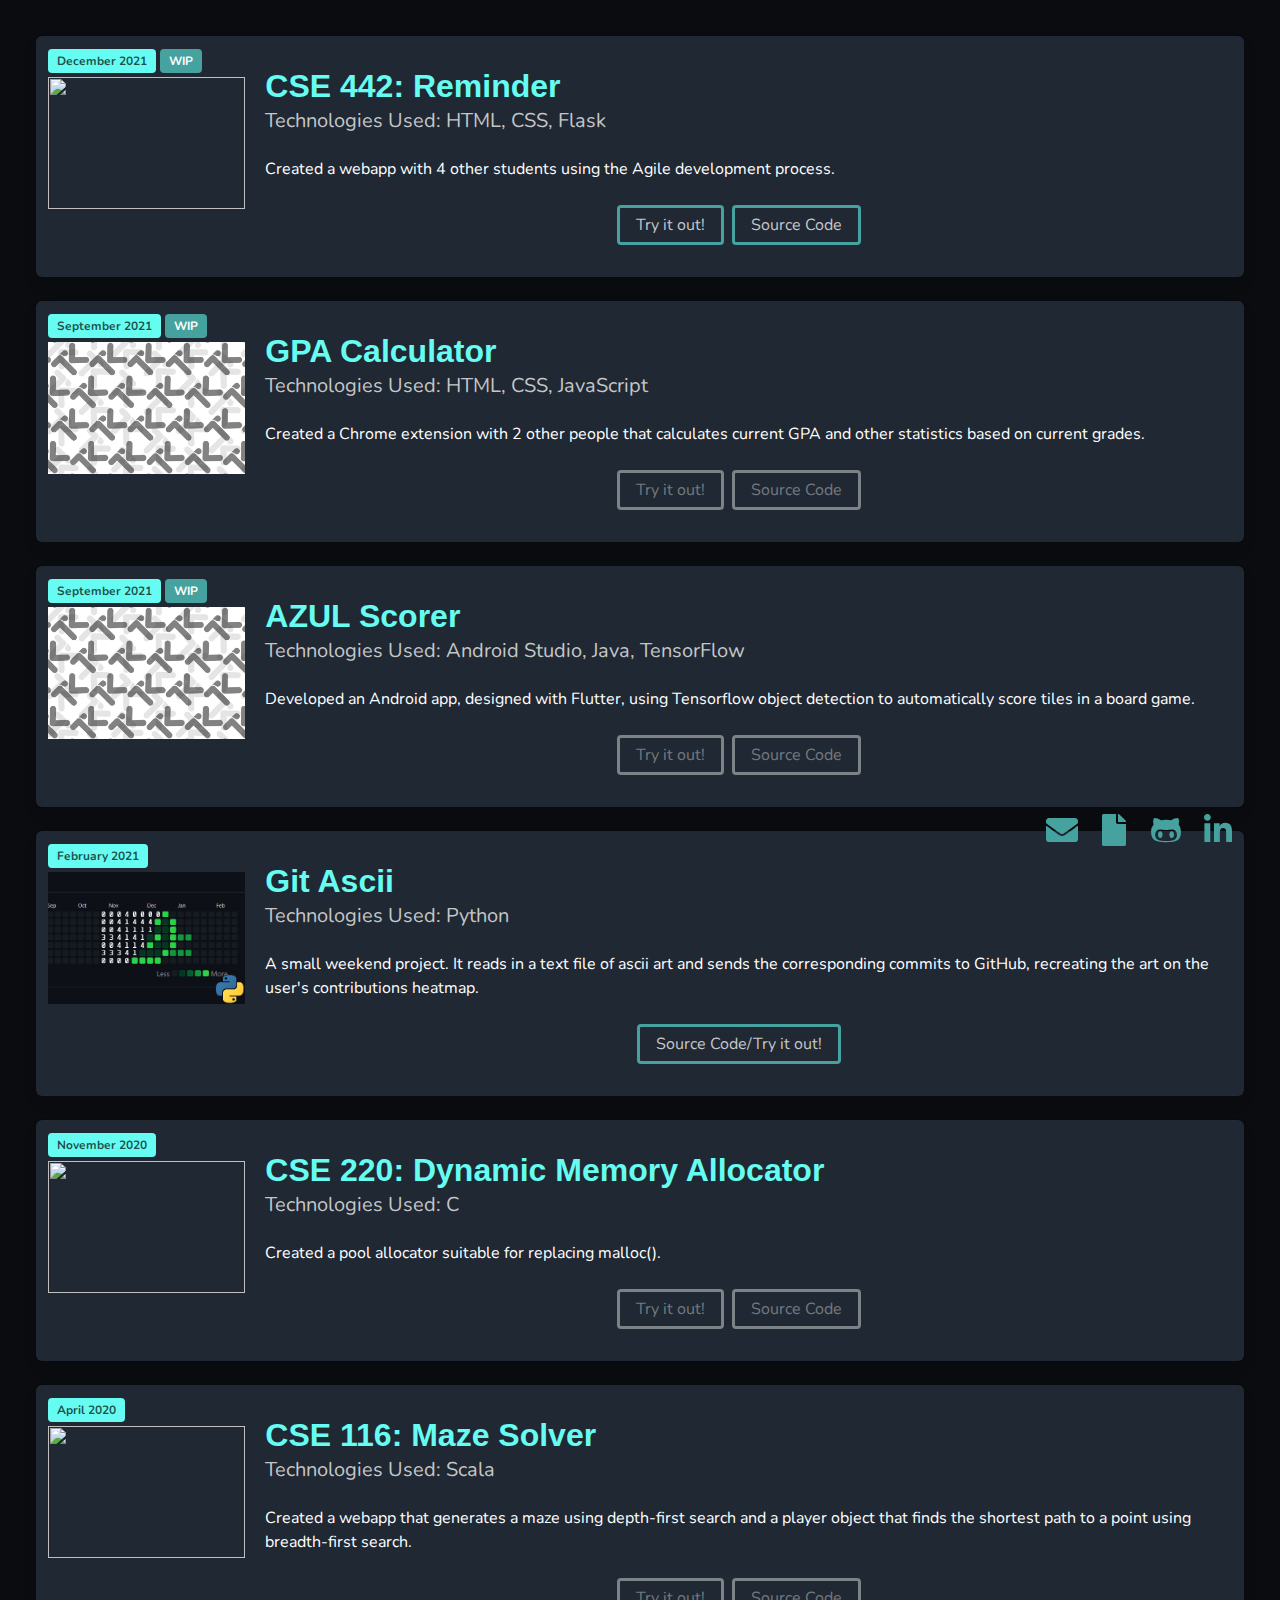
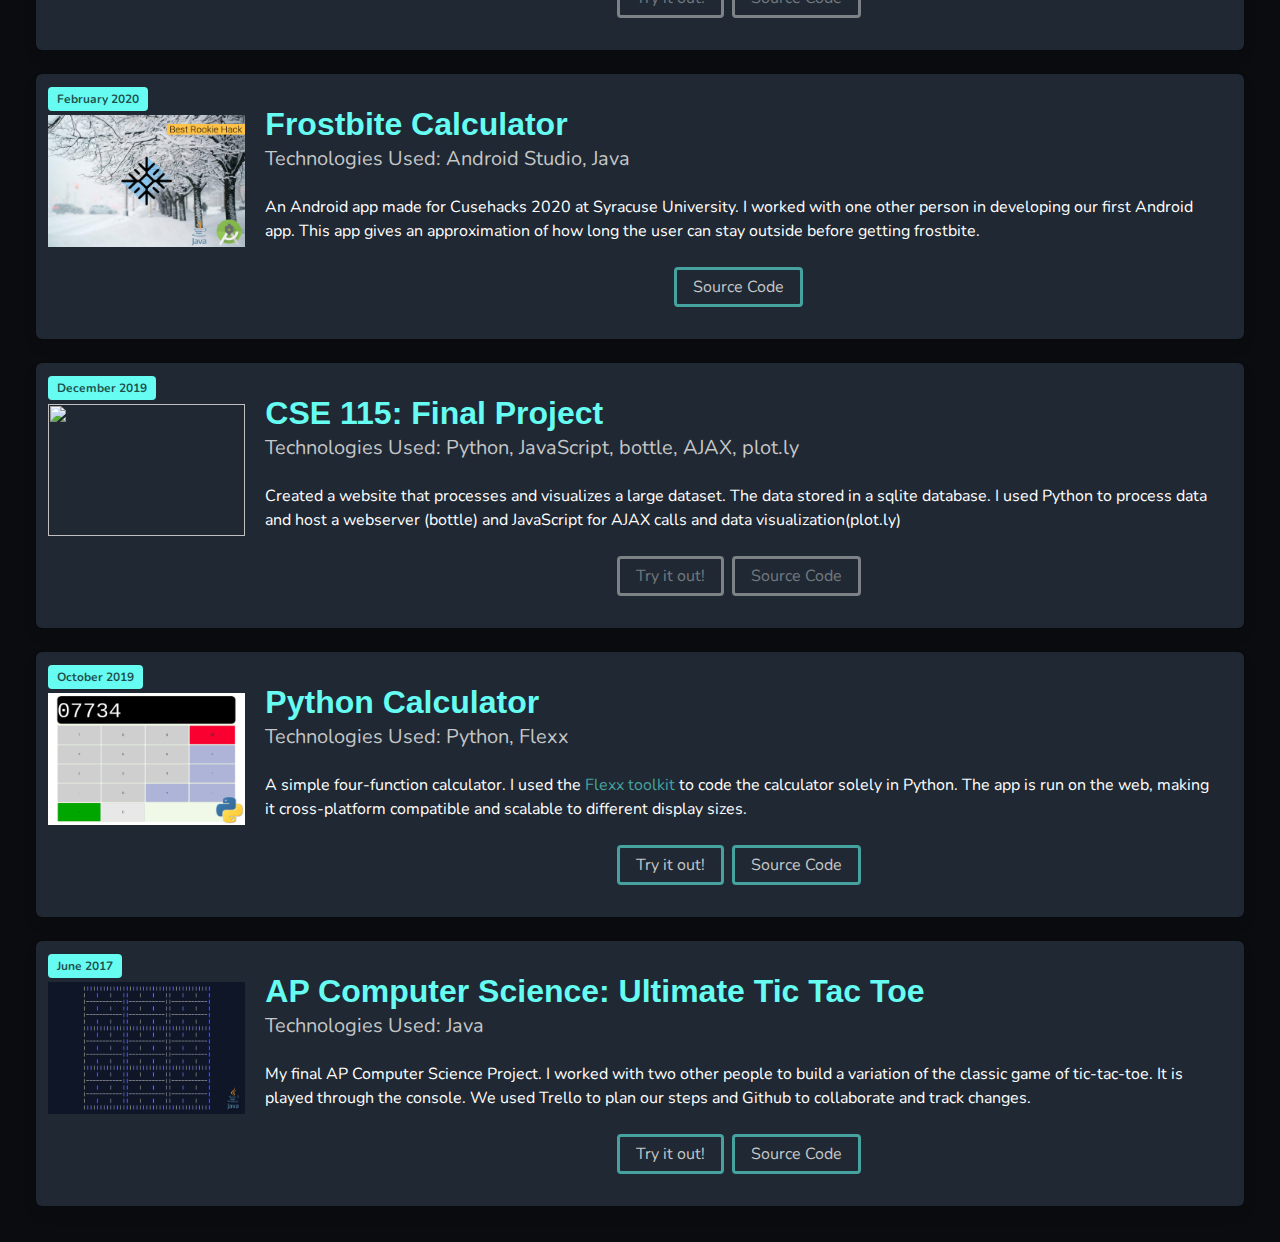
==== commit 90d0910f: "added 442 project" ====
--- a/index.html
+++ b/index.html
@@ -1,259 +1,306 @@
 <!DOCTYPE html>
 <html>
 <head>
-	<meta charset="utf-8">
-	<meta name="viewport" content="width=device-width, initial-scale=1">
-	<title>Projects</title>
-	<link rel="stylesheet" href="css/style.css">
-	<link rel="stylesheet" href="https://cdnjs.cloudflare.com/ajax/libs/font-awesome/5.15.4/css/all.min.css">
-
-	<link rel="stylesheet" href="https://cdnjs.cloudflare.com/ajax/libs/font-awesome/4.7.0/css/font-awesome.min.css">
-
-	<!-- Global site tag (gtag.js) - Google Analytics -->
-	<script async src="https://www.googletagmanager.com/gtag/js?id=UA-151245735-1"></script>
-	<script>
-	 window.dataLayer = window.dataLayer || [];
-	 function gtag(){dataLayer.push(arguments);}
-	 gtag('js', new Date());
-
-	 gtag('config', 'UA-151245735-1');
-	</script>
+    <meta charset="utf-8">
+    <meta name="viewport" content="width=device-width, initial-scale=1">
+    <title>Projects</title>
+    <link rel="stylesheet" href="css/style.css">
+    <link rel="stylesheet" href="https://cdnjs.cloudflare.com/ajax/libs/font-awesome/5.15.4/css/all.min.css">
+
+    <link rel="stylesheet" href="https://cdnjs.cloudflare.com/ajax/libs/font-awesome/4.7.0/css/font-awesome.min.css">
+
+    <!-- Global site tag (gtag.js) - Google Analytics -->
+    <script async src="https://www.googletagmanager.com/gtag/js?id=UA-151245735-1"></script>
+    <script>
+        window.dataLayer = window.dataLayer || [];
+
+        function gtag() {
+            dataLayer.push(arguments);
+        }
+
+        gtag('js', new Date());
+
+        gtag('config', 'UA-151245735-1');
+    </script>
 </head>
 <body>
-	<div class="icon-bar">
+<div class="icon-bar">
 		<span class="icon is-large">
-			<a href="#" target='blank'><i class="fas fa-2x fa-envelope"></i></a>
+			<a href="mailto:tariapper@outlook.com" target='blank'><i class="fas fa-2x fa-envelope"></i></a>
 		</span>
-		<span class="icon is-large">
-			<a href="#" target='blank'><i class="fas fa-2x fa-file"></i></a>
+    <span class="icon is-large">
+			<a href="resume/tariq_kariapper-resume.pdf" target='blank'><i class="fas fa-2x fa-file"></i></a>
 		</span>
-		<span class="icon is-large">
-			<a href="#" target='blank'><i class="fab fa-2x fa-github-alt"></i></a>
+    <span class="icon is-large">
+			<a href="https://github.com/tariapper" target='blank'><i class="fab fa-2x fa-github-alt"></i></a>
 		</span>
-		<span class="icon is-large">
-			<a href="#" target='blank'><i class="fab fa-2x fa-linkedin-in"></i></a>
+    <span class="icon is-large">
+			<a href="https://www.linkedin.com/in/tariapper/" target='blank'><i class="fab fa-2x fa-linkedin-in"></i></a>
 		</span>
-	</div>
-	<section class="section">
-		<div class="tile is-ancestor">
-			<div class="tile is-vertical">
-				<div class="tile box is-parent">
-					<div class="tile is-child is-2">
-						<span class="tag is-primary"><time datetime="2016-1-1">September 2021</time></span>
-						<span class="tag is-danger">WIP</span>
-						<figure class="image is-3by2">
-							<img src="images/wip.jpg">
-						</figure>
-					</div>
-					<div class="tile box is-child is-vertical is-shadowless">
-						<article class="tile is-child">
-							<p class="title">GPA Calculator</p>
-							<p class="subtitle">Technologies Used: HTML, CSS, JavaScript</p>
-							<div class="content">
-								<p>Created a Chrome extension with 2 other people that calculates current GPA and other statistics based on current grades.</p>
-							</div>
-						</article>
-						<div class="tile is-child">
-							<div class="buttons is-centered">
-								<a class="button" disabled>Try it out!</a>
-								<a class="button" disabled>Source Code</a>
-							</div>
-						</div>
-					</div>
-				</div>
-
-				<div class="tile box is-parent">
-					<div class="tile is-child is-2">
-						<span class="tag is-primary"><time datetime="2016-1-1">September 2021</time></span>
-						<span class="tag is-danger">WIP</span>
-						<figure class="image is-3by2">
-							<img src="images/wip.jpg">
-						</figure>
-					</div>
-					<div class="tile box is-child is-vertical is-shadowless">
-						<article class="tile is-child">
-							<p class="title">AZUL Scorer</p>
-							<p class="subtitle">Technologies Used: Android Studio, Java, TensorFlow</p>
-							<div class="content">
-								<p>Developed an Android app, designed with Flutter, using Tensorflow object detection to automatically score tiles in a board game.</p>
-							</div>
-						</article>
-						<div class="tile is-child">
-							<div class="buttons is-centered">
-								<a class="button" disabled>Try it out!</a>
-								<a class="button" disabled>Source Code</a>
-							</div>
-						</div>
-					</div>
-				</div>
-
-				<div class="tile box is-parent">
-					<div class="tile is-child is-2">
-						<span class="tag is-primary"><time datetime="2016-1-1">February 2021</time></span>
-						<figure class="image is-3by2">
-							<img src="images/gitascii.png">
-						</figure>
-					</div>
-					<div class="tile box is-child is-vertical is-shadowless">
-						<article class="tile is-child">
-							<p class="title">Git Ascii</p>
-							<p class="subtitle">Technologies Used: Python</p>
-							<div class="content">
-								<p>A small weekend project. It reads in a text file of ascii art and sends the corresponding commits to GitHub, recreating the art on the user's contributions heatmap.</p>
-							</div>
-						</article>
-						<div class="tile is-child">
-							<div class="buttons is-centered">
-								<a class="button" href="https://github.com/tariapper/git-ascii" target="blank">Source Code/Try it out!</a>
-							</div>
-						</div>
-					</div>
-				</div>
-
-				<div class="tile box is-parent">
-					 <div class="tile is-child is-2">
-						<span class="tag is-primary"><time datetime="2016-1-1">November 2020</time></span>
-						<figure class="image is-3by2">
-							<img src="https://bulma.io/images/placeholders/128x128.png">
-						</figure>
-					</div>
-					<div class="tile box is-child is-vertical is-shadowless">
-						<article class="tile is-child">
-							<p class="title">CSE 220: Dynamic Memory Allocator</p>
-							<p class="subtitle">Technologies Used: C</p>
-							<div class="content">
-								<p>Created a pool allocator suitable for replacing malloc().</p>
-							</div>
-						</article>
-						<div class="tile is-child">
-							<div class="buttons is-centered">
-								<a class="button" disabled>Try it out!</a>
-								<a class="button" disabled>Source Code</a>
-							</div>
-						</div>
-					</div>
-				</div>
-
-				<div class="tile box is-parent">
-					 <div class="tile is-child is-2">
-						<span class="tag is-primary"><time datetime="2016-1-1">April 2020</time></span>
-						<figure class="image is-3by2">
-							<img src="https://bulma.io/images/placeholders/128x128.png">
-						</figure>
-					</div>
-					<div class="tile box is-child is-vertical is-shadowless">
-						<article class="tile is-child">
-							<p class="title">CSE 116: Maze Solver</p>
-							<p class="subtitle">Technologies Used: Scala</p>
-							<div class="content">
-								<p>Created a webapp that generates a maze using depth-first search and a player object that finds the shortest path to a point using breadth-first search.</p>
-							</div>
-						</article>
-						<div class="tile is-child">
-							<div class="buttons is-centered">
-								<a class="button" disabled>Try it out!</a>
-								<a class="button" disabled>Source Code</a>
-							</div>
-						</div>
-					</div>
-				</div>
-
-				<div class="tile box is-parent">
-					 <div class="tile is-child is-2">
-						<span class="tag is-primary"><time datetime="2016-1-1">February 2020</time></span>
-						<figure class="image is-3by2">
-							<img src="images/frostbiteCalc.png">
-						</figure>
-					</div>
-					<div class="tile box is-child is-vertical is-shadowless">
-						<article class="tile is-child">
-							<p class="title">Frostbite Calculator</p>
-							<p class="subtitle">Technologies Used: Android Studio, Java</p>
-							<div class="content">
-								<p>An Android app made for Cusehacks 2020 at Syracuse University. I worked with one other person in developing our first Android app. This app gives an approximation of how long the user can stay outside before getting frostbite.</p>
-							</div>
-						</article>
-						<div class="tile is-child">
-							<div class="buttons is-centered">
-								<a class="button" href="https://github.com/ynkelka/FrostbiteCalculator" target="blank">Source Code</a>
-							</div>
-						</div>
-					</div>
-				</div>
-
-				<div class="tile box is-parent">
-					 <div class="tile is-child is-2">
-						<span class="tag is-primary"><time datetime="2016-1-1">December 2019</time></span>
-						<figure class="image is-3by2">
-							<img src="https://bulma.io/images/placeholders/128x128.png">
-						</figure>
-					</div>
-					<div class="tile box is-child is-vertical is-shadowless">
-						<article class="tile is-child">
-							<p class="title">CSE 115: Final Project</p>
-							<p class="subtitle">Technologies Used: Python, JavaScript, bottle, AJAX, plot.ly</p>
-							<div class="content">
-								<p>Created a website that processes and visualizes a large dataset. The data stored in a sqlite database. I used Python to process data and host a webserver (bottle) and JavaScript for AJAX calls and data visualization(plot.ly)</p>
-							</div>
-						</article>
-						<div class="tile is-child">
-							<div class="buttons is-centered">
-								<a class="button" disabled>Try it out!</a>
-								<a class="button" disabled>Source Code</a>
-							</div>
-						</div>
-					</div>
-				</div>
-
-				<div class="tile box is-parent">
-					 <div class="tile is-child is-2">
-						<span class="tag is-primary"><time datetime="2016-1-1">October 2019</time></span>
-						<figure class="image is-3by2">
-							<img src="images/calc.png">
-						</figure>
-					</div>
-					<div class="tile box is-child is-vertical is-shadowless">
-						<article class="tile is-child">
-							<p class="title">Python Calculator</p>
-							<p class="subtitle">Technologies Used: Python, Flexx</p>
-							<div class="content">
-								<p>A simple four-function calculator. I used the <a href="https://github.com/flexxui/flexx" target="blank">Flexx toolkit</a> to code the calculator solely in Python. The app is run on the web, making it cross-platform compatible and scalable to different display sizes.</p>
-							</div>
-						</article>
-						<div class="tile is-child">
-							<div class="buttons is-centered">
-								<a class="button" href="calc.html" target="blank">Try it out!</a>
-								<a class="button" href="https://github.com/tariapper/python-web-calculator" target="blank">Source Code</a>
-							</div>
-						</div>
-					</div>
-				</div>
-
-				<div class="tile box is-parent">
-					 <div class="tile is-child is-2">
-						<span class="tag is-primary"><time datetime="2016-1-1">June 2017</time></span>
-						<figure class="image is-3by2">
-							<img src="images/utt.png">
-						</figure>
-					</div>
-					<div class="tile box is-child is-vertical is-shadowless">
-						<article class="tile is-child">
-							<p class="title">AP Computer Science: Ultimate Tic Tac Toe</p>
-							<p class="subtitle">Technologies Used: Java</p>
-							<div class="content">
-								<p>My final AP Computer Science Project. I worked with two other people to build a variation of the classic game of tic-tac-toe. It is played through the console. We used Trello to plan our steps and Github to collaborate and track changes.</p>
-							</div>
-						</article>
-						<div class="tile is-child">
-							<div class="buttons is-centered">
-								<a class="button" href="https://repl.it/@tariqkar/Ultimate-Tic-Tac-Toe#Main.java" target="blank">Try it out!</a>
-								<a class="button" href="https://github.com/tariapper/ult/tree/master/src" target="blank">Source Code</a>
-							</div>
-						</div>
-					</div>
-				</div>
-			</div>
-		</div>
-	</section>
+</div>
+<section class="section">
+    <div class="tile is-ancestor">
+        <div class="tile is-vertical">
+            <div class="tile box is-parent">
+                <div class="tile is-child is-2">
+                    <span class="tag is-primary"><time datetime="2016-1-1">December 2021</time></span>
+                    <span class="tag is-danger">WIP</span>
+                    <figure class="image is-3by2">
+                        <img src="https://bulma.io/images/placeholders/128x128.png">
+                    </figure>
+                </div>
+                <div class="tile box is-child is-vertical is-shadowless">
+                    <article class="tile is-child">
+                        <p class="title">CSE 442: Reminder</p>
+                        <p class="subtitle">Technologies Used: HTML, CSS, Flask</p>
+                        <div class="content">
+                            <p>Created a webapp with 4 other students using the Agile development process.</p>
+                        </div>
+                    </article>
+                    <div class="tile is-child">
+                        <div class="buttons is-centered">
+                            <a class="button" href="https://reminder-webapp.herokuapp.com/">Try it out!</a>
+                            <a class="button" href="https://github.com/tariapper/reminder-webapp">Source Code</a>
+                        </div>
+                    </div>
+                </div>
+            </div>
+
+			<div class="tile box is-parent">
+                <div class="tile is-child is-2">
+                    <span class="tag is-primary"><time datetime="2016-1-1">September 2021</time></span>
+                    <span class="tag is-danger">WIP</span>
+                    <figure class="image is-3by2">
+                        <img src="images/wip.jpg">
+                    </figure>
+                </div>
+                <div class="tile box is-child is-vertical is-shadowless">
+                    <article class="tile is-child">
+                        <p class="title">GPA Calculator</p>
+                        <p class="subtitle">Technologies Used: HTML, CSS, JavaScript</p>
+                        <div class="content">
+                            <p>Created a Chrome extension with 2 other people that calculates current GPA and other
+                                statistics based on current grades.</p>
+                        </div>
+                    </article>
+                    <div class="tile is-child">
+                        <div class="buttons is-centered">
+                            <a class="button" disabled>Try it out!</a>
+                            <a class="button" disabled>Source Code</a>
+                        </div>
+                    </div>
+                </div>
+            </div>
+
+            <div class="tile box is-parent">
+                <div class="tile is-child is-2">
+                    <span class="tag is-primary"><time datetime="2016-1-1">September 2021</time></span>
+                    <span class="tag is-danger">WIP</span>
+                    <figure class="image is-3by2">
+                        <img src="images/wip.jpg">
+                    </figure>
+                </div>
+                <div class="tile box is-child is-vertical is-shadowless">
+                    <article class="tile is-child">
+                        <p class="title">AZUL Scorer</p>
+                        <p class="subtitle">Technologies Used: Android Studio, Java, TensorFlow</p>
+                        <div class="content">
+                            <p>Developed an Android app, designed with Flutter, using Tensorflow object detection to
+                                automatically score tiles in a board game.</p>
+                        </div>
+                    </article>
+                    <div class="tile is-child">
+                        <div class="buttons is-centered">
+                            <a class="button" disabled>Try it out!</a>
+                            <a class="button" disabled>Source Code</a>
+                        </div>
+                    </div>
+                </div>
+            </div>
+
+            <div class="tile box is-parent">
+                <div class="tile is-child is-2">
+                    <span class="tag is-primary"><time datetime="2016-1-1">February 2021</time></span>
+                    <figure class="image is-3by2">
+                        <img src="images/gitascii.png">
+                    </figure>
+                </div>
+                <div class="tile box is-child is-vertical is-shadowless">
+                    <article class="tile is-child">
+                        <p class="title">Git Ascii</p>
+                        <p class="subtitle">Technologies Used: Python</p>
+                        <div class="content">
+                            <p>A small weekend project. It reads in a text file of ascii art and sends the corresponding
+                                commits to GitHub, recreating the art on the user's contributions heatmap.</p>
+                        </div>
+                    </article>
+                    <div class="tile is-child">
+                        <div class="buttons is-centered">
+                            <a class="button" href="https://github.com/tariapper/git-ascii" target="blank">Source
+                                Code/Try it out!</a>
+                        </div>
+                    </div>
+                </div>
+            </div>
+
+            <div class="tile box is-parent">
+                <div class="tile is-child is-2">
+                    <span class="tag is-primary"><time datetime="2016-1-1">November 2020</time></span>
+                    <figure class="image is-3by2">
+                        <img src="https://bulma.io/images/placeholders/128x128.png">
+                    </figure>
+                </div>
+                <div class="tile box is-child is-vertical is-shadowless">
+                    <article class="tile is-child">
+                        <p class="title">CSE 220: Dynamic Memory Allocator</p>
+                        <p class="subtitle">Technologies Used: C</p>
+                        <div class="content">
+                            <p>Created a pool allocator suitable for replacing malloc().</p>
+                        </div>
+                    </article>
+                    <div class="tile is-child">
+                        <div class="buttons is-centered">
+                            <a class="button" disabled>Try it out!</a>
+                            <a class="button" disabled>Source Code</a>
+                        </div>
+                    </div>
+                </div>
+            </div>
+
+            <div class="tile box is-parent">
+                <div class="tile is-child is-2">
+                    <span class="tag is-primary"><time datetime="2016-1-1">April 2020</time></span>
+                    <figure class="image is-3by2">
+                        <img src="https://bulma.io/images/placeholders/128x128.png">
+                    </figure>
+                </div>
+                <div class="tile box is-child is-vertical is-shadowless">
+                    <article class="tile is-child">
+                        <p class="title">CSE 116: Maze Solver</p>
+                        <p class="subtitle">Technologies Used: Scala</p>
+                        <div class="content">
+                            <p>Created a webapp that generates a maze using depth-first search and a player object that
+                                finds the shortest path to a point using breadth-first search.</p>
+                        </div>
+                    </article>
+                    <div class="tile is-child">
+                        <div class="buttons is-centered">
+                            <a class="button" disabled>Try it out!</a>
+                            <a class="button" disabled>Source Code</a>
+                        </div>
+                    </div>
+                </div>
+            </div>
+
+            <div class="tile box is-parent">
+                <div class="tile is-child is-2">
+                    <span class="tag is-primary"><time datetime="2016-1-1">February 2020</time></span>
+                    <figure class="image is-3by2">
+                        <img src="images/frostbiteCalc.png">
+                    </figure>
+                </div>
+                <div class="tile box is-child is-vertical is-shadowless">
+                    <article class="tile is-child">
+                        <p class="title">Frostbite Calculator</p>
+                        <p class="subtitle">Technologies Used: Android Studio, Java</p>
+                        <div class="content">
+                            <p>An Android app made for Cusehacks 2020 at Syracuse University. I worked with one other
+                                person in developing our first Android app. This app gives an approximation of how long
+                                the user can stay outside before getting frostbite.</p>
+                        </div>
+                    </article>
+                    <div class="tile is-child">
+                        <div class="buttons is-centered">
+                            <a class="button" href="https://github.com/ynkelka/FrostbiteCalculator" target="blank">Source
+                                Code</a>
+                        </div>
+                    </div>
+                </div>
+            </div>
+
+            <div class="tile box is-parent">
+                <div class="tile is-child is-2">
+                    <span class="tag is-primary"><time datetime="2016-1-1">December 2019</time></span>
+                    <figure class="image is-3by2">
+                        <img src="https://bulma.io/images/placeholders/128x128.png">
+                    </figure>
+                </div>
+                <div class="tile box is-child is-vertical is-shadowless">
+                    <article class="tile is-child">
+                        <p class="title">CSE 115: Final Project</p>
+                        <p class="subtitle">Technologies Used: Python, JavaScript, bottle, AJAX, plot.ly</p>
+                        <div class="content">
+                            <p>Created a website that processes and visualizes a large dataset. The data stored in a
+                                sqlite database. I used Python to process data and host a webserver (bottle) and
+                                JavaScript for AJAX calls and data visualization(plot.ly)</p>
+                        </div>
+                    </article>
+                    <div class="tile is-child">
+                        <div class="buttons is-centered">
+                            <a class="button" disabled>Try it out!</a>
+                            <a class="button" disabled>Source Code</a>
+                        </div>
+                    </div>
+                </div>
+            </div>
+
+            <div class="tile box is-parent">
+                <div class="tile is-child is-2">
+                    <span class="tag is-primary"><time datetime="2016-1-1">October 2019</time></span>
+                    <figure class="image is-3by2">
+                        <img src="images/calc.png">
+                    </figure>
+                </div>
+                <div class="tile box is-child is-vertical is-shadowless">
+                    <article class="tile is-child">
+                        <p class="title">Python Calculator</p>
+                        <p class="subtitle">Technologies Used: Python, Flexx</p>
+                        <div class="content">
+                            <p>A simple four-function calculator. I used the <a href="https://github.com/flexxui/flexx"
+                                                                                target="blank">Flexx toolkit</a> to code
+                                the calculator solely in Python. The app is run on the web, making it cross-platform
+                                compatible and scalable to different display sizes.</p>
+                        </div>
+                    </article>
+                    <div class="tile is-child">
+                        <div class="buttons is-centered">
+                            <a class="button" href="calc.html" target="blank">Try it out!</a>
+                            <a class="button" href="https://github.com/tariapper/python-web-calculator" target="blank">Source
+                                Code</a>
+                        </div>
+                    </div>
+                </div>
+            </div>
+
+            <div class="tile box is-parent">
+                <div class="tile is-child is-2">
+                    <span class="tag is-primary"><time datetime="2016-1-1">June 2017</time></span>
+                    <figure class="image is-3by2">
+                        <img src="images/utt.png">
+                    </figure>
+                </div>
+                <div class="tile box is-child is-vertical is-shadowless">
+                    <article class="tile is-child">
+                        <p class="title">AP Computer Science: Ultimate Tic Tac Toe</p>
+                        <p class="subtitle">Technologies Used: Java</p>
+                        <div class="content">
+                            <p>My final AP Computer Science Project. I worked with two other people to build a variation
+                                of the classic game of tic-tac-toe. It is played through the console. We used Trello to
+                                plan our steps and Github to collaborate and track changes.</p>
+                        </div>
+                    </article>
+                    <div class="tile is-child">
+                        <div class="buttons is-centered">
+                            <a class="button" href="https://repl.it/@tariqkar/Ultimate-Tic-Tac-Toe#Main.java"
+                               target="blank">Try it out!</a>
+                            <a class="button" href="https://github.com/tariapper/ult/tree/master/src" target="blank">Source
+                                Code</a>
+                        </div>
+                    </div>
+                </div>
+            </div>
+        </div>
+    </div>
+</section>
 </body>
 </html>
